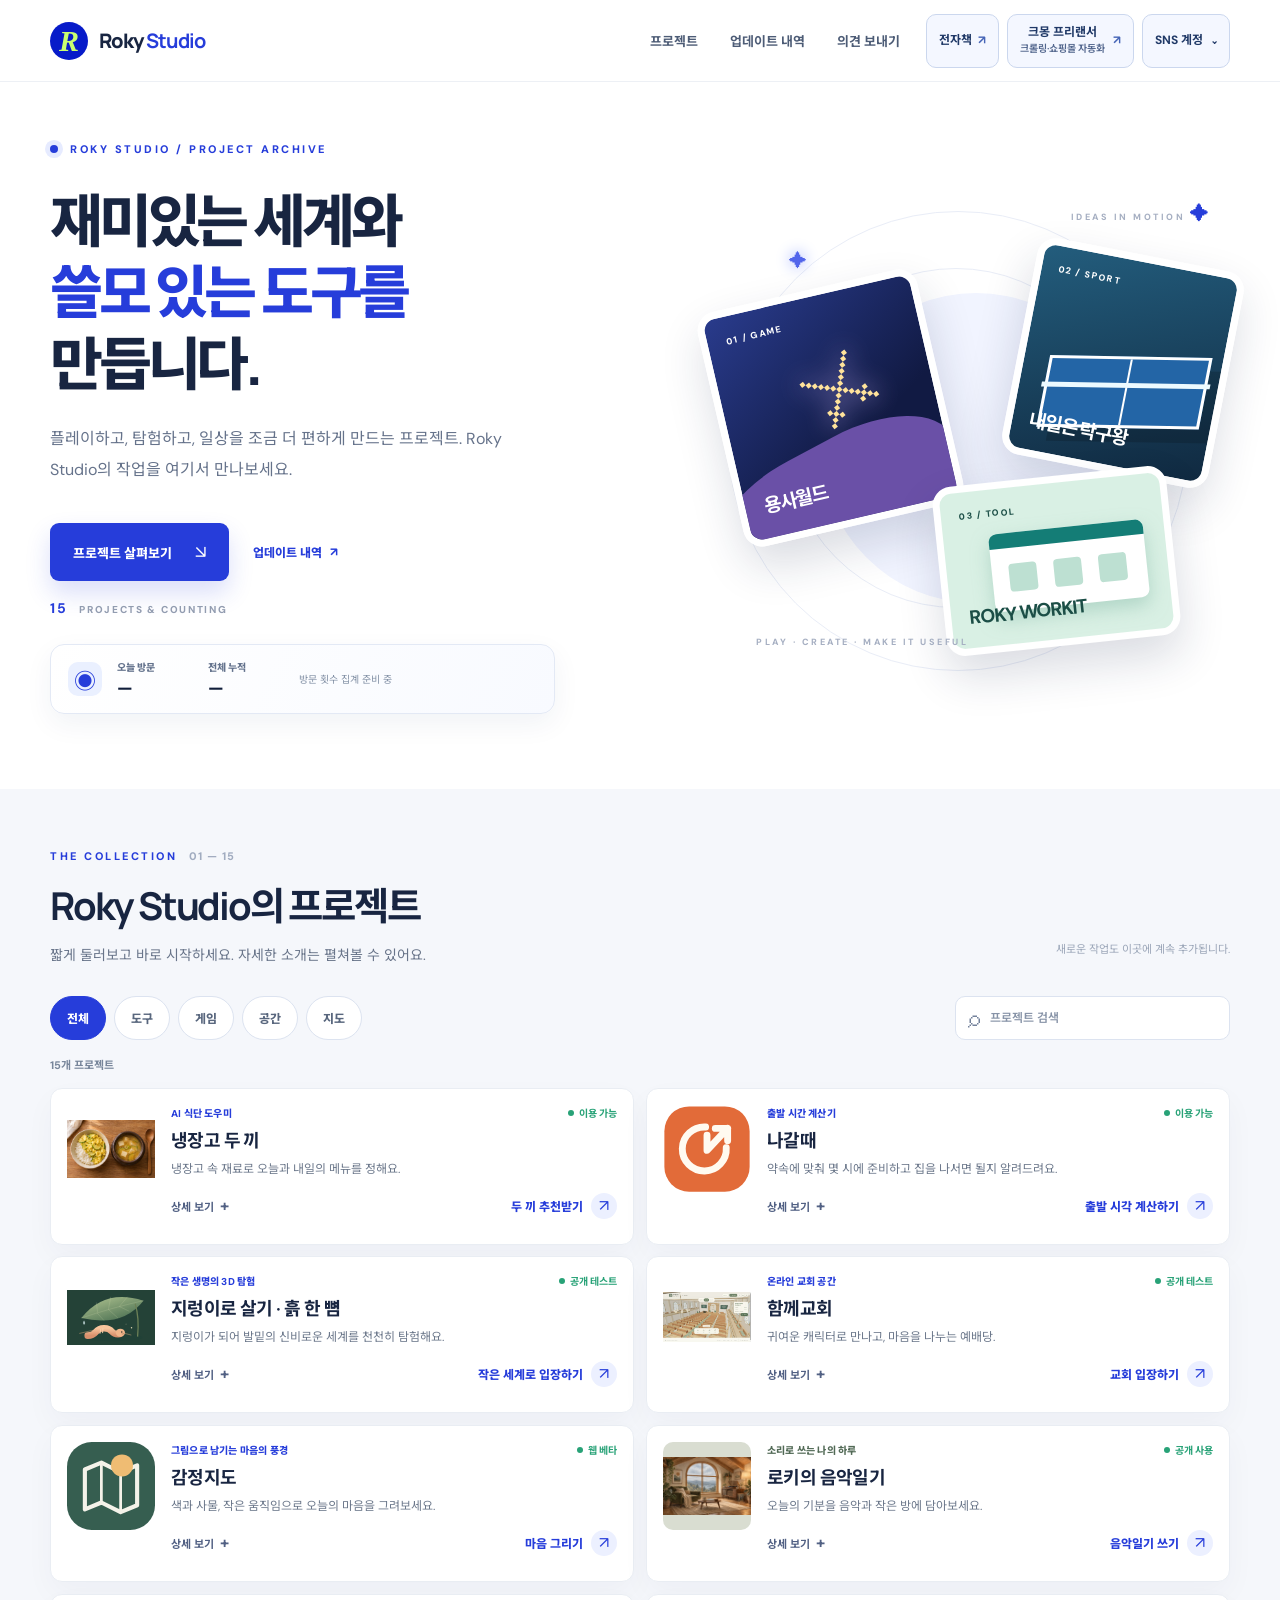
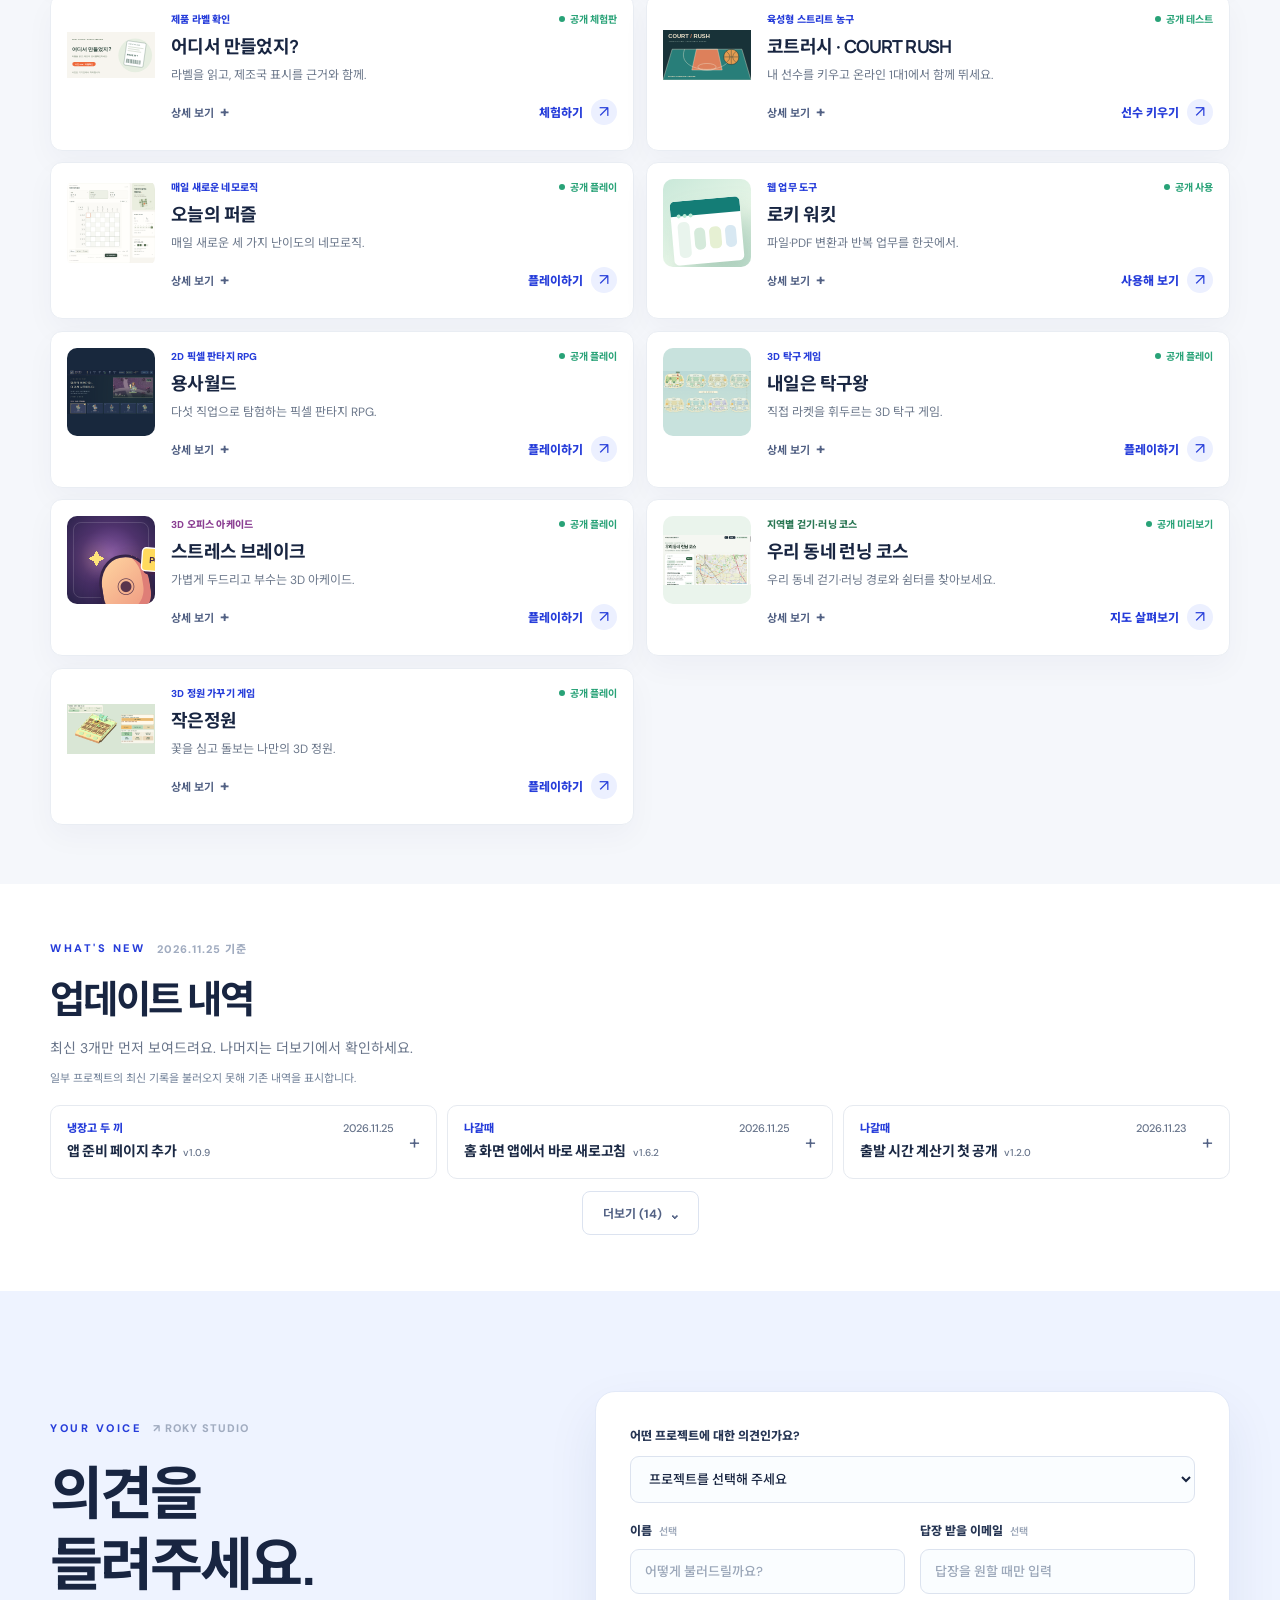
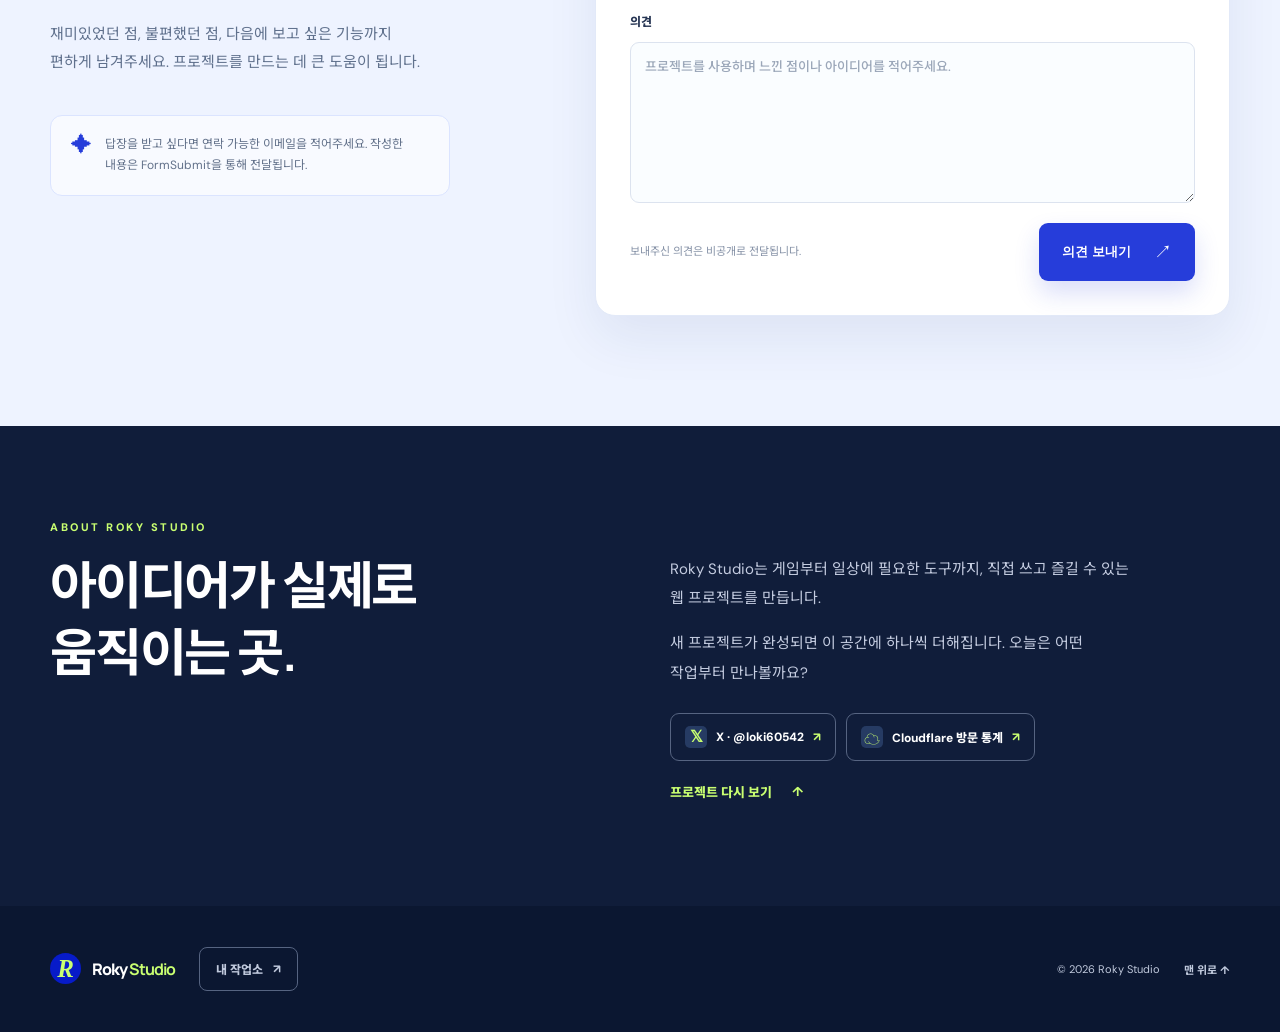
==== index.html @ b65268c6 "Announce refresh for the installed Nagalttae app" ====
<!doctype html>
<html lang="ko">
  <head>
    <meta charset="utf-8" />
    <meta name="viewport" content="width=device-width, initial-scale=1" />
    <meta name="theme-color" content="#101d3a" />
    <meta name="description" content="코트러시, 용사월드, 내일은 탁구왕과 웹 도구를 한곳에서 만나보세요." />
    <meta property="og:title" content="Roky Studio | 만들고, 즐기고, 써보는 공간" />
    <meta property="og:description" content="로키 워킷, 용사월드, 내일은 탁구왕, 스트레스 브레이크를 만나보세요." />
    <meta property="og:type" content="website" />
    <link rel="icon" href="favicon.svg" type="image/svg+xml" />
    <link rel="stylesheet" href="styles.css?v=20261102-visitors" />
    <link rel="stylesheet" href="bank-transfer.css?v=20261024-4" />
    <title>Roky Studio | 프로젝트 모아보기</title>
  <link rel="stylesheet" href="ebook-links.css?v=20261024-1" />

<style data-roky-support-footer>
/* Web support stays in document flow, after the page's other content. */
.roky-support-footer{box-sizing:border-box;display:flex;flex-direction:column;align-items:center;justify-content:center;gap:10px;flex:0 0 auto;clear:both;position:static;width:100%;max-width:100%;min-width:0;margin:0;padding:16px max(16px,env(safe-area-inset-right)) max(16px,env(safe-area-inset-bottom)) max(16px,env(safe-area-inset-left));border-top:1px solid #dedfd5;background:#f7f7ef;color:#34483e;text-align:center}
.roky-support-footer>a{box-sizing:border-box;display:inline-flex;align-items:center;justify-content:center;gap:8px;min-height:44px;max-width:100%;margin:0;padding:10px 16px;border:1px solid #a28a12;border-radius:9px;background:#ffe14c;color:#242000;font:600 13px/1.5 system-ui,sans-serif;text-decoration:none;white-space:normal;overflow-wrap:anywhere;cursor:pointer}
.roky-support-footer>a:hover{background:#ffed91;color:#242000;text-decoration:none}
.roky-support-footer>a:focus-visible{outline:3px solid #2676c4;outline-offset:3px}
.roky-support-footer>p{margin:0;color:#596c5d;font:13px/1.7 system-ui,sans-serif}
.roky-support-footer[hidden]{display:none}
</style>

<style data-roky-support-hidden>
/* Support is hidden on games and the Studio homepage (2026-11-02). */
.roky-support-footer,
[data-web-only-support],
.roky-support-dialog,
#bank-transfer,
a[href*="buymeacoffee.com/roky.studio"],
a[href="https://mcroky.github.io/roky-studio/#bank-transfer"],
a[href="#bank-transfer"] { display: none !important; }
</style>
</head>
  <body>
    <a class="skip-link" href="#projects">프로젝트로 바로 가기</a>

    <header class="site-header">
      <div class="shell header-inner">
        <a class="brand" href="#top" aria-label="Roky Studio 홈">
          <span class="brand-mark" aria-hidden="true">R</span>
          <span>Roky <strong>Studio</strong></span>
        </a>
        <nav aria-label="주 메뉴">
          <a href="#projects">프로젝트</a>
          <a href="#updates">업데이트 내역</a>
          <a href="#feedback">의견 보내기</a>
        </nav>
        <div class="header-actions">
          <a class="roky-social-link roky-ebook-link" data-web-only-commerce href="https://litt.ly/roky.studio" target="_blank" rel="noopener noreferrer" aria-label="로키스튜디오 전자책 새 탭에서 열기">전자책 <span aria-hidden="true">↗</span></a>
          <a class="header-freelance" href="https://kmong.com/@%EB%A1%9C%ED%82%A4%EC%8A%A4%ED%8A%9C%EB%94%94%EC%98%A4" target="_blank" rel="noopener noreferrer" aria-label="크몽 로키스튜디오 프리랜서 계정, 크롤링·쇼핑몰 자동화, 새 탭에서 열기"><span class="freelance-copy"><span>크몽 프리랜서</span><span class="freelance-detail">크롤링·쇼핑몰 자동화</span></span><span class="action-arrow" aria-hidden="true">↗</span></a>
        <details class="header-social">
          <summary class="header-social-toggle">SNS 계정 <span aria-hidden="true">⌄</span></summary>
          <div class="header-social-menu" aria-label="로키의 소셜 계정">
            <a class="header-social-link header-social-x" href="https://x.com/loki60542" target="_blank" rel="me noopener noreferrer" aria-label="로키 X 계정 새 창에서 열기"><span class="social-mark" aria-hidden="true">𝕏</span><span>X 계정</span><span class="social-arrow" aria-hidden="true">↗</span></a>
            <a class="header-social-link header-social-threads" href="https://www.threads.com/@loki60542" target="_blank" rel="me noopener noreferrer" aria-label="로키 스레드 계정 새 창에서 열기"><span class="social-mark" aria-hidden="true">@</span><span>스레드</span><span class="social-arrow" aria-hidden="true">↗</span></a>
          </div>
        </details>
        </div>
      </div>
    </header>

    <main id="top">
      <section class="hero shell" aria-labelledby="hero-title">
        <div class="hero-copy">
          <p class="eyebrow"><span class="eyebrow-dot"></span> ROKY STUDIO / PROJECT ARCHIVE</p>
          <h1 id="hero-title">재미있는 세계와<br /><em>쓸모 있는 도구를</em><br />만듭니다.</h1>
          <p class="hero-description">플레이하고, 탐험하고, 일상을 조금 더 편하게 만드는 프로젝트. Roky Studio의 작업을 여기서 만나보세요.</p>
          <div class="hero-actions">
            <a class="button button-primary" href="#projects">프로젝트 살펴보기 <span aria-hidden="true">↘</span></a>
            <a class="hero-secondary" href="#updates">업데이트 내역 <span aria-hidden="true">↗</span></a>
            <span class="hero-count"><strong id="hero-project-count">15</strong> PROJECTS & COUNTING</span>
          </div>
          <div class="visitor-counter" aria-label="Roky Studio 방문 통계">
            <div class="visitor-counter-icon" aria-hidden="true">◉</div>
            <div class="visitor-counter-stat"><span id="visitor-today-label">오늘 방문</span><strong id="visitor-today">—</strong></div>
            <div class="visitor-counter-stat"><span id="visitor-total-label">전체 누적</span><strong id="visitor-total">—</strong></div>
            <p id="visitor-counter-status" role="status" aria-live="polite">방문 횟수 집계 준비 중</p>
          </div>
        </div>
        <div class="hero-art" aria-hidden="true">
          <div class="orbit orbit-one"></div>
          <div class="orbit orbit-two"></div>
          <div class="hero-art-label label-top">IDEAS IN MOTION <span>✦</span></div>
          <div class="art-card card-game"><span class="mini-label">01 / GAME</span><span class="pixel-sword">⚔</span><b>용사월드</b></div>
          <div class="art-card card-sport"><span class="mini-label">02 / SPORT</span><span class="table-graphic"><i></i></span><b>내일은 탁구왕</b></div>
          <div class="art-card card-tool"><span class="mini-label">03 / TOOL</span><span class="tool-graphic"><i></i><i></i><i></i></span><b>ROKY WORKIT</b></div>
          <div class="hero-art-label label-bottom">PLAY · CREATE · MAKE IT USEFUL</div>
        </div>
      </section>

      <section class="projects-section" id="projects" aria-labelledby="projects-title">
        <div class="shell">
          <div class="section-heading">
            <div>
              <p class="section-kicker">THE COLLECTION <span id="project-range">01 — 15</span></p>
              <h2 id="projects-title">Roky Studio의 프로젝트</h2>
              <p>짧게 둘러보고 바로 시작하세요. 자세한 소개는 펼쳐볼 수 있어요.</p>
            </div>
            <span class="section-side-note">새로운 작업도 이곳에 계속 추가됩니다.</span>
          </div>

          <div class="project-controls" id="project-controls" hidden>
            <div class="project-filters" id="project-filters" role="group" aria-label="프로젝트 분류"></div>
            <label class="project-search"><span class="project-search-icon" aria-hidden="true">⌕</span><span class="sr-only">프로젝트 검색</span><input id="project-search" type="search" placeholder="프로젝트 검색" autocomplete="off" /></label>
          </div>
          <p class="project-result-count" id="project-result-count" role="status" aria-live="polite" hidden></p>

          <div class="project-grid">
            <article class="project-card project-fridge" id="fridge-two-meals" data-category="도구">
              <div class="project-art screenshot-art"><img class="project-thumbnail" src="assets/fridge-two-meals.jpg" alt="애호박 달걀덮밥과 애호박 두부된장국" width="1020" height="680" loading="lazy" /></div>
              <div class="project-content">
                <div class="card-topline"><span class="category">AI 식단 도우미</span><span class="availability live"><i></i> 이용 가능</span></div>
                <h3>냉장고 두 끼</h3>
                <p class="project-summary">냉장고 속 재료로 오늘과 내일의 메뉴를 정해요.</p>
                <details class="project-details">
                  <summary><span class="more-label">상세 보기</span><span class="less-label">설명 접기</span></summary>
                  <p class="project-description">재료와 양을 입력하면 두 끼 분량과 조리법을 추천해요. 한 끼만 바꿀 수 있고, 요리별 실사풍 AI 이미지와 함께 식단을 브라우저에 저장할 수 있어요.</p>
                  <ul class="feature-list" aria-label="주요 특징"><li>두 끼 재료 배분</li><li>한 끼만 교체</li><li>요리 이미지와 식단 저장</li></ul>
                </details>
                <a class="project-link" href="fridge-two-meals/" target="_blank" rel="noopener noreferrer" aria-label="냉장고 두 끼 새 창에서 열기">두 끼 추천받기 <span aria-hidden="true">↗</span></a>
              </div>
            </article>
            <article class="project-card project-nagalttae" data-category="도구">
              <div class="project-art screenshot-art"><img class="project-thumbnail" src="assets/nagalttae.svg" alt="출발 화살표가 담긴 주황색 시계" width="64" height="64" loading="lazy" /></div>
              <div class="project-content">
                <div class="card-topline"><span class="category">출발 시간 계산기</span><span class="availability live"><i></i> 이용 가능</span></div>
                <h3>나갈때</h3>
                <p class="project-summary">약속에 맞춰 몇 시에 준비하고 집을 나서면 될지 알려드려요.</p>
                <details class="project-details"><summary><span class="more-label">상세 보기</span><span class="less-label">설명 접기</span></summary>
                  <p class="project-description">약속 시각과 준비·이동 시간을 입력하면 언제 나갈지 계산해요. 휴대폰 알림을 예약하면 준비할 때와 출발할 때 알려드려요. 출발 티켓은 이미지로 저장해 함께 가는 사람에게 보낼 수 있어요.</p>
                  <ul class="feature-list" aria-label="주요 특징"><li>약속 시간 역산</li><li>준비·출발 푸시 알림</li><li>PNG 티켓</li></ul>
                </details>
                <a class="project-link" href="https://mcroky.github.io/nagalttae/" target="_blank" rel="noopener noreferrer" aria-label="나갈때 새 창에서 출발 시각 계산하기">출발 시각 계산하기 <span aria-hidden="true">↗</span></a>
              </div>
            </article>
            <article class="project-card project-worm" data-category="게임">
              <div class="project-art screenshot-art"><img class="project-thumbnail" src="assets/living-as-a-worm.svg" alt="커다란 잎 아래에서 쉬는 작은 지렁이" width="480" height="300" loading="lazy" /></div>
              <div class="project-content">
                <div class="card-topline"><span class="category">작은 생명의 3D 탐험</span><span class="availability live"><i></i> 공개 테스트</span></div>
                <h3>지렁이로 살기 · 흙 한 뼘</h3>
                <p class="project-summary">지렁이가 되어 발밑의 신비로운 세계를 천천히 탐험해요.</p>
                <details class="project-details"><summary><span class="more-label">상세 보기</span><span class="less-label">설명 접기</span></summary>
                  <p class="project-description">아파트 화단과 연못, 흙 아래 뿌리 정원에서 작은 생명의 하루를 경험해요. 방을 골라 함께 굴을 파고 낙엽·씨앗껍질·조약돌로 내 쉼터를 꾸밀 수 있어요. 공동 굴과 개인 쉼터는 서버가 다시 시작해도 남습니다. 현재 전체 50명 상한의 공개 테스트이며, 무료 서버의 첫 연결에는 시간이 걸릴 수 있어요.</p>
                  <ul class="feature-list" aria-label="주요 특징"><li>1·3인칭 탐험</li><li>함께 파는 굴</li><li>내 쉼터 꾸미기</li></ul>
                </details>
                <a class="project-link" href="https://living-as-a-worm.pages.dev/" target="_blank" rel="noopener noreferrer" aria-label="지렁이로 살기 새 창에서 시작하기">작은 세계로 입장하기 <span aria-hidden="true">↗</span></a>
              </div>
            </article>
            <article class="project-card project-church" data-category="공간">
              <div class="project-art screenshot-art"><img class="project-thumbnail" src="assets/together-church.png" alt="함께교회의 넓은 예배당과 귀여운 캐릭터, 본당별 참여 인원 화면" width="1265" height="712" loading="lazy" /></div>
              <div class="project-content">
                <div class="card-topline"><span class="category">온라인 교회 공간</span><span class="availability live"><i></i> 공개 테스트</span></div>
                <h3>함께교회</h3>
                <p class="project-summary">귀여운 캐릭터로 만나고, 마음을 나누는 예배당.</p>
                <details class="project-details"><summary><span class="more-label">상세 보기</span><span class="less-label">설명 접기</span></summary>
                  <p class="project-description">첫 화면은 바로 열리고, 오늘의 말씀과 교회 안내를 읽는 동안 본당을 연결해요. 닉네임으로 입장해 같은 본당에서 걷고 앉으며 기도·찬양·인사 동작을 함께해요. 50명씩 본당 200개에 자동 배정하고 참여 인원을 표시합니다. WebSocket으로 동작 변화를 전하고 유휴 전송을 줄였어요. 모바일의 넓은 예배당 시점과 조이스틱으로 이동하고, 성경 66권을 읽으면서 CCM을 들을 수 있어요. 유튜브는 게임 옆이나 아래의 작은 전용 공간에서 재생해 화면을 가리지 않아요. 남녀 캐릭터를 선택하고 기도할 때 눈을 감아요. YouTube CCM 15개와 기독교 찬송가 MP3 연주 10곡을 화면에서 바로 고르고 연속해서 들을 수 있고, 기도 버튼은 MP3 찬송가, 찬양 버튼은 YouTube CCM으로 자동 전환돼요. 기도 시작에는 한국어 음성으로 ‘주여’를 세 번 말해요. 현재 전체 1만 명 입장 상한으로 열어두었으며 공동 예배 방송과 참여자 음성 교제는 아직 연결하지 않았습니다.</p>
                  <ul class="feature-list" aria-label="주요 특징"><li>본당 자동 배정</li><li>모바일 조이스틱</li><li>성경과 CCM 함께 듣기</li></ul>
                </details>
                <a class="project-link" href="https://together-church-web.onrender.com/" target="_blank" rel="noopener noreferrer" aria-label="함께교회 새 창에서 입장하기">교회 입장하기 <span aria-hidden="true">↗</span></a>
              </div>
            </article>
            <article class="project-card project-emotion" data-category="도구">
              <div class="project-art screenshot-art"><img class="project-thumbnail" src="assets/emotion-atlas.svg" alt="초록색 바탕의 접힌 지도와 노란 해를 담은 감정지도 아이콘" width="128" height="128" loading="lazy" /></div>
              <div class="project-content">
                <div class="card-topline"><span class="category">그림으로 남기는 마음의 풍경</span><span class="availability live"><i></i> 웹 베타</span></div>
                <h3>감정지도</h3>
                <p class="project-summary">색과 사물, 작은 움직임으로 오늘의 마음을 그려보세요.</p>
                <details class="project-details"><summary><span class="more-label">상세 보기</span><span class="less-label">설명 접기</span></summary><p class="project-description">자유롭게 그리고 사물과 효과를 놓아 마음속 풍경을 만듭니다. 달력·월간 모아보기·두 지도 비교로 기록을 돌아보고, 나의 표현을 다른 지도에 다시 사용할 수 있어요. 지도와 메모는 브라우저에 저장하며 전체 백업/복구를 지원합니다. 백업 파일은 암호화되지 않아요.</p><ul class="feature-list" aria-label="주요 특징"><li>그리기·사물·움직임 효과</li><li>월간 모아보기·전체 백업</li><li>한국어·영어·일본어·중국어</li></ul></details>
                <a class="project-link" href="https://mcroky.github.io/emotion-atlas/" target="_blank" rel="noopener noreferrer" aria-label="감정지도 웹 베타 새 창에서 열기">마음 그리기 <span aria-hidden="true">↗</span></a>
              </div>
            </article>
            <article class="project-card project-music" data-category="도구">
              <div class="project-art screenshot-art music-screenshot"><img class="project-thumbnail" src="assets/music-diary.webp" alt="따뜻한 창가와 식물, 턴테이블이 있는 음악일기의 다락방" width="1536" height="1024" loading="lazy" /></div>
              <div class="project-content">
                <div class="card-topline"><span class="category">소리로 쓰는 나의 하루</span><span class="availability live"><i></i> 공개 사용</span></div>
                <h3>로키의 음악일기</h3>
                <p class="project-summary">오늘의 기분을 음악과 작은 방에 담아보세요.</p>
                <details class="project-details"><summary><span class="more-label">상세 보기</span><span class="less-label">설명 접기</span></summary><p class="project-description">12개 콘셉트의 배경 음악 48곡에 빗소리·파도·악기를 더하고 방·조명·날씨를 골라요. 음악과 글로 남긴 하루는 내 브라우저에 저장되며 달력에서 다시 열 수 있어요. 계정 없이 사용하며 저장한 일기를 파일로 백업할 수 있어요.</p><ul class="feature-list" aria-label="주요 특징"><li>음악 48곡·다섯 방</li><li>로컬 일기·자동 초안·백업</li><li>한국어·영어·일본어·중국어</li></ul></details>
                <a class="project-link" href="https://mcroky.github.io/music-diary/" target="_blank" rel="noopener noreferrer" aria-label="로키의 음악일기 새 창에서 열기">음악일기 쓰기 <span aria-hidden="true">↗</span></a>
              </div>
            </article>
            <article class="project-card project-origin" data-category="도구">
              <div class="project-art screenshot-art"><img class="project-thumbnail" src="assets/origin-check.svg" alt="어디서 만들었지? 라벨 OCR 공개 체험판" width="1200" height="630" loading="lazy" /></div>
              <div class="project-content">
                <div class="card-topline"><span class="category">제품 라벨 확인</span><span class="availability live"><i></i> 공개 체험판</span></div>
                <h3>어디서 만들었지?</h3><p class="project-summary">라벨을 읽고, 제조국 표시를 근거와 함께.</p>
                <details class="project-details"><summary><span class="more-label">상세 보기</span><span class="less-label">설명 접기</span></summary><p class="project-description">사진을 기기 안에서 읽고 제조국·원산지 표시를 확인하는 도구입니다. 브랜드나 바코드로 제조국을 추측하지 않습니다. 공개 체험판은 OCR·라벨 확인·30개 식품 표본 검색을 제공하며, 실시간 식약처 조회는 별도 서버가 필요합니다.</p><ul class="feature-list" aria-label="주요 특징"><li>기기 내 사진 OCR</li><li>한국어·영어·일본어·중국어</li><li>출처·원문 근거 확인</li></ul></details>
                <a class="project-link" href="https://mcroky.github.io/origin-check/" target="_blank" rel="noopener noreferrer" aria-label="어디서 만들었지? 공개 체험판 새 창에서 열기">체험하기 <span aria-hidden="true">↗</span></a>
              </div>
            </article>
            <article class="project-card project-court" data-category="게임">
              <div class="project-art screenshot-art"><img class="project-thumbnail" src="assets/court-rush.svg" alt="코트러시의 청록색 농구 코트와 주황색 공" width="1160" height="650" loading="lazy" /></div>
              <div class="project-content">
                <div class="card-topline"><span class="category">육성형 스트리트 농구</span><span class="availability live"><i></i> 공개 테스트</span></div>
                <h3>코트러시 · COURT RUSH</h3>
                <p class="project-summary">내 선수를 키우고 온라인 1대1에서 함께 뛰세요.</p>
                <details class="project-details"><summary><span class="more-label">상세 보기</span><span class="less-label">설명 접기</span></summary>
                  <p class="project-description">가드·포워드·센터 중 내 선수를 만들고 AI 1대1·3대3으로 성장하세요. 기존 외형과 육성 능력치로 온라인 공개방·자동 매칭에 참가해 승패와 Elo 순위를 기록하거나, 코드로 비공개 연습방에 입장할 수 있습니다.</p>
                <ul class="feature-list" aria-label="주요 특징"><li>3개 포지션 육성</li><li>온라인 대전방</li><li>승패·Elo 랭킹</li></ul>
                </details>
                <a class="project-link" href="https://mcroky.github.io/court-rush/" target="_blank" rel="noopener noreferrer" aria-label="코트러시 새 창에서 플레이하기">선수 키우기 <span aria-hidden="true">↗</span></a>
              </div>
            </article>
            <article class="project-card project-puzzle" data-category="게임">
              <div class="project-art screenshot-art puzzle-screenshot">
                <img class="project-thumbnail" src="assets/daily-puzzle.png" alt="오늘의 퍼즐의 네모로직 보드와 세 가지 난이도 화면" width="1160" height="1055" loading="lazy" />
              </div>
              <div class="project-content">
                <div class="card-topline"><span class="category">매일 새로운 네모로직</span><span class="availability live"><i></i> 공개 플레이</span></div>
                <h3>오늘의 퍼즐</h3>
                <p class="project-summary">매일 새로운 세 가지 난이도의 네모로직.</p>
                <details class="project-details"><summary><span class="more-label">상세 보기</span><span class="less-label">설명 접기</span></summary>
                  <p class="project-description">작은 칸에 채우는 오늘의 여유. 매일 자정 새로 만나는 세 가지 난이도의 네모로직을 풀어보세요. 진행 상황과 완료 기록은 내 브라우저에 저장됩니다.</p>
                <ul class="feature-list" aria-label="주요 특징"><li>매일 새로운 3가지 퍼즐</li><li>한국어·영어·일본어·중국어</li><li>자동 로컬 저장·백업</li></ul>
                </details>
                <a class="project-link" href="https://mcroky.github.io/daily-puzzle/" target="_blank" rel="noopener noreferrer" aria-label="오늘의 퍼즐 새 창에서 플레이하기">플레이하기 <span aria-hidden="true">↗</span></a>
              </div>
            </article>
            <article class="project-card project-workkit" data-category="도구">
              <div class="project-art workkit-art" aria-hidden="true">
                <span class="art-index">01 / PRODUCTIVITY</span>
                <div class="workkit-window"><div class="window-bar"><i></i><i></i><i></i></div><div class="window-body"><span class="window-side"></span><span class="window-tile"></span><span class="window-tile"></span><span class="window-tile"></span></div></div>
                <span class="art-caption">LESS BUSYWORK, MORE FLOW</span>
              </div>
              <div class="project-content">
                <div class="card-topline"><span class="category">웹 업무 도구</span><span class="availability live"><i></i> 공개 사용</span></div>
                <h3>로키 워킷</h3>
                <p class="project-summary">파일·PDF 변환과 반복 업무를 한곳에서.</p>
                <details class="project-details"><summary><span class="more-label">상세 보기</span><span class="less-label">설명 접기</span></summary>
                  <p class="project-description">반복되는 파일·문서 작업을 빠르게 처리하는 개인 업무 도구 모음. PDF와 파일 변환, 목록·CSV 비교, 날짜 계산 등을 한곳에서 사용할 수 있습니다.</p>
                <ul class="feature-list" aria-label="주요 특징"><li>파일·PDF 도구</li><li>목록 비교</li><li>브라우저 내 처리</li></ul>
                </details>
                <a class="project-link" href="https://mcroky.github.io/workit/" target="_blank" rel="noopener noreferrer" aria-label="로키 워킷 새 창에서 열기">사용해 보기 <span aria-hidden="true">↗</span></a>
              </div>
            </article>

            <article class="project-card project-hero" data-category="게임">
              <div class="project-art screenshot-art hero-screenshot">
                <img class="project-thumbnail" src="assets/hero-world.png" alt="용사월드의 직업 선택과 모험 화면" width="1180" height="599" loading="lazy" />
              </div>
              <div class="project-content">
                <div class="card-topline"><span class="category">2D 픽셀 판타지 RPG</span><span class="availability live"><i></i> 공개 플레이</span></div>
                <h3>용사월드</h3>
                <p class="project-summary">다섯 직업으로 탐험하는 픽셀 판타지 RPG.</p>
                <details class="project-details"><summary><span class="more-label">상세 보기</span><span class="less-label">설명 접기</span></summary>
                  <p class="project-description">다섯 직업 중 하나를 골라 10개 지역을 탐험하는 생존 RPG. 자동 전투와 장비·스킬 성장, 보스전과 제작을 즐길 수 있습니다.</p>
                <ul class="feature-list" aria-label="주요 특징"><li>5가지 직업</li><li>10개 지역</li><li>장비와 스킬 성장</li></ul>
                </details>
                <a class="project-link" href="https://mcroky.github.io/hero-world-site/" target="_blank" rel="noopener noreferrer" aria-label="용사월드 새 창에서 플레이하기">플레이하기 <span aria-hidden="true">↗</span></a>
              </div>
            </article>

            <article class="project-card project-tennis" data-category="게임">
              <div class="project-art screenshot-art tennis-screenshot">
                <img class="project-thumbnail" src="assets/tomorrow-table-tennis.png" alt="내일은 탁구왕의 40개 거점 월드맵" width="1180" height="574" loading="lazy" />
              </div>
              <div class="project-content">
                <div class="card-topline"><span class="category">3D 탁구 게임</span><span class="availability live"><i></i> 공개 플레이</span></div>
                <h3>내일은 탁구왕</h3>
                <p class="project-summary">직접 라켓을 휘두르는 3D 탁구 게임.</p>
                <details class="project-details"><summary><span class="more-label">상세 보기</span><span class="less-label">설명 접기</span></summary>
                  <p class="project-description">직접 라켓을 휘두르고 실력을 키우는 3D 탁구 게임. 자유 연습부터 40개 거점을 향한 1인 캠페인까지 도전해 보세요.</p>
                <ul class="feature-list" aria-label="주요 특징"><li>3D 경기</li><li>자유 연습</li><li>40개 거점 캠페인</li></ul>
                </details>
                <a class="project-link" href="https://mcroky.github.io/tomorrow-table-tennis/" target="_blank" rel="noopener noreferrer" aria-label="내일은 탁구왕 새 창에서 플레이하기">플레이하기 <span aria-hidden="true">↗</span></a>
              </div>
            </article>

            <article class="project-card project-stress" data-category="게임">
              <div class="project-art stress-art" aria-hidden="true">
                <span class="stress-orbit stress-orbit-one"></span><span class="stress-orbit stress-orbit-two"></span>
                <span class="stress-spark stress-spark-one">✦</span><span class="stress-spark stress-spark-two">✳</span>
                <div class="stress-figure"><span class="stress-face">◉</span><span class="stress-impact">POW!</span></div>
                <span class="stress-art-label">3D OFFICE ARCADE</span>
              </div>
              <div class="project-content">
                <div class="card-topline"><span class="category">3D 오피스 아케이드</span><span class="availability live"><i></i> 공개 플레이</span></div>
                <h3>스트레스 브레이크</h3>
                <p class="project-summary">가볍게 두드리고 부수는 3D 아케이드.</p>
                <details class="project-details"><summary><span class="more-label">상세 보기</span><span class="less-label">설명 접기</span></summary>
                  <p class="project-description">가상 인형을 두드리고 서류를 찢는 등 네 가지 장면에서 가볍게 스트레스를 풀어보세요. 콤보로 포인트를 모아 새로운 아이템도 사용할 수 있습니다.</p>
                <ul class="feature-list" aria-label="주요 특징"><li>4가지 3D 장면</li><li>콤보와 포인트</li><li>아이템 상점</li></ul>
                </details>
                <a class="project-link" href="https://mcroky.github.io/stress-break-3d/" target="_blank" rel="noopener noreferrer" aria-label="스트레스 브레이크 새 창에서 플레이하기">플레이하기 <span aria-hidden="true">↗</span></a>
              </div>
            </article>

            <article class="project-card project-walk" data-category="지도">
              <div class="project-art screenshot-art walk-screenshot">
                <img class="project-thumbnail" src="assets/our-neighborhood-running-course.png" alt="지역을 선택할 수 있는 우리 동네 런닝 코스 전국 지도 첫 화면" width="1265" height="712" loading="lazy" />
              </div>
              <div class="project-content">
                <div class="card-topline"><span class="category">지역별 걷기·러닝 코스</span><span class="availability live"><i></i> 공개 미리보기</span></div>
                <h3>우리 동네 런닝 코스</h3>
                <p class="project-summary">우리 동네 걷기·러닝 경로와 쉼터를 찾아보세요.</p>
                <details class="project-details"><summary><span class="more-label">상세 보기</span><span class="less-label">설명 접기</span></summary>
                  <p class="project-description">가고 싶은 지역을 검색하고 지도에서 출발점·도착점을 골라 걷기·러닝 경로를 만들어보세요. 주변 보행로와 쉼터도 살펴볼 수 있습니다.</p>
                <ul class="feature-list" aria-label="주요 특징"><li>전국 지역 검색</li><li>지도에서 도보 경로 만들기</li><li>쉼터 지도</li></ul>
                </details>
                <a class="project-link" href="https://our-neighborhood-walks-web.onrender.com/" target="_blank" rel="noopener noreferrer" aria-label="우리 동네 런닝 코스 새 창에서 열기">지도 살펴보기 <span aria-hidden="true">↗</span></a>
              </div>
            </article>

            <article class="project-card project-garden" data-category="게임">
              <div class="project-art screenshot-art garden-screenshot">
                <img class="project-thumbnail" src="assets/small-garden.png" alt="꽃을 심고 돌보는 작은정원의 3D 화단과 조작 화면" width="1280" height="720" loading="lazy" />
              </div>
              <div class="project-content">
                <div class="card-topline"><span class="category">3D 정원 가꾸기 게임</span><span class="availability live"><i></i> 공개 플레이</span></div>
                <h3>작은정원</h3>
                <p class="project-summary">꽃을 심고 돌보는 나만의 3D 정원.</p>
                <details class="project-details"><summary><span class="more-label">상세 보기</span><span class="less-label">설명 접기</span></summary>
                  <p class="project-description">꽃을 심고 돌보며 나만의 3D 정원을 가꿔보세요. 온실을 완성한 뒤에는 정원 전시회에 계속 도전할 수 있습니다.</p>
                <ul class="feature-list" aria-label="주요 특징"><li>한 번에 하는 추천 행동</li><li>꽃 3종과 움직이는 날씨</li><li>반복 정원 전시회</li><li>브라우저 로컬 저장</li></ul>
                </details>
                <a class="project-link" href="https://mcroky.github.io/small-garden/" target="_blank" rel="noopener noreferrer" aria-label="작은정원 새 창에서 플레이하기">플레이하기 <span aria-hidden="true">↗</span></a>
              </div>
            </article>
          </div>
          <p class="project-empty" id="project-empty" hidden>해당하는 프로젝트가 없습니다. 다른 검색어나 분류를 선택해 보세요.</p>
        </div>
      </section>

      <section class="updates-section" id="updates" aria-labelledby="updates-title">
        <div class="shell">
          <div class="section-heading updates-heading">
            <div>
              <p class="section-kicker">WHAT'S NEW <span id="updates-as-of">2026.11.25 기준</span></p>
              <h2 id="updates-title">업데이트 내역</h2>
              <p>최신 3개만 먼저 보여드려요. 나머지는 더보기에서 확인하세요.</p>
              <p class="updates-sync-status" id="updates-sync-status" role="status" aria-live="polite"></p>
            </div>
          </div>
          <div class="updates-grid" id="updates-latest">
            <article class="update-card update-card-fridge">
              <details class="update-details">
                <summary><h3><span class="update-meta"><span class="update-project">냉장고 두 끼</span><time datetime="2026-11-25">2026.11.25</time></span><span class="update-title">앱 준비 페이지 추가 <span>v1.0.9</span></span></h3></summary>
                <div class="update-body">
                  <p>오랜만에 앱을 열면 준비 페이지가 먼저 열려요. 연결이 확인되면 냉장고 두 끼로 자동 이동해요.</p>
                  <details class="update-history"><summary>지난 업데이트 내역</summary><ol><li><time datetime="2026-11-25">v1.0.8</time><span>재료 입력과 남은 횟수 화면 개선</span></li><li><time datetime="2026-11-25">v1.0.7</time><span>하루 추천·교체 6회로 확대</span></li><li><time datetime="2026-11-25">v1.0.6</time><span>무료 생성 한도와 남은 횟수 안내</span></li><li><time datetime="2026-11-25">v1.0.5</time><span>두 끼 식단 화면 개선</span></li><li><time datetime="2026-11-25">v1.0.4</time><span>첫 추천부터 두 끼의 주재료 배분</span></li><li><time datetime="2026-11-25">v1.0.3</time><span>재추천에 끼니별 주재료 안내</span></li><li><time datetime="2026-11-25">v1.0.2</time><span>두 끼의 주재료 배분 개선</span></li><li><time datetime="2026-11-25">v1.0.1</time><span>조리 형태가 다른 두 끼 추천</span></li><li><time datetime="2026-11-25">v1.0.0</time><span>두 끼 추천·한 끼 교체·요리 이미지 첫 공개</span></li></ol></details>
                  <a href="fridge-two-meals/" target="_blank" rel="noopener noreferrer">냉장고 두 끼 열기 <span aria-hidden="true">↗</span></a>
                </div>
              </details>
            </article>
            <article class="update-card update-card-nagalttae-install">
              <details class="update-details">
                <summary><h3><span class="update-meta"><span class="update-project">나갈때</span><time datetime="2026-11-25">2026.11.25</time></span><span class="update-title">홈 화면 앱에서 바로 새로고침 <span>v1.6.2</span></span></h3></summary>
                <div class="update-body"><p>홈 화면에 설치한 나갈때에서 <strong>새로고침</strong>을 누르면 앱을 종료하지 않아도 새 버전을 적용할 수 있어요.</p>
                  <details class="update-history"><summary>지난 업데이트 내역</summary><ol><li><time datetime="2026-11-25">v1.6.1</time><span>내 주변 정류장 자동 찾기</span></li><li><time datetime="2026-11-24">v1.5.0</time><span>준비·출발 푸시 알림 예약</span></li><li><time datetime="2026-11-24">v1.4.4</time><span>웹에서 준비·출발 알람 시각 확인</span></li></ol></details>
                  <a href="https://mcroky.github.io/nagalttae/" target="_blank" rel="noopener noreferrer">나갈때 열기 <span aria-hidden="true">↗</span></a>
                </div>
              </details>
            </article>
            <article class="update-card update-card-nagalttae">
              <details class="update-details">
                <summary><h3><span class="update-meta"><span class="update-project">나갈때</span><time datetime="2026-11-23">2026.11.23</time></span><span class="update-title">출발 시간 계산기 첫 공개 <span>v1.2.0</span></span></h3></summary>
                <div class="update-body"><p>준비 시작부터 약속까지의 시간표를 만들고 캘린더 일정이나 PNG 티켓으로 저장할 수 있어요. 같은 탭을 새로고침해도 마지막으로 입력한 일정을 이어서 봅니다.</p>
                  <a href="https://mcroky.github.io/nagalttae/" target="_blank" rel="noopener noreferrer">나갈때에서 확인하기 <span aria-hidden="true">↗</span></a>
                </div>
              </details>
            </article>
          </div>
          <details class="updates-more" id="updates-more">
            <summary><span class="more-label">더보기 <span id="updates-more-count">(14)</span></span><span class="less-label">접기</span></summary>
            <div class="updates-grid" id="updates-older">
            <article class="update-card update-card-worm"><details class="update-details"><summary><h3><span class="update-meta"><span class="update-project">지렁이로 살기</span><time datetime="2026-11-05">2026.11.05</time></span><span class="update-title">낙엽 먹기와 운반 개선 <span>v0.34.2</span></span></h3></summary><div class="update-body"><p>낙엽을 놓으면 다음 낙엽은 다른 곳에서 찾을 수 있어요. 낙엽 먹기는 가까이 다가가야 가능하며 흙 한입은 계속 먹을 수 있습니다.</p><details class="update-history"><summary>지난 업데이트 내역</summary><ol><li><time datetime="2026-11-05">v0.34.1</time><span>낙엽 먹기 거리 조정</span></li><li><time datetime="2026-11-05">v0.34.0</time><span>비 오는 화단과 낙엽 쉼터</span></li><li><time datetime="2026-11-05">v0.33.0</time><span>흙 아래에서 함께 쉬는 만남의 광장</span></li><li><time datetime="2026-11-05">v0.32.1</time><span>온라인 먹기·소화·Z 분변과 모바일 버튼 복구</span></li><li><time datetime="2026-11-04">v0.32.0</time><span>PC·모바일 화질·자동 날씨·온라인 생활 게이지 개선</span></li><li><time datetime="2026-11-04">v0.31.2</time><span>입장 화면 정돈·지상 화단에서 시작</span></li><li><time datetime="2026-11-04">v0.31.1</time><span>서버 상태·방 선택 입장 화면과 무료 온라인 공개 테스트</span></li></ol></details><a href="https://living-as-a-worm.pages.dev/" target="_blank" rel="noopener noreferrer">지렁이로 살기에서 확인하기 <span aria-hidden="true">↗</span></a></div></details></article>
            <article class="update-card update-card-studio">
              <details class="update-details">
                <summary><h3><span class="update-meta"><span class="update-project">Roky Studio</span><time datetime="2026-11-05">2026.11.05</time></span><span class="update-title">방문 수가 줄어 보이는 오류 수정</span></h3></summary>
                <div class="update-body"><p>Cloudflare 조회가 일시적으로 낮은 값을 돌려줘도 확인된 오늘·누적 방문 수를 유지하도록 고쳤습니다.</p><details class="update-history"><summary>지난 업데이트 내역</summary><ol><li><time datetime="2026-11-03">11.03</time><span>홈페이지 방문 시 갱신·2시간마다 자동 집계</span></li><li><time datetime="2026-11-02">11.02</time><span>오늘·전체 누적 방문 횟수 공개</span></li></ol></details><a href="#top">방문 카운터 보기 <span aria-hidden="true">↑</span></a></div>
              </details>
            </article>
            <article class="update-card update-card-church">
              <details class="update-details">
                <summary><h3><span class="update-meta"><span class="update-project">함께교회</span><time datetime="2026-11-02">2026.11.02</time></span><span class="update-title">기다림 대신, 말씀과 교회 안내부터 <span>v0.1</span></span></h3></summary>
                <div class="update-body">
                  <p>교회 환영 화면을 바로 보여주고, 본당 서버는 뒤에서 연결합니다. 오늘의 말씀과 공간 안내를 먼저 둘러보고, 입장을 누르면 준비되는 대로 본당으로 이어집니다. PC·모바일과 네 언어를 지원합니다.</p>
                  <a href="https://together-church-web.onrender.com/" target="_blank" rel="noopener noreferrer">함께교회에서 확인하기 <span aria-hidden="true">↗</span></a>
                </div>
              </details>
            </article>
            <article class="update-card update-card-emotion"><details class="update-details"><summary><h3><span class="update-meta"><span>감정지도</span><time datetime="2026-10-29">2026.10.29</time></span><span class="update-title">휴대폰에서 더 편하게 그려요 <span>v0.14.0</span></span></h3></summary><div class="update-body"><p>지도 공간을 넓히고 도구·속성을 하단 패널에 모았습니다. 작은 사물의 터치 선택과 미세 조절 버튼, 이동 도구·두 손가락 확대/이동을 개선하고 크기 조절 취소 오류를 수정했습니다.</p><details class="update-history"><summary>지난 업데이트 내역</summary><ol><li><time datetime="2026-10-29">v0.13.0</time><span>웹 베타 첫 공개 · 월간 모아보기와 전체 백업/사본 복구</span></li></ol></details><a href="https://mcroky.github.io/emotion-atlas/" target="_blank" rel="noopener noreferrer">웹 베타에서 확인하기 <span aria-hidden="true">↗</span></a></div></details></article>
            <article class="update-card update-card-music">
              <details class="update-details">
                <summary><h3><span class="update-meta"><span class="update-project">로키의 음악일기</span><time datetime="2026-10-26">2026.10.26</time></span><span class="update-title">로키의 음악일기 첫 공개 <span>v0.5.0</span></span></h3></summary>
                <div class="update-body">
                  <p>12개 콘셉트의 배경 음악 48곡과 자연·생활 소리로 오늘의 기분을 표현해요. 다섯 개의 방에서 조명·날씨·시간을 고르고 음악과 글을 일기로 남겨요.</p>
                  <details class="update-history" hidden><summary>지난 업데이트 내역</summary><ol></ol></details>
                  <a href="https://mcroky.github.io/music-diary/" target="_blank" rel="noopener noreferrer">음악일기에서 확인하기 <span aria-hidden="true">↗</span></a>
                </div>
              </details>
            </article>
            <article class="update-card update-card-origin"><details class="update-details"><summary><h3><span class="update-meta"><span>어디서 만들었지?</span><time datetime="2026-10-25">2026.10.25</time></span><span class="update-title">라벨에서 시작하는 제조국 확인 · 공개 체험판 <span>v0.9.0</span></span></h3></summary><div class="update-body"><p>기기 내 사진 OCR·라벨 표시 확인·30개 식품 표본 검색을 공개했습니다. 실시간 식약처 조회는 별도 서버가 필요하며 공개 체험판에서는 제공하지 않습니다.</p><details class="update-history" hidden><summary>지난 업데이트 내역</summary><ol></ol></details><a href="https://mcroky.github.io/origin-check/" target="_blank" rel="noopener noreferrer">공개 체험판에서 확인하기 <span aria-hidden="true">↗</span></a></div></details></article>
            <article class="update-card update-card-court">
              <details class="update-details">
                <summary><h3><span class="update-meta"><span>코트러시 · COURT RUSH</span><time datetime="2026-10-28">2026.10.28</time></span><span class="update-title">움직이고 돌파하는 스틸왕 상대 <span>v0.10.8</span></span></h3></summary>
                <div class="update-body">
              <p>스틸왕 상대가 초급부터 좌우·앞뒤로 움직입니다. 단계가 오르면 크로스오버·비하인드백·헤지테이션·턴·투스텝을 섞고 스틸을 시도할 틈도 남깁니다.</p>
              <details class="update-history" hidden><summary>지난 업데이트 내역</summary><ol></ol></details>
              <a href="https://mcroky.github.io/court-rush/" target="_blank" rel="noopener noreferrer">코트러시에서 확인하기 <span aria-hidden="true">↗</span></a>
                </div>
              </details>
            </article>
            <article class="update-card update-card-puzzle">
              <details class="update-details">
                <summary><h3><span class="update-meta"><span class="update-project">오늘의 퍼즐</span><time datetime="2026-10-27">2026.10.27</time></span><span class="update-title">원하는 칸 힌트와 지난 퍼즐 <span>v1.3.0</span></span></h3></summary>
                <div class="update-body">
              <p>원하는 칸에 힌트를 사용하고 지난 날짜의 퍼즐을 풀 수 있습니다. 월간 달력에서 완료한 날도 확인할 수 있어요.</p><details class="update-history"><summary>지난 업데이트 내역</summary><ol><li><time datetime="2026-10-27">v1.2.0</time><span>난이도별 힌트 3·7·9회</span></li><li><time datetime="2026-10-24">v1.1.0</time><span>한국어·영어·일본어·중국어 지원</span></li></ol></details>
              <a href="https://mcroky.github.io/daily-puzzle/" target="_blank" rel="noopener noreferrer">오늘의 퍼즐 플레이하기 <span aria-hidden="true">↗</span></a>
                </div>
              </details>
            </article>

            <article class="update-card update-card-garden">
              <details class="update-details">
                <summary><h3><span class="update-meta"><span class="update-project">작은정원</span><time datetime="2026-10-24">2026.10.24</time></span><span class="update-title">비 오는 정원과 새 전시회 <span>v0.10.0</span></span></h3></summary>
                <div class="update-body">
              <p>움직이는 비와 정원의 색감을 다듬고, 온실 완성 뒤에도 꽃 목표와 장식 보상을 이어가는 정원 전시회를 열었습니다.</p>
              <details class="update-history"><summary>지난 업데이트 내역</summary><ol><li><time datetime="2026-10-24">v0.9.0</time><span>다음에 할 일이 보이는 정원</span></li><li><time datetime="2026-10-23">v0.8.2</time><span>정원에 소리가 찾아왔어요</span></li><li><time datetime="2026-10-23">v0.8.0</time><span>3D 정원 가꾸기 첫 공개</span></li></ol></details>
              <a href="https://mcroky.github.io/small-garden/" target="_blank" rel="noopener noreferrer">작은정원 플레이하기 <span aria-hidden="true">↗</span></a>
                </div>
              </details>
            </article>

            <article class="update-card update-card-workit">
              <details class="update-details">
                <summary><h3><span class="update-meta"><span class="update-project">로키 워킷</span><time datetime="2026-10-21">2026.10.21</time></span><span class="update-title">업데이트 내역과 개선 의견</span></h3></summary>
                <div class="update-body">
              <p>워크잇에서 달라진 내용을 확인하고, 기능 제안이나 오류 제보를 비공개로 보낼 수 있습니다.</p>
              <details class="update-history"><summary>지난 업데이트 내역</summary><ol><li><time datetime="2026-10-21">10.21</time><span>Roky Studio로 돌아가는 바로가기를 추가했습니다.</span></li><li><time datetime="2026-10-21">10.21</time><span>텍스트·PDF·파일 변환 등 개인 업무 도구와 내 공간을 공개했습니다.</span></li></ol></details>
              <a href="https://mcroky.github.io/workit/updates/" target="_blank" rel="noopener noreferrer">전체 업데이트 내역 보기 <span aria-hidden="true">↗</span></a>
                </div>
              </details>
            </article>
            <article class="update-card update-card-hero">
              <details class="update-details">
                <summary><h3><span class="update-meta"><span class="update-project">용사월드</span><time datetime="2026-10-24">2026.10.24</time></span><span class="update-title">기기 저장 공간 부족 대응 <span>v0.9.31</span></span></h3></summary>
                <div class="update-body">
              <p>저장 오류 시 거래와 복구 기록을 일치시키고 이전 정상 기록 복구를 추가했습니다. 백업이 현재 저장에 필요한 공간을 먼저 차지하지 않도록 보완했습니다.</p>
              <details class="update-history"><summary>지난 업데이트 내역</summary><ol><li><time datetime="2026-10-20">v0.8.65</time><span>터치 노트북 PC 조작 지원</span></li><li><time datetime="2026-10-20">v0.8.64</time><span>장비 강화 상한 해제</span></li><li><time datetime="2026-10-20">v0.8.63</time><span>아이디 가입 입력 개선</span></li></ol></details>
              <a href="https://mcroky.github.io/hero-world-site/" target="_blank" rel="noopener noreferrer">게임에서 전체 업데이트 보기 <span aria-hidden="true">↗</span></a>
                </div>
              </details>
            </article>
            <article class="update-card update-card-tennis">
              <details class="update-details">
                <summary><h3><span class="update-meta"><span class="update-project">내일은 탁구왕</span><time datetime="2026-10-24">2026.10.24</time></span><span class="update-title">로그인 없이 바로 시작 · 기기 자동 저장</span></h3></summary>
                <div class="update-body">
              <p>월드맵으로 바로 진입하고 성장·장비·경기 기록을 브라우저에 자동 저장합니다. 이전 기기 기록을 이어받고 저장 파일 내려받기·가져오기를 지원합니다.</p>
              <details class="update-history"><summary>지난 업데이트 내역</summary><ol><li><time datetime="2026-10-20">10.20</time><span>PC 스매시를 Shift 단독 입력으로 변경하고, 월드맵 기본 확대율을 65%로 조정했습니다.</span></li><li><time datetime="2026-10-20">10.20</time><span>기본 시점을 라켓 시점으로 바꾸고, 경기 화면과 전체화면 조작을 개선했습니다.</span></li></ol></details>
              <a href="https://mcroky.github.io/tomorrow-table-tennis/" target="_blank" rel="noopener noreferrer">게임에서 전체 업데이트 보기 <span aria-hidden="true">↗</span></a>
                </div>
              </details>
            </article>
            <article class="update-card update-card-stress">
              <details class="update-details">
                <summary><h3><span class="update-meta"><span class="update-project">스트레스 브레이크</span><time datetime="2026-10-21">2026.10.21</time></span><span class="update-title">완전 파손 연출과 자동 복구 <span>v1.5.2</span></span></h3></summary>
                <div class="update-body">
              <p>완전 파손 연출과 자동 복구 시점을 맞추고 새 대상 등장 알림을 추가했습니다.</p>
              <details class="update-history"><summary>지난 업데이트 내역</summary><ol><li><time datetime="2026-10-21">v1.5.1</time><span>새 대상 자동 복구와 중복 타격 방지</span></li><li><time datetime="2026-10-21">v1.5.0</time><span>대상별 파손 단계와 연출 확대</span></li><li><time datetime="2026-10-21">v1.4.1</time><span>로키 스튜디오 복귀 버튼 추가</span></li></ol></details>
              <a href="https://mcroky.github.io/stress-break-3d/" target="_blank" rel="noopener noreferrer">게임에서 전체 업데이트 보기 <span aria-hidden="true">↗</span></a>
                </div>
              </details>
            </article>
            <article class="update-card update-card-walk">
              <details class="update-details">
                <summary><h3><span class="update-meta"><span class="update-project">우리 동네 런닝 코스</span><time datetime="2026-10-27">2026.10.27</time></span><span class="update-title">접속 시 자료 서버 준비</span></h3></summary>
                <div class="update-body">
              <p>앱을 열면 자료 서버 연결을 시작해 지역을 고르는 동안 미리 준비합니다.</p>
              <a href="https://our-neighborhood-walks-web.onrender.com/CHANGELOG.md" target="_blank" rel="noopener noreferrer">전체 업데이트 내역 보기 <span aria-hidden="true">↗</span></a>
                </div>
              </details>
            </article>
            </div>
          </details>
        </div>
      </section>

      <section class="feedback-section" id="feedback" aria-labelledby="feedback-title">
        <div class="shell feedback-layout">
          <div class="feedback-copy">
            <p class="section-kicker">YOUR VOICE <span>↗ ROKY STUDIO</span></p>
            <h2 id="feedback-title">의견을<br />들려주세요.</h2>
            <p>재미있었던 점, 불편했던 점, 다음에 보고 싶은 기능까지 편하게 남겨주세요. 프로젝트를 만드는 데 큰 도움이 됩니다.</p>
            <div class="feedback-note"><span aria-hidden="true">✦</span><span>답장을 받고 싶다면 연락 가능한 이메일을 적어주세요. 작성한 내용은 FormSubmit을 통해 전달됩니다.</span></div>
          </div>
          <form class="feedback-form" id="feedback-form" method="POST" action="https://formsubmit.co/94b4663b91a4c9b06de161a88223f38c" aria-describedby="feedback-status">
            <input type="hidden" name="_subject" value="Roky Studio 홈페이지 의견" />
            <input type="hidden" name="_next" value="https://mcroky.github.io/roky-studio/?sent=1#feedback" />
            <input type="hidden" name="_url" value="https://mcroky.github.io/roky-studio/" />
            <div class="feedback-honeypot" aria-hidden="true"><label for="feedback-website">웹사이트</label><input id="feedback-website" name="_honey" type="text" tabindex="-1" autocomplete="off" /></div>
            <label for="feedback-project">어떤 프로젝트에 대한 의견인가요?</label>
            <select id="feedback-project" name="project" required><option value="" disabled selected>프로젝트를 선택해 주세요</option><option value="냉장고 두 끼">냉장고 두 끼</option><option value="나갈때">나갈때</option><option value="지렁이로 살기">지렁이로 살기</option><option value="감정지도">감정지도</option><option value="어디서 만들었지?">어디서 만들었지?</option><option value="로키의 음악일기">로키의 음악일기</option><option value="오늘의 퍼즐">오늘의 퍼즐</option><option value="작은정원">작은정원</option><option value="로키 워킷">로키 워킷</option><option value="용사월드">용사월드</option><option value="내일은 탁구왕">내일은 탁구왕</option><option value="스트레스 브레이크">스트레스 브레이크</option><option value="우리 동네 런닝 코스">우리 동네 런닝 코스</option><option value="코트러시">코트러시 · COURT RUSH</option><option value="함께교회">함께교회</option><option value="Roky Studio 홈페이지">Roky Studio 홈페이지</option><option value="기타">기타</option></select>
            <div class="feedback-fields"><div><label for="feedback-name">이름 <span>선택</span></label><input id="feedback-name" name="name" type="text" maxlength="60" placeholder="어떻게 불러드릴까요?" autocomplete="name" /></div><div><label for="feedback-email">답장 받을 이메일 <span>선택</span></label><input id="feedback-email" name="email" type="email" maxlength="120" placeholder="답장을 원할 때만 입력" autocomplete="email" /></div></div>
            <label for="feedback-message">의견</label>
            <textarea id="feedback-message" name="message" rows="6" minlength="10" maxlength="2000" placeholder="프로젝트를 사용하며 느낀 점이나 아이디어를 적어주세요." required></textarea>
            <div class="feedback-submit-row"><p id="feedback-status" role="status">보내주신 의견은 비공개로 전달됩니다.</p><button class="button button-primary" type="submit">의견 보내기 <span aria-hidden="true">↗</span></button></div>
          </form>
        </div>
      </section>

      <section class="about-section" id="about" aria-labelledby="about-title">
        <div class="shell about-layout">
          <div><p class="section-kicker">ABOUT ROKY STUDIO</p><h2 id="about-title">아이디어가 실제로<br />움직이는 곳.</h2></div>
          <div class="about-copy"><p>Roky Studio는 게임부터 일상에 필요한 도구까지, 직접 쓰고 즐길 수 있는 웹 프로젝트를 만듭니다.</p><p>새 프로젝트가 완성되면 이 공간에 하나씩 더해집니다. 오늘은 어떤 작업부터 만나볼까요?</p><div class="studio-social" aria-label="소셜 계정과 방문 통계"><a href="https://x.com/loki60542" target="_blank" rel="me noopener noreferrer" aria-label="로키의 X 계정 새 창에서 열기"><span aria-hidden="true">𝕏</span><span>X · @loki60542</span><span aria-hidden="true">↗</span></a><a href="https://dash.cloudflare.com/" target="_blank" rel="noopener noreferrer" aria-label="Cloudflare 방문 통계 대시보드 새 창에서 열기"><span aria-hidden="true">☁</span><span>Cloudflare 방문 통계</span><span aria-hidden="true">↗</span></a></div><a href="#projects">프로젝트 다시 보기 <span aria-hidden="true">↑</span></a></div>
        </div>
      </section>
    </main>

    <footer class="site-footer">
      <div class="shell footer-inner">
        <a class="brand" href="#top"><span class="brand-mark" aria-hidden="true">R</span><span>Roky <strong>Studio</strong></span></a>
        <div class="roky-support-footer" data-web-only-support id="bank-transfer" tabindex="-1"><p>더 좋은 앱을 만들 수 있도록 후원해주세요. 후원은 자율입니다.</p><a class="roky-social-link roky-transfer-link" data-web-only-support href="https://buymeacoffee.com/roky.studio" target="_blank" rel="noopener noreferrer" aria-label="후원 방법 선택">더 좋은 앱을 위한 후원 <span aria-hidden="true">↗</span></a></div>
        <a class="footer-workspace" href="https://github.com/mcroky/roky-studio-workspaces" target="_blank" rel="noopener noreferrer" aria-label="내 작업소 새 탭에서 열기">내 작업소 <span aria-hidden="true">↗</span></a>
        <span>© <span id="year">2026</span> Roky Studio</span>
        <a class="footer-top" href="#top">맨 위로 ↑</a>

      </div>
    </footer>
    <script type="module" src="updates.mjs?v=20261026-music-diary"></script>
    <script src="projects.js?v=20261025-space-layout" defer></script>
    <script src="visitor-counter.js?v=20261105-1" defer></script>
    <script src="effects.js?v=20261021-2" defer></script>
    <script>
      (() => {
        const menu = document.querySelector('.header-social');
        if (!menu) return;
        document.addEventListener('click', (event) => {
          if (!menu.contains(event.target)) menu.open = false;
        });
        document.addEventListener('keydown', (event) => {
          if (event.key === 'Escape' && menu.open) {
            menu.open = false;
            menu.querySelector('summary').focus();
          }
        });
      })();
    </script>
    <script src="bank-transfer.js?v=20261024-2" defer></script>
    <!-- Cloudflare Web Analytics: this public site token only records visits to Roky Studio. -->
    <script type="module" src="https://static.cloudflareinsights.com/beacon.min.js" data-cf-beacon='{"token":"09826592d2774b24b31f74a1ad6bc33b"}'></script>

<script data-roky-bank-copy>
/* One web support button, two optional methods. No payments or data collection. */
(() => {
  'use strict';
  if (window.rokyBankCopyInstalled) return;
  window.rokyBankCopyInstalled = true;
  const account = '3333071025774';
  const url = 'https://buymeacoffee.com/roky.studio';
  const translations = {
    ko:['후원 방법 선택','더 좋은 앱을 만들기 위한 자율 후원입니다.','Buy Me a Coffee ↗','카카오뱅크 계좌 복사','계좌번호를 복사했어요. 은행 앱에서 이체해 주세요.','복사할 수 없어요. 아래 번호를 직접 선택해 복사해 주세요.','닫기'],
    en:['Choose how to support','Optional support for building better apps.','Buy Me a Coffee ↗','Copy KakaoBank account','Account number copied. You can transfer from your bank app.','Copy unavailable. Select and copy the number below.','Close'],
    ja:['応援方法を選択','より良いアプリづくりへの任意のご支援です。','Buy Me a Coffee ↗','カカオバンク口座をコピー','口座番号をコピーしました。銀行アプリで振り込めます。','コピーできません。下の番号を選択してコピーしてください。','閉じる'],
    zh:['选择赞助方式','自愿支持开发更好的应用。','Buy Me a Coffee ↗','复制KakaoBank账号','账号已复制，可在银行应用中转账。','无法复制，请手动选择并复制下方账号。','关闭'],
  };
  const words = () => translations[(window.RokyI18n?.language || document.documentElement.lang || 'ko').slice(0,2)] || translations.ko;
  const style = document.createElement('style');
  style.textContent = '.roky-support-dialog{width:min(390px,calc(100% - 32px));box-sizing:border-box;max-height:85dvh;overflow:auto;border:1px solid #dedfd5;border-radius:16px;padding:24px;background:#fffef9;color:#263c30;font:14px/1.7 system-ui,sans-serif;text-align:left;box-shadow:0 12px 60px #0003}.roky-support-dialog::backdrop{background:#14271e88}.roky-support-head{display:flex;align-items:center;justify-content:space-between;gap:12px}.roky-support-head h2{font-size:18px;margin:0}.roky-support-close{background:transparent!important;color:#263c30!important;border:0!important;font:24px/1 system-ui!important;min-width:44px;min-height:44px;cursor:pointer}.roky-support-dialog p{font:13px/1.7 system-ui,sans-serif;color:#596c5d;margin:12px 0 18px}.roky-support-choices{display:grid;gap:10px}.roky-support-choices a,.roky-support-choices button{display:flex!important;align-items:center;justify-content:center;box-sizing:border-box;width:100%;max-width:100%;min-height:48px;padding:12px!important;border:1px solid #b09d45!important;border-radius:9px;background:#ffe569!important;color:#302b0d!important;font:600 14px/1.5 system-ui,sans-serif!important;text-align:center;white-space:normal;text-decoration:none;cursor:pointer}.roky-support-choices .roky-bank-copy{background:#fffbed!important}.roky-support-dialog :focus-visible{outline:3px solid #2676c4;outline-offset:3px}.roky-support-dialog .roky-bank-status{margin-bottom:0;color:#355b39}.roky-support-dialog input{display:block;box-sizing:border-box;width:100%;padding:12px;border:1px solid #bbb;border-radius:7px;font:600 19px/1.5 ui-monospace,monospace;color:#222;background:#fff}.roky-support-dialog [hidden]{display:none!important}';
  document.head.append(style);
  const registered = new WeakSet();
  let dialog, trigger;
  async function copy(button, status, number) {
    let copied = false;
    try { await navigator.clipboard.writeText(account); copied = true; } catch {
      const field = document.createElement('textarea'); field.value = account; field.readOnly = true;
      field.style.cssText='position:fixed;left:-9999px;top:0;font-size:16px'; dialog.append(field); field.select();
      try { copied = document.execCommand('copy'); } catch {}
      field.remove(); button.focus({preventScroll:true});
    }
    status.textContent = words()[copied ? 4 : 5];
    number.hidden = copied;
    if(!copied){number.focus();number.select();}
  }
  function open(anchor) {
    if(dialog?.open) return;
    trigger = anchor;
    if(!dialog){
      dialog=document.createElement('dialog');dialog.className='roky-support-dialog';dialog.setAttribute('aria-labelledby','roky-support-title');
      dialog.addEventListener('close',()=>{window.dispatchEvent(new CustomEvent('roky:support',{detail:false}));if(trigger?.isConnected)trigger.focus({preventScroll:true});});
      dialog.addEventListener('keydown',e=>e.stopPropagation());document.body.append(dialog);
    }
    dialog.replaceChildren();
    const w=words(),head=document.createElement('div');head.className='roky-support-head';
    const title=document.createElement('h2');title.id='roky-support-title';title.textContent=w[0];
    const close=document.createElement('button');close.type='button';close.className='roky-support-close';close.textContent='×';close.setAttribute('aria-label',w[6]);close.onclick=()=>dialog.close();
    head.append(title,close);
    const purpose=document.createElement('p');purpose.textContent=w[1];
    const choices=document.createElement('div');choices.className='roky-support-choices';
    const coffee=document.createElement('a');coffee.href=url;coffee.target='_blank';coffee.rel='noopener noreferrer';coffee.textContent=w[2];coffee.onclick=()=>dialog.close();
    const button=document.createElement('button');button.type='button';button.className='roky-bank-copy';button.textContent=w[3];
    const status=document.createElement('p');status.className='roky-bank-status';status.setAttribute('role','status');status.setAttribute('aria-live','polite');
    const number=document.createElement('input');number.className='roky-bank-manual';number.readOnly=true;number.value=account;number.hidden=true;number.setAttribute('aria-label','KakaoBank');
    button.onclick=()=>copy(button,status,number);choices.append(coffee,button);dialog.append(head,purpose,choices,status,number);window.dispatchEvent(new CustomEvent('roky:support',{detail:true}));dialog.showModal();coffee.focus();
  }
  function install() {
    for(const anchor of document.querySelectorAll('a[href="'+url+'"]')){
      if(anchor.closest('.roky-support-dialog'))continue;
      if(anchor.closest('#bank-transfer'))for(const selector of ['#bank-account-copy','.bank-support-account','#bank-copy-status']){
        const old=document.querySelector(selector);if(old){old.hidden=true;old.style.setProperty('display','none','important');}
      }
      if(anchor.nextElementSibling?.classList.contains('roky-bank-copy-wrap'))anchor.nextElementSibling.remove();
      anchor.setAttribute('role','button');anchor.setAttribute('aria-haspopup','dialog');anchor.setAttribute('aria-label',words()[0]);
      if(registered.has(anchor))continue;
      registered.add(anchor);
      anchor.addEventListener('click',event=>{event.preventDefault();event.stopPropagation();open(anchor);});
      anchor.addEventListener('keydown',event=>{if(event.key===' '){event.preventDefault();event.stopPropagation();open(anchor);}});
    }
  }
  function start(){install();new MutationObserver(install).observe(document.body,{childList:true,subtree:true});new MutationObserver(install).observe(document.documentElement,{attributes:true,attributeFilter:['lang']});window.addEventListener('roky:language',install);}
  function ready(){
    if(window.__next_f&&!Object.keys(document.body).some(key=>key.startsWith('__reactProps$'))){requestAnimationFrame(ready);return;}
    start();
  }
  if(document.readyState==='complete')ready();else window.addEventListener('load',ready,{once:true});
})();

</script>



</body>
</html>
---- styles.css ----
@import url('https://fonts.googleapis.com/css2?family=DM+Sans:wght@400;500;600;700;800&family=Manrope:wght@400;500;600;700;800&family=Noto+Sans+KR:wght@400;500;600;700;800&display=swap');

:root{--navy:#101d3a;--navy-deep:#0b1731;--blue:#263dda;--lime:#c9ff71;--ink:#182541;--muted:#69758a;--paper:#fff;--line:#e6eaf0;--bg:#f5f7fb}
*{box-sizing:border-box}html{scroll-behavior:smooth}body{margin:0;color:var(--ink);background:var(--paper);font-family:'DM Sans','Noto Sans KR',sans-serif;-webkit-font-smoothing:antialiased}a{color:inherit;text-decoration:none}button,a{-webkit-tap-highlight-color:transparent}a:focus-visible{outline:3px solid #83aaff;outline-offset:4px}::selection{background:var(--lime);color:var(--navy)}.shell{width:min(1180px,calc(100% - 48px));margin-inline:auto}.skip-link{position:absolute;top:-100px;left:16px;z-index:100;background:var(--lime);color:var(--navy);padding:12px 18px;border-radius:8px}.skip-link:focus{top:12px}
.site-header{height:82px;background:#fff;border-bottom:1px solid #edf0f5}.header-inner{height:100%;display:flex;align-items:center;gap:44px}.brand{display:inline-flex;align-items:center;gap:11px;white-space:nowrap;font-family:Manrope,'Noto Sans KR',sans-serif;font-size:20px;font-weight:800;letter-spacing:-1px}.brand strong{color:var(--blue)}.brand-mark{display:grid;place-items:center;width:38px;height:38px;border-radius:50%;background:#071bc9;color:var(--lime);font:bold italic 30px Georgia,serif;letter-spacing:-4px;padding-right:4px}.site-header nav{display:flex;gap:32px;margin-left:auto;color:#4d5c76;font-size:13px;font-weight:700}.site-header nav a:hover,.header-link:hover{color:var(--blue)}.header-link{margin-left:10px;padding:11px 17px;border:1px solid #dfe4ed;border-radius:8px;font-size:12px;font-weight:800;white-space:nowrap}.header-link span{margin-left:10px}
.header-social{display:flex;align-items:center;gap:8px}.header-social-link{display:inline-flex;align-items:center;justify-content:center;gap:7px;min-height:39px;padding:8px 11px;border-radius:10px;color:#fff;font-size:11px;font-weight:800;white-space:nowrap;box-shadow:0 4px 10px rgba(24,37,65,.12);transition:transform .2s,box-shadow .2s}.header-social-link:hover{transform:translateY(-3px);box-shadow:0 9px 18px rgba(24,37,65,.2)}.header-social-x{background:#182033}.header-social-threads{background:linear-gradient(115deg,#354bdc,#8351db)}.header-social-link .social-mark{font-size:16px;line-height:1}.header-social-link .social-arrow{font-size:12px;opacity:.8}@media(max-width:1000px){.header-inner{gap:12px}.site-header nav{gap:13px}.header-link{margin-left:0;padding:9px 12px}.header-social-link{gap:5px;padding:8px 9px}}
.hero{min-height:630px;display:grid;grid-template-columns:1.08fr .92fr;align-items:center;gap:20px;padding-block:60px 75px}.hero-copy{position:relative;z-index:1}.eyebrow,.section-kicker{display:flex;align-items:center;gap:12px;margin:0;color:var(--blue);font-size:11px;font-weight:800;letter-spacing:2.5px}.eyebrow-dot{width:8px;height:8px;border-radius:50%;background:var(--blue);box-shadow:0 0 0 5px #e6ebff}.hero h1{margin:29px 0 25px;font-family:Manrope,'Noto Sans KR',sans-serif;font-size:clamp(43px,4.5vw,67px);font-weight:800;line-height:1.24;letter-spacing:-4.2px;word-break:keep-all}.hero h1 em{font-style:normal;color:var(--blue)}.hero-description{max-width:500px;margin:0;color:#66738b;font-size:16px;line-height:1.9;word-break:keep-all}.hero-actions{display:flex;align-items:center;gap:32px;margin-top:38px}.button{display:inline-flex;align-items:center;justify-content:center;gap:23px;border-radius:9px;font-size:13px;font-weight:800}.button-primary{padding:17px 23px;background:var(--blue);color:#fff;box-shadow:0 12px 24px rgba(38,61,218,.17);transition:transform .2s,background .2s}.button-primary:hover{background:#152bbf;transform:translateY(-3px)}.button span{font-size:18px;font-weight:400}.hero-count{font-size:10px;font-weight:800;letter-spacing:1.7px;color:#929cb0;white-space:nowrap}.hero-count strong{margin-right:8px;color:var(--blue);font-size:14px}
.hero-art{position:relative;height:470px;min-width:0}.orbit{position:absolute;top:18px;left:32px;width:460px;height:460px;border:1px solid #e9edf7;border-radius:50%}.orbit-two{top:75px;left:90px;width:340px;height:340px}.hero-art:before{content:'';position:absolute;top:100px;left:125px;width:310px;height:310px;border-radius:50%;background:#f1f4ff}.hero-art-label{position:absolute;font-size:9px;font-weight:800;letter-spacing:2.5px;color:#a6afc2}.label-top{top:9px;right:20px}.label-top span{color:var(--blue);font-size:18px}.label-bottom{bottom:15px;left:60px}.art-card{position:absolute;display:flex;flex-direction:column;justify-content:space-between;border:7px solid #fff;border-radius:19px;box-shadow:0 21px 45px rgba(22,35,76,.16);overflow:hidden}.mini-label{position:relative;z-index:2;font-size:9px;font-weight:800;letter-spacing:1.4px}.art-card b{position:relative;z-index:2;font-size:19px;letter-spacing:-1px}.card-game{top:95px;left:22px;width:225px;height:240px;padding:19px;background:linear-gradient(145deg,#293b8c,#111a43 65%);color:#fff;transform:rotate(-13deg)}.card-game:after{content:'';position:absolute;bottom:-55px;left:-35px;width:260px;height:135px;background:#6a50a7;transform:rotate(-15deg);border-radius:40%}.pixel-sword{position:absolute;top:55px;left:87px;color:#ffe39b;font-size:70px;text-shadow:0 0 25px #d3baff;transform:rotate(-25deg)}.card-sport{top:60px;right:2px;width:210px;height:220px;padding:17px;background:linear-gradient(160deg,#235d7d,#102940);color:#fff;transform:rotate(11deg)}.table-graphic{position:absolute;top:95px;left:25px;width:160px;height:73px;background:#2365a6;transform:skewY(-10deg);border:3px solid #fff;box-shadow:12px 14px 0 rgba(0,0,0,.17)}.table-graphic:before{content:'';position:absolute;top:0;bottom:0;left:50%;border-left:2px solid #fff}.table-graphic i{position:absolute;left:-6px;right:-6px;top:24px;height:5px;background:#ecfaff}.card-tool{bottom:17px;right:56px;width:235px;height:170px;padding:18px;background:#d9f0e4;color:#1b4e46;transform:rotate(-6deg)}.tool-graphic{position:absolute;top:45px;left:45px;width:155px;height:78px;border-radius:8px;background:#fff;box-shadow:0 8px 18px #8ebfae88}.tool-graphic:before{content:'';position:absolute;top:0;left:0;right:0;height:15px;border-radius:8px 8px 0 0;background:#147d76}.tool-graphic i{position:absolute;top:31px;width:28px;height:28px;border-radius:4px;background:#bde0d2}.tool-graphic i:nth-child(1){left:17px}.tool-graphic i:nth-child(2){left:62px}.tool-graphic i:nth-child(3){left:107px}
.projects-section{padding:100px 0 115px;background:var(--bg);scroll-margin-top:20px}.section-heading{display:flex;justify-content:space-between;align-items:end;gap:30px;margin-bottom:34px}.section-kicker span{color:#a1acc0;letter-spacing:1px}.section-heading h2,.about-layout h2{margin:17px 0 12px;font-family:Manrope,'Noto Sans KR',sans-serif;font-size:clamp(29px,3vw,42px);line-height:1.35;letter-spacing:-2.2px;word-break:keep-all}.section-heading p:not(.section-kicker){margin:0;color:var(--muted);font-size:14px}.section-side-note{padding-bottom:8px;color:#9ba6b8;font-size:11px;white-space:nowrap}.project-grid{display:grid;grid-template-columns:repeat(3,minmax(0,1fr));gap:22px}.project-card{display:flex;flex-direction:column;min-width:0;background:#fff;border:1px solid #e9edf3;border-radius:18px;overflow:hidden;box-shadow:0 12px 30px rgba(20,36,77,.035);transition:transform .25s,box-shadow .25s}.project-card:hover{transform:translateY(-7px);box-shadow:0 22px 42px rgba(20,36,77,.1)}.project-art{height:235px;position:relative;overflow:hidden}.art-index,.art-caption{position:absolute;z-index:5;color:#fff;font-size:9px;font-weight:800;letter-spacing:2px}.art-index{top:22px;left:22px}.art-caption{display:none}.fantasy-art{background:linear-gradient(160deg,#343c8d 0%,#221d50 56%,#101a39 100%)}.fantasy-art:before,.fantasy-art:after{content:'✦';position:absolute;color:#ffe3a0}.fantasy-art:before{top:55px;right:45px;font-size:16px}.fantasy-art:after{top:94px;left:60px;font-size:10px}.fantasy-moon{position:absolute;top:42px;right:80px;width:104px;height:104px;border-radius:50%;background:#eac49a;box-shadow:0 0 60px #e6b98a70}.fantasy-mountain{position:absolute;bottom:-65px;width:105%;height:180px;background:#32265d;clip-path:polygon(0 83%,15% 40%,30% 67%,47% 11%,66% 65%,84% 26%,100% 76%,100% 100%,0 100%)}.mountain-front{bottom:-95px;left:-10%;background:#181840;transform:scaleX(-1)}.fantasy-character{position:absolute;z-index:3;bottom:28px;left:47%;width:37px;height:72px;background:#111a34;clip-path:polygon(32% 0,68% 0,75% 15%,100% 31%,80% 40%,71% 100%,30% 100%,22% 40%,0 31%,24% 15%)}.fantasy-character span{position:absolute;left:12px;top:-15px;color:#fff}.tennis-art{background:radial-gradient(circle at 50% 0%,#327997,#123a59 57%,#0d2c43)}.tennis-glow{position:absolute;top:28px;left:20%;width:60%;height:200px;background:#61d3e1;filter:blur(80px);opacity:.28}.tennis-table{position:absolute;top:97px;left:14%;width:73%;height:110px;background:linear-gradient(#256ea4,#1b4b85);border:5px solid #d7eff5;clip-path:polygon(18% 0,82% 0,100% 100%,0 100%);box-shadow:0 25px 0 #092238}.tennis-table:before{content:'';position:absolute;top:0;bottom:0;left:50%;border-left:2px solid #cbe8f6}.tennis-table span{position:absolute;top:42%;left:0;width:100%;border-top:5px solid #e6f9fa}.tennis-ball{position:absolute;top:65px;left:60%;width:20px;height:20px;border-radius:50%;background:#e0ff82;box-shadow:0 0 20px #d8ffb8}.workkit-art{background:linear-gradient(145deg,#c9e8d9,#e8f6e8 60%,#d5ebdf)}.workkit-art .art-index,.workkit-art .art-caption{color:#287867}.workkit-window{position:absolute;top:49px;left:14%;width:72%;height:162px;border-radius:10px;background:#fff;box-shadow:12px 20px 28px #5c98795c;transform:rotate(-5deg);overflow:hidden}.window-bar{height:29px;background:#147d76;padding:10px 12px}.window-bar i{display:inline-block;width:6px;height:6px;margin-right:4px;border-radius:50%;background:#b7e9d4}.window-body{display:grid;grid-template-columns:40px repeat(3,1fr);gap:10px;padding:13px}.window-side{height:96px;border-radius:5px;background:#e9f4ed}.window-tile{height:63px;margin-top:16px;border-radius:5px;background:#d5eadb}.window-tile:nth-child(3){background:#e6f0d3}.window-tile:nth-child(4){background:#d8e8f2}
.project-content{display:flex;flex:1;flex-direction:column;padding:25px 26px 26px}.card-topline{display:flex;align-items:center;justify-content:space-between;gap:6px}.category{color:var(--blue);font-size:10px;font-weight:800;letter-spacing:.2px}.availability{display:inline-flex;align-items:center;gap:5px;white-space:nowrap;font-size:10px;font-weight:700}.availability i{width:6px;height:6px;border-radius:50%;background:currentColor}.live{color:#28a277}.pending{color:#a27a3d}.project-content h3{margin:18px 0 12px;font-family:Manrope,'Noto Sans KR',sans-serif;font-size:24px;letter-spacing:-1.2px}.project-description{min-height:92px;margin:0;color:#6c788b;font-size:13px;line-height:1.85;word-break:keep-all}.feature-list{display:flex;flex-wrap:wrap;gap:6px;margin:17px 0 24px;padding:0;list-style:none}.feature-list li{padding:7px 9px;border-radius:5px;background:#f3f5f9;color:#617089;font-size:10px;font-weight:700}.project-link{display:flex;justify-content:space-between;align-items:center;margin-top:auto;padding-top:18px;border-top:1px solid #e9edf2;color:var(--blue);font-size:13px;font-weight:800}.project-link span{display:grid;place-items:center;width:31px;height:31px;border-radius:50%;background:#ecf0ff;font-size:18px;font-weight:400;transition:transform .2s,background .2s}.project-link:hover span{background:#dce4ff;transform:translate(2px,-2px)}.project-link-disabled{color:#a8b0be;cursor:default}.project-link-disabled span{background:#f2f4f7}
.about-section{padding:94px 0 104px;background:var(--navy);color:#fff;scroll-margin-top:20px}.about-layout{display:grid;grid-template-columns:1fr 1fr;gap:60px}.about-layout .section-kicker{color:var(--lime)}.about-layout h2{font-size:clamp(37px,4vw,55px);line-height:1.32}.about-copy{padding-top:35px}.about-copy p{max-width:470px;margin:0 0 16px;color:#c4cce0;font-size:15px;line-height:1.95;word-break:keep-all}.about-copy a{display:inline-flex;align-items:center;gap:20px;margin-top:16px;color:var(--lime);font-size:13px;font-weight:800}.about-copy a:hover{text-decoration:underline}.site-footer{background:var(--navy-deep);color:#c0c9dc}.footer-inner{min-height:100px;display:flex;align-items:center;gap:20px}.site-footer .brand{color:#fff;font-size:16px}.site-footer .brand-mark{width:31px;height:31px;font-size:25px}.site-footer .brand strong{color:var(--lime)}.footer-inner>span{margin-left:auto;font-size:11px}.footer-inner>.footer-top{margin-left:26px;font-size:11px;font-weight:700}.footer-inner>.footer-top:hover{color:#fff}
@media(max-width:1000px){.hero{grid-template-columns:1fr .9fr}.hero-art{transform:scale(.85);transform-origin:center}.project-grid{gap:14px}.project-content{padding:22px 20px}.project-content h3{font-size:21px}.project-description{min-height:115px}}
@media(max-width:760px){.shell{width:min(100% - 36px,560px)}.site-header{height:68px}.header-inner{gap:20px}.brand{font-size:17px}.brand-mark{width:33px;height:33px;font-size:26px}.site-header nav{gap:17px;font-size:12px}.header-link{display:none}.hero{display:block;min-height:0;padding-block:70px 35px}.hero h1{font-size:clamp(39px,8.5vw,57px);letter-spacing:-2.9px}.hero-description{font-size:14px}.hero-art{height:385px;margin:15px 0 0 calc((100% - 500px)/2);transform:scale(.78);transform-origin:top center;width:500px}.hero-actions{gap:20px}.projects-section{padding:75px 0 85px}.section-heading{display:block;margin-bottom:27px}.section-heading h2{font-size:31px}.section-heading p:not(.section-kicker){line-height:1.7}.section-side-note{display:block;margin-top:15px}.project-grid{grid-template-columns:1fr;gap:20px}.project-art{height:220px}.project-description{min-height:0}.feature-list{margin-bottom:26px}.about-section{padding:75px 0}.about-layout{grid-template-columns:1fr;gap:10px}.about-copy{padding-top:0}.footer-inner{flex-wrap:wrap;padding-block:25px}.footer-inner>span{margin-left:auto}.footer-inner>.footer-top{width:100%;margin-left:0}}
@media(max-width:420px){.site-header nav{gap:12px;font-size:11px}.brand{font-size:15px}.brand-mark{width:29px;height:29px;font-size:24px}.hero-art{transform:scale(.66);height:325px}.hero-count{font-size:8px}.hero-count strong{font-size:12px}.button-primary{padding:15px 16px;font-size:12px}.eyebrow{font-size:9px;letter-spacing:1.5px}}
@media(prefers-reduced-motion:reduce){html{scroll-behavior:auto}*,*:before,*:after{transition:none!important;animation:none!important}}

.updates-section{padding:56px 0;background:#fff;scroll-margin-top:20px}
.updates-heading{margin-bottom:20px}
.updates-grid{display:grid;grid-template-columns:repeat(2,minmax(0,1fr));align-items:start;gap:10px}
.update-card{min-width:0;border:1px solid #e6eaf0;border-radius:10px;background:#fff}
.update-details>summary{position:relative;padding:14px 42px 14px 16px;min-height:72px;box-sizing:border-box;list-style:none;cursor:pointer;border-radius:10px}
.update-details>summary::-webkit-details-marker{display:none}
.update-details>summary:after{content:'+';position:absolute;right:16px;top:50%;transform:translateY(-50%);color:#526184;font-size:20px}
.update-details[open]>summary:after{content:'−'}
.update-details>summary:hover{background:#f6f8fc}
.update-details>summary:focus-visible{outline:3px solid #83aaff;outline-offset:3px}
.update-details h3{margin:0;font:inherit}
.update-meta{display:flex;justify-content:space-between;align-items:center;gap:10px;color:#66738a;font-size:11px;font-weight:700;line-height:1.5}
.update-meta time{flex-shrink:0;font-weight:500}
.update-meta>span{color:var(--blue);font-weight:800}
.update-title{display:block;margin-top:4px;color:#1b2944;font-size:14px;font-weight:700;line-height:1.5;letter-spacing:-.35px;overflow-wrap:anywhere}
.update-title>span{display:inline-block;margin-left:4px;color:#66738a;font-size:10px;font-weight:500;letter-spacing:0}
.update-body{padding:0 16px 16px}
.update-body>p{margin:0 0 12px;color:#6c788b;font-size:12px;line-height:1.8;word-break:keep-all}
.update-body>a{display:inline-flex;align-items:center;gap:8px;min-height:44px;color:var(--blue);font-size:11px;font-weight:800}
.update-body>a:hover{text-decoration:underline}
@media(max-width:760px){.updates-section{padding:40px 0}.updates-grid{grid-template-columns:1fr;gap:8px}.update-details>summary{padding:12px 38px 12px 14px;min-height:70px}.update-meta{font-size:10px}.update-title{font-size:13px}.update-body{padding:0 14px 14px}}

.screenshot-art{display:grid;place-items:center}.hero-screenshot{background:#18283d}.tennis-screenshot{background:#c8e2dd}.music-screenshot{background:#d9ddd1}.project-music .category{color:#526a56}.project-thumbnail{display:block;width:100%;height:100%;object-fit:contain}
.update-history{margin:0 0 8px;padding-top:14px;border-top:1px solid #e8edf4}.update-history summary{min-height:44px;display:flex;align-items:center;justify-content:space-between;gap:12px;list-style:none;cursor:pointer;color:#526184;font-size:11px;font-weight:800}.update-history summary::-webkit-details-marker{display:none}.update-history summary:after{content:'+';font-size:17px;font-weight:500;line-height:1}.update-history[open] summary:after{content:'−'}.update-history summary:focus-visible{outline:3px solid #83aaff;outline-offset:3px}.update-history ol{display:grid;gap:11px;margin:17px 0 0;padding:0;list-style:none}.update-history li{display:grid;grid-template-columns:54px 1fr;gap:8px;color:#68758c;font-size:11px;line-height:1.65;word-break:keep-all}.update-history time{color:#334cc3;font-size:10px;font-weight:800;white-space:nowrap}
html,body{max-width:100%;overflow-x:clip}

/* 1. The two orbit paths slowly turn, with a small travelling star. */
.orbit{animation:orbit-turn 24s linear infinite}.orbit-two{animation-duration:18s;animation-direction:reverse}
.orbit:after{content:'✦';position:absolute;top:8%;left:13%;color:#5265eb;font-size:18px;text-shadow:0 0 15px #8da0ff}
@keyframes orbit-turn{to{transform:rotate(360deg)}}

/* 2. The three project previews float at different rhythms. */
.card-game{animation:float-game 5.2s ease-in-out infinite}.card-sport{animation:float-sport 4.6s ease-in-out -1.3s infinite}.card-tool{animation:float-tool 5.7s ease-in-out -.6s infinite}
@keyframes float-game{50%{transform:translateY(-13px) rotate(-11deg)}}
@keyframes float-sport{50%{transform:translateY(12px) rotate(9deg)}}
@keyframes float-tool{50%{transform:translateY(-10px) rotate(-4deg)}}

/* 3. The illustration follows the pointer without changing its layout. */
.hero-art{translate:var(--art-x,0px) var(--art-y,0px);transition:translate .25s ease-out}

/* 4. Project cards tilt and catch a soft light under the pointer. */
.project-card{--lift:0px;transition:transform .22s ease-out,box-shadow .25s}
.project-card,.project-card:hover{transform:perspective(1000px) rotateX(var(--tilt-x,0deg)) rotateY(var(--tilt-y,0deg)) translateY(var(--lift))}
.project-card:hover{--lift:-7px}
.project-card:after{content:'';position:absolute;inset:0;z-index:3;pointer-events:none;border-radius:inherit;background:radial-gradient(420px circle at var(--shine-x,50%) var(--shine-y,50%),rgba(255,255,255,.34),transparent 63%);opacity:var(--shine-opacity,0);transition:opacity .25s}
.project-card{position:relative}
.project-content{position:relative;z-index:4}

/* 5. Sections arrive in a short, staggered sequence as they enter view. */
.motion-ready .reveal-item{opacity:0;transform:translateY(26px);transition:opacity .7s ease,transform .7s cubic-bezier(.2,.7,.2,1);transition-delay:var(--reveal-delay,0ms)}
.motion-ready .reveal-item.is-visible{opacity:1;transform:translateY(0)}

@media(hover:none),(pointer:coarse){.project-card,.project-card:hover{--lift:0px;transform:none}.project-card:after{display:none}.hero-art{translate:none}}
@media(prefers-reduced-motion:reduce){.orbit,.card-game,.card-sport,.card-tool{animation:none!important}.hero-art{translate:none;transition:none}.project-card,.project-card:hover{--lift:0px;transform:none}.project-card:after{display:none}.motion-ready .reveal-item{opacity:1;transform:none;transition:none}}

.hero-actions{flex-wrap:wrap;gap:18px 24px}.hero-secondary{display:inline-flex;align-items:center;gap:8px;color:var(--blue);font-size:12px;font-weight:800}.hero-secondary:hover{text-decoration:underline}.hero-count{flex-basis:100%}
.feedback-section{padding:100px 0 110px;background:#eef3ff;scroll-margin-top:20px}.feedback-layout{display:grid;grid-template-columns:.85fr 1.15fr;align-items:start;gap:75px}.feedback-copy{padding-top:30px}.feedback-copy h2{margin:22px 0 22px;font-family:Manrope,'Noto Sans KR',sans-serif;font-size:clamp(40px,4.5vw,62px);line-height:1.22;letter-spacing:-3px}.feedback-copy>p:not(.section-kicker){max-width:380px;margin:0;color:#60718d;font-size:15px;line-height:1.9;word-break:keep-all}.feedback-note{display:flex;gap:13px;max-width:400px;margin-top:38px;padding:18px 20px;border:1px solid #dbe4ff;border-radius:12px;background:#fff9;color:#62718a;font-size:12px;line-height:1.8;word-break:keep-all}.feedback-note>span:first-child{color:var(--blue);font-size:21px;line-height:1.1}
.feedback-form{position:relative;display:grid;gap:12px;padding:34px;border:1px solid #e2e9f8;border-radius:20px;background:#fff;box-shadow:0 22px 52px rgba(23,47,109,.08)}.feedback-form label{color:#273654;font-size:12px;font-weight:800}.feedback-form label span{margin-left:4px;color:#9ba6b8;font-size:10px;font-weight:600}.feedback-form input,.feedback-form select,.feedback-form textarea{width:100%;min-width:0;padding:13px 14px;border:1px solid #dce3ef;border-radius:9px;background:#fafdff;color:var(--ink);font:500 13px 'DM Sans','Noto Sans KR',sans-serif}.feedback-form input::placeholder,.feedback-form textarea::placeholder{color:#9ba7b9}.feedback-form textarea{resize:vertical;min-height:145px;line-height:1.7}.feedback-form input:focus,.feedback-form select:focus,.feedback-form textarea:focus{outline:3px solid #dbe4ff;border-color:#6e84ee}.feedback-fields{display:grid;grid-template-columns:1fr 1fr;gap:15px;margin:6px 0}.feedback-fields>div{display:grid;gap:10px}.feedback-submit-row{display:flex;align-items:center;justify-content:space-between;gap:18px;margin-top:8px}.feedback-submit-row p{max-width:240px;margin:0;color:#8591a6;font-size:11px;line-height:1.6}.feedback-submit-row button{border:0;cursor:pointer;white-space:nowrap}.feedback-submit-row button:disabled{cursor:not-allowed;opacity:.55;box-shadow:none;transform:none}.feedback-honeypot{position:absolute;left:-10000px;width:1px;height:1px;overflow:hidden}
@media(max-width:760px){.feedback-section{padding:75px 0 85px}.feedback-layout{grid-template-columns:1fr;gap:30px}.feedback-copy{padding-top:0}.feedback-copy h2{font-size:42px}.feedback-note{margin-top:22px}.feedback-form{padding:24px}.hero-count{flex-basis:auto}}
@media(max-width:420px){.site-header nav{gap:9px;font-size:10px}.header-inner{gap:12px}.feedback-fields{grid-template-columns:1fr}.feedback-submit-row{align-items:stretch;flex-direction:column}.feedback-submit-row button{width:100%}}
.feedback-submit-row .feedback-success{color:#27805d;font-weight:800}
@media(max-width:760px){.site-header{height:auto}.header-inner{height:auto;flex-wrap:wrap;gap:10px;padding-block:12px}.site-header nav{order:3;justify-content:space-between;width:100%;margin-left:0}.header-link{display:inline-flex;align-items:center;margin-left:auto;padding:8px 11px;font-size:11px}.header-link span{margin-left:5px}}
@media(min-width:761px){.project-grid,.updates-grid{grid-template-columns:repeat(2,minmax(0,1fr))}}
.stress-art{display:grid;place-items:center;isolation:isolate;background:radial-gradient(circle at 50% 45%,#895baa 0,#4e326c 46%,#252044 100%)}.stress-art:before{content:'';position:absolute;inset:18px;border:1px solid #ffffff24;border-radius:18px}.stress-orbit{position:absolute;width:245px;height:245px;border:1px solid #ffffff2c;border-radius:50%;transform:rotate(-18deg) scaleY(.62)}.stress-orbit-two{width:350px;height:350px;border-color:#ffffff17;transform:rotate(28deg) scaleY(.55)}.stress-spark{position:absolute;color:#ffe57b;font-size:32px;text-shadow:0 0 20px #ffc66e}.stress-spark-one{top:33px;left:25%}.stress-spark-two{right:17%;bottom:30px;color:#ff8ba8}.stress-figure{position:relative;display:grid;place-items:center;width:118px;height:140px;margin-top:15px;border:6px solid #352447;border-radius:48% 48% 38% 38%;background:linear-gradient(145deg,#ffd5a0,#ed947f);box-shadow:inset -15px -12px 0 #df7e77,0 18px 0 -6px #201e3c,0 27px 35px #17112d99;transform:rotate(-9deg)}.stress-face{color:#59354d;font-size:41px}.stress-impact{position:absolute;top:-8px;right:-70px;padding:11px 14px;border:3px solid #fff;border-radius:10px;background:#ffda5d;color:#42224a;font:900 19px Manrope,sans-serif;letter-spacing:-1px;box-shadow:6px 6px 0 #42224a;transform:rotate(13deg)}.stress-art-label{position:absolute;bottom:22px;left:24px;color:#f6ddeb;font-size:9px;font-weight:800;letter-spacing:2px}.project-stress .category{color:#8b3f93}
.updates-heading .updates-sync-status{margin-top:12px!important;color:#728299!important;font-size:11px!important}
.studio-social{display:flex;flex-wrap:wrap;gap:10px;margin:25px 0 5px}.about-copy .studio-social a{display:inline-flex;align-items:center;gap:9px;margin:0;padding:12px 14px;border:1px solid #566481;border-radius:9px;color:#fff;font-size:12px}.about-copy .studio-social a:hover{border-color:var(--lime);background:#1d3157;text-decoration:none}.studio-social a span:first-child{display:grid;place-items:center;width:22px;height:22px;border-radius:5px;background:#263b63;color:var(--lime);font-size:16px}.studio-social a span:last-child{color:var(--lime)}
@media(max-width:760px){.header-social{order:4;display:grid;grid-template-columns:repeat(2,minmax(0,1fr));width:100%;gap:10px}.header-social-link{min-height:44px;font-size:12px}}
.walk-screenshot{background:#eaf4ec}.walk-screenshot .project-thumbnail{object-fit:contain}.project-walk .category{color:#2b7754}
.sr-only{position:absolute;width:1px;height:1px;padding:0;margin:-1px;overflow:hidden;clip:rect(0,0,0,0);white-space:nowrap;border:0}
.project-controls{display:flex;align-items:center;justify-content:space-between;gap:16px;margin:-2px 0 16px}.project-filters{display:flex;flex-wrap:wrap;gap:8px}.project-filter{min-height:39px;padding:8px 16px;border:1px solid #dce3f0;border-radius:999px;background:#fff;color:#59677e;font:800 12px 'DM Sans','Noto Sans KR',sans-serif;cursor:pointer;transition:background .2s,color .2s,border-color .2s,transform .2s}.project-filter:hover{border-color:var(--blue);color:var(--blue);transform:translateY(-2px)}.project-filter[aria-pressed="true"]{border-color:var(--blue);background:var(--blue);color:#fff}.project-search{display:flex;align-items:center;gap:8px;width:min(100%,275px);min-height:41px;padding:0 12px;border:1px solid #dce3f0;border-radius:10px;background:#fff;color:#73819a}.project-search:focus-within{border-color:var(--blue);box-shadow:0 0 0 3px #dce4ff}.project-search-icon{font-size:24px;line-height:1}.project-search input{width:100%;min-width:0;border:0;outline:0;background:transparent;color:var(--ink);font:600 12px 'DM Sans','Noto Sans KR',sans-serif}.project-search input::placeholder{color:#8793a7}.project-result-count{margin:0 0 16px;color:#78869b;font-size:11px;font-weight:700}.project-empty{padding:54px 20px;border:1px dashed #cbd4e5;border-radius:15px;background:#fff;color:#69758a;text-align:center;font-size:13px}.project-controls[hidden],.project-result-count[hidden],.project-empty[hidden],.project-card[hidden]{display:none!important}
/* Compact app directory: direct launch stays visible; long introductions expand. */
.projects-section{padding:60px 0}
.projects-section .project-grid{grid-template-columns:repeat(2,minmax(0,1fr));gap:12px;align-items:start}
.projects-section .project-card{display:grid;grid-template-columns:104px minmax(0,1fr);border-radius:12px}
.projects-section .project-art{width:88px;height:88px;margin:16px 0 0 16px;border-radius:10px}
.projects-section .project-content{display:grid;grid-template-columns:minmax(0,1fr) auto;min-width:0;padding:16px}
.projects-section .card-topline,.projects-section .project-content h3,.project-summary{grid-column:1/-1}
.projects-section .card-topline{flex-wrap:wrap;gap:4px 10px}
.projects-section .project-content h3{margin:8px 0 6px;font-size:18px;line-height:1.4;letter-spacing:-.6px;overflow-wrap:anywhere}
.project-summary{margin:0;color:#6c788b;font-size:12px;line-height:1.7;word-break:keep-all}
.project-details{grid-column:1/-1;grid-row:4;margin-top:4px}
.project-details>summary{display:flex;align-items:center;gap:6px;min-height:44px;width:fit-content;list-style:none;color:#526184;font-size:11px;font-weight:700;cursor:pointer}
.project-details>summary::-webkit-details-marker{display:none}
.project-details>summary:after{content:'+';font-size:16px}
.project-details[open]>summary:after{content:'−'}
.project-details>summary:focus-visible,.updates-more>summary:focus-visible{outline:3px solid #83aaff;outline-offset:3px;border-radius:6px}
.project-details .less-label,.project-details[open] .more-label,.updates-more .less-label,.updates-more[open] .more-label{display:none}
.project-details[open] .less-label,.updates-more[open] .less-label{display:inline}
.projects-section .project-description{display:block;min-height:0;margin:0;font-size:12px;line-height:1.8;overflow:visible;-webkit-line-clamp:unset;line-clamp:unset}
.projects-section .feature-list{margin:10px 0 12px;gap:4px}
.projects-section .feature-list li{padding:5px 7px;font-size:10px}
.projects-section .project-link{grid-column:2;grid-row:4;align-self:start;gap:8px;min-height:44px;margin:4px 0 0;padding:0;border-top:0;font-size:12px;z-index:1}
.projects-section .project-link span{width:26px;height:26px;font-size:16px}
.projects-section .art-index,.projects-section .stress-art-label{display:none}
.projects-section .workkit-window{top:20px;left:10%;width:80%;height:64px;border-radius:5px;transform:rotate(-5deg)}
.projects-section .window-bar{height:15px;padding:4px 6px;line-height:1}
.projects-section .window-bar i{width:4px;height:4px;margin-right:2px}
.projects-section .window-body{padding:6px;gap:4px;grid-template-columns:12px repeat(3,1fr)}
.projects-section .window-side{height:36px}.projects-section .window-tile{height:22px;margin-top:7px}
.projects-section .stress-figure{transform:scale(.45) rotate(-9deg);margin-top:0}
.projects-section .stress-art:before{inset:6px;border-radius:8px}
.projects-section .stress-spark{font-size:16px}
.project-filter{min-height:44px}.project-search{min-height:44px}
.updates-more{margin-top:12px}
.updates-more>summary{display:flex;align-items:center;justify-content:center;gap:8px;min-height:44px;width:fit-content;margin-inline:auto;padding:8px 20px;border:1px solid #dce3f0;border-radius:8px;list-style:none;color:#526184;font-size:12px;font-weight:700;cursor:pointer}
.updates-more>summary::-webkit-details-marker{display:none}
.updates-more>summary:after{content:'⌄';font-size:16px}
.updates-more[open]>summary:after{content:'⌃'}
.updates-more>.updates-grid{margin-top:12px}
@media(min-width:1100px){.updates-grid{grid-template-columns:repeat(3,minmax(0,1fr))}}
@media(max-width:760px){.projects-section{padding:40px 0}.projects-section .project-grid{grid-template-columns:1fr;gap:10px}.projects-section .project-card{grid-template-columns:84px minmax(0,1fr)}.projects-section .project-art{width:72px;height:72px;margin:12px 0 0 12px}.projects-section .project-content{padding:12px}.projects-section .project-content h3{font-size:17px}.project-controls{flex-direction:column;align-items:stretch;gap:8px}.project-search{width:100%}.section-side-note{display:none}}

.footer-inner>.footer-workspace{display:inline-flex;align-items:center;justify-content:center;gap:10px;min-height:44px;padding:10px 16px;border:1px solid #566481;border-radius:8px;font-size:12px;font-weight:800;white-space:nowrap}.footer-inner>.footer-workspace:hover{border-color:var(--lime);color:var(--lime)}
@media(max-width:760px){.footer-inner>.footer-workspace{width:100%}}


/* Studio utilities share the existing dark footer. */
.site-footer .footer-inner{gap:24px;min-height:126px;padding-block:20px}
.site-footer .roky-support-footer{flex:0 1 420px;width:auto;align-items:flex-start;gap:6px;padding:0;border:0;background:transparent;text-align:left;color:#c0c9dc}
.site-footer .roky-support-footer>p{font-size:11px;line-height:1.5;color:#c0c9dc}
.site-footer .footer-top{display:inline-flex;align-items:center;min-height:44px;margin-left:0;white-space:nowrap}
@media(max-width:760px){.site-footer .footer-inner{display:grid;grid-template-columns:1fr auto;gap:18px}.site-footer .footer-inner>.brand{grid-column:1;grid-row:1}.site-footer .footer-inner>span{grid-column:2;grid-row:1;margin-left:0;text-align:right}.site-footer .roky-support-footer{grid-column:1/-1;grid-row:2;width:100%}.site-footer .footer-workspace{grid-column:1;grid-row:3;width:auto;justify-self:start}.site-footer .footer-top{grid-column:2;grid-row:3;width:auto;justify-self:end}}

/* Social links share a compact menu in the Studio header. */
.site-header .header-social{position:relative;z-index:20;display:block;flex:0 0 auto}
.header-social-toggle{display:flex;align-items:center;justify-content:center;gap:9px;min-height:44px;padding:9px 15px;border:1px solid #d6dff2;border-radius:10px;background:#182033;color:#fff;font-size:12px;font-weight:800;list-style:none;cursor:pointer;white-space:nowrap}
.header-social-toggle::-webkit-details-marker{display:none}
.header-social-toggle:hover{background:#26345a}
.header-social-toggle:focus-visible{outline:3px solid #83aaff;outline-offset:3px}
.header-social[open] .header-social-toggle span{transform:rotate(180deg)}
.header-social-menu{position:absolute;top:calc(100% + 8px);right:0;display:grid;gap:8px;width:190px;padding:10px;border:1px solid #e1e7f1;border-radius:12px;background:#fff;box-shadow:0 14px 35px #101d3a26}
.header-social-menu .header-social-link{justify-content:flex-start;min-height:44px;padding:10px 12px;font-size:12px}
.header-social-menu .social-arrow{margin-left:auto}
@media(max-width:760px){.site-header .header-social{order:2;width:auto;margin-left:auto}.header-social-menu{width:min(190px,calc(100vw - 36px))}}

.header-freelance{display:inline-flex;align-items:center;justify-content:center;gap:8px;min-height:44px;padding:9px 14px;border:1px solid #d6dff2;border-radius:10px;background:#f4f7ff;color:#263dda;font-size:12px;font-weight:800;white-space:nowrap}
.header-freelance:hover{border-color:#8294ed;background:#eaf0ff}
.header-actions{display:flex;align-items:center;gap:8px;flex:0 0 auto}
@media(max-width:760px){.header-actions{order:2;margin-left:auto}.header-freelance{margin-left:0}.site-header .header-social{margin-left:0}}

/* Keep Studio's three header actions in one visual family. */
.site-header .header-actions{align-items:stretch}
.site-header .header-actions .roky-ebook-link,.site-header .header-freelance,.site-header .header-social-toggle{display:flex;align-items:center;justify-content:center;min-height:54px;padding:8px 12px;border:1px solid #cbd7ee;border-radius:10px;background:#f4f7ff;color:#203967;font:700 12px/1.3 'DM Sans','Noto Sans KR',sans-serif;box-shadow:none;text-decoration:none}
.site-header .header-actions .roky-ebook-link:hover,.site-header .header-freelance:hover,.site-header .header-social-toggle:hover{border-color:#849be1;background:#e7eeff;color:#203967}
.site-header .header-actions .roky-ebook-link:focus-visible,.site-header .header-freelance:focus-visible,.site-header .header-social-toggle:focus-visible{outline:3px solid #83aaff;outline-offset:3px}
.header-actions .header-social-toggle{height:100%;gap:8px}
.header-actions .header-freelance{gap:8px}
.header-actions .freelance-copy{display:flex;flex-direction:column;align-items:center;gap:2px;min-width:0}
.header-actions .freelance-detail{color:#52668d;font-size:10px;font-weight:600;line-height:1.25;white-space:normal;word-break:keep-all;text-align:center}
.header-actions .action-arrow,.header-actions .roky-ebook-link>span{color:#4665b7}
@media(max-width:760px){.site-header .header-actions{display:grid;grid-template-columns:minmax(0,1fr) minmax(0,1.65fr) minmax(0,1fr);gap:7px;width:100%;margin-left:0}.site-header .header-actions .roky-ebook-link,.site-header .header-freelance,.site-header .header-social-toggle{width:100%;min-width:0;padding:7px 5px;font-size:11px}.site-header .header-social{width:100%;min-width:0}.header-actions .freelance-detail{font-size:10px}.header-actions .header-freelance .action-arrow{display:none}}

.visitor-counter{display:grid;grid-template-columns:34px auto auto minmax(110px,1fr);align-items:center;gap:15px;width:min(100%,505px);margin-top:27px;padding:14px 17px;border:1px solid #e3e9f5;border-radius:14px;background:linear-gradient(115deg,#fff,#f8faff);box-shadow:0 10px 28px rgba(25,49,110,.06)}.visitor-counter-icon{display:grid;place-items:center;width:34px;height:34px;border-radius:10px;background:#eaf0ff;color:var(--blue);font-size:22px}.visitor-counter-stat{display:grid;gap:2px;min-width:76px}.visitor-counter-stat span{color:#64738d;font-size:10px;font-weight:800}.visitor-counter-stat strong{color:var(--navy);font:800 20px Manrope,'Noto Sans KR',sans-serif;line-height:1.15}.visitor-counter p{margin:0;color:#8290a5;font-size:10px;line-height:1.5;word-break:keep-all}.visitor-counter[data-ready="true"] .visitor-counter-icon{background:var(--blue);color:#fff}
@media(max-width:760px){.visitor-counter{grid-template-columns:34px 1fr 1fr;gap:10px;width:min(100%,420px);margin-top:24px;padding:13px 15px}.visitor-counter p{grid-column:1/-1;padding-top:6px;border-top:1px solid #e8edf6}}
.update-card.update-card-studio{border-top:4px solid var(--blue)}.update-card-studio .update-project{color:var(--blue)}
---- bank-transfer.css ----
.header-inner{gap:clamp(12px,2vw,28px)}
.site-header nav{flex-wrap:wrap;row-gap:8px}
.bank-transfer-link{color:#514900;font-weight:800}
.bank-transfer-section{padding:64px 0;background:#fffbe3;scroll-margin-top:24px}
.bank-transfer-card{display:grid;grid-template-columns:1fr 1fr;align-items:center;gap:40px}
.bank-transfer-kicker{margin:0 0 12px;color:#635900;font-size:12px;font-weight:800;letter-spacing:.12em}
.bank-transfer-card h2{margin:0 0 16px;color:#202630;font-size:clamp(26px,4vw,38px)}
.bank-transfer-description{max-width:360px;color:#535343;line-height:1.8}
.bank-transfer-details{padding:24px;border:1px solid #e8dfa2;border-radius:16px;background:#fff}
.bank-support-panel{padding:28px;border:1px solid #e8dfa2;border-radius:16px;background:#fff}
.bank-support-panel h3{margin:0 0 12px;color:#202630;font-size:24px;letter-spacing:-.6px}
.bank-support-description{margin:0 0 24px;color:#65634f;font-size:14px;line-height:1.8;word-break:keep-all}
.bank-support-button{display:flex;align-items:center;justify-content:center;gap:16px;min-height:52px;padding:14px 20px;border:1px solid #443e0b;border-radius:10px;background:#ffdf43;color:#242000;font-size:16px;font-weight:800;text-decoration:none}
.bank-support-button:hover{background:#f5d125}
.bank-support-button:focus-visible{outline:3px solid #2256c4;outline-offset:4px}
.bank-support-note{margin:14px 0 0;color:#706e5b;font-size:12px;line-height:1.8;word-break:keep-all}
.bank-support-actions{display:grid;grid-template-columns:1fr 1fr;gap:10px}
.bank-support-actions .bank-copy-button{font-size:13px;line-height:1.5;background:#fff;border-color:#d7cd8b;word-break:keep-all}
.bank-support-actions .bank-copy-button:hover{background:#fffbe3}
.bank-support-account{margin:12px 0 0;color:#706e5b;font-size:12px;line-height:1.8;overflow-wrap:anywhere}
.bank-support-account span{margin-left:6px;font-variant-numeric:tabular-nums;user-select:all}
.bank-support-panel .bank-copy-status{min-height:3.2em;margin:7px 0 0;font-size:11px}
@media(max-width:380px){.bank-support-actions{grid-template-columns:1fr}.bank-support-panel{padding:20px}}
.bank-support-optional{margin:20px 0 0;color:#6c6953;font-size:13px;line-height:1.8}
.bank-transfer-details summary{display:flex;align-items:center;justify-content:space-between;gap:16px;min-height:48px;list-style:none;cursor:pointer;color:#202630;font-size:18px;font-weight:800}
.bank-transfer-details summary::-webkit-details-marker{display:none}
.bank-transfer-details summary small{display:block;margin-top:7px;color:#706e5b;font-size:12px;font-weight:500}
.bank-transfer-toggle{font-size:24px;font-weight:400}
.bank-transfer-details[open] .bank-transfer-toggle{transform:rotate(45deg)}
.bank-transfer-details summary:focus-visible{outline:3px solid #2256c4;outline-offset:6px;border-radius:4px}
.bank-transfer-account{margin-top:22px;padding-top:20px;border-top:1px solid #eee8c7}
.bank-transfer-instruction{margin:0 0 20px;color:#65634f;font-size:13px;line-height:1.8}
.bank-transfer-details dl{display:grid;gap:14px;margin:0 0 24px}
.bank-transfer-details dl>div{display:flex;flex-wrap:wrap;justify-content:space-between;gap:8px 20px}
.bank-transfer-details dt{color:#5d654e;font-size:14px}
.bank-transfer-details dd{margin:0;color:#202630;font-weight:800;overflow-wrap:anywhere}
#bank-account-number{font-variant-numeric:tabular-nums;user-select:all}
.bank-copy-button{width:100%;min-height:48px;padding:12px 20px;border:1px solid #443e0b;border-radius:10px;background:#ffdf43;color:#242000;font:inherit;font-weight:800;cursor:pointer}
.bank-copy-button:hover{background:#f5d125}
.bank-copy-button:disabled{cursor:progress;opacity:.7}
.bank-copy-button:focus-visible,.bank-transfer-link:focus-visible{outline:3px solid #2256c4;outline-offset:4px}
.bank-copy-status{min-height:3em;margin:12px 0 0;color:#535343;font-size:12px;line-height:1.6}
@media(max-width:760px){.bank-transfer-section{padding:40px 0}.bank-transfer-card{grid-template-columns:minmax(0,1fr);gap:20px}.bank-transfer-details{padding:20px}}
---- ebook-links.css ----
/* Roky Studio ebook destination */
nav.roky-social a.roky-ebook-link,a.roky-ebook-link{display:inline-flex;align-items:center;justify-content:center;gap:6px;box-sizing:border-box;min-height:44px;padding:8px 12px;border:1px solid #849ab8;border-radius:9px;background:#e7efff;color:#17365d;font:600 13px/1.4 system-ui,sans-serif;text-decoration:none;white-space:nowrap}nav.roky-social a.roky-ebook-link:hover,a.roky-ebook-link:hover{background:#cedfff;color:#17365d}nav.roky-social a.roky-ebook-link:focus-visible,a.roky-ebook-link:focus-visible{outline:3px solid #2469bd;outline-offset:3px}
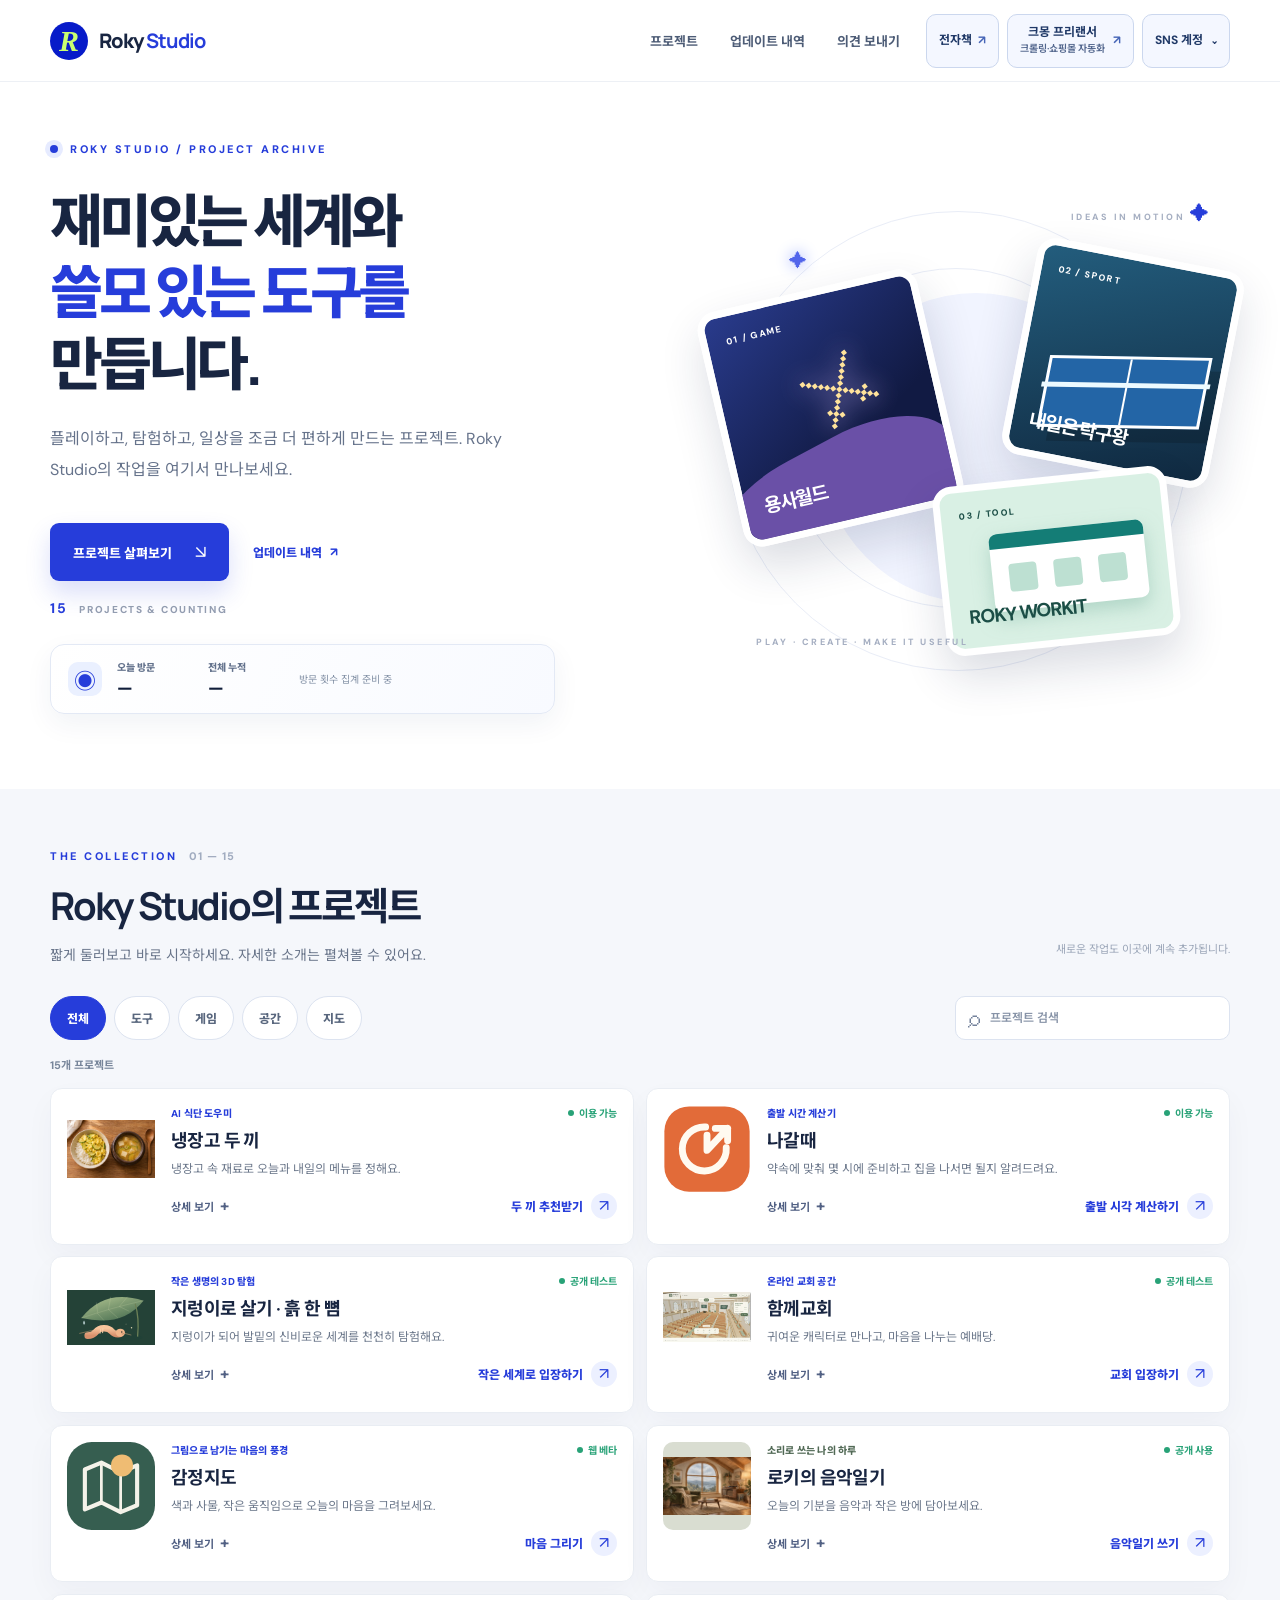
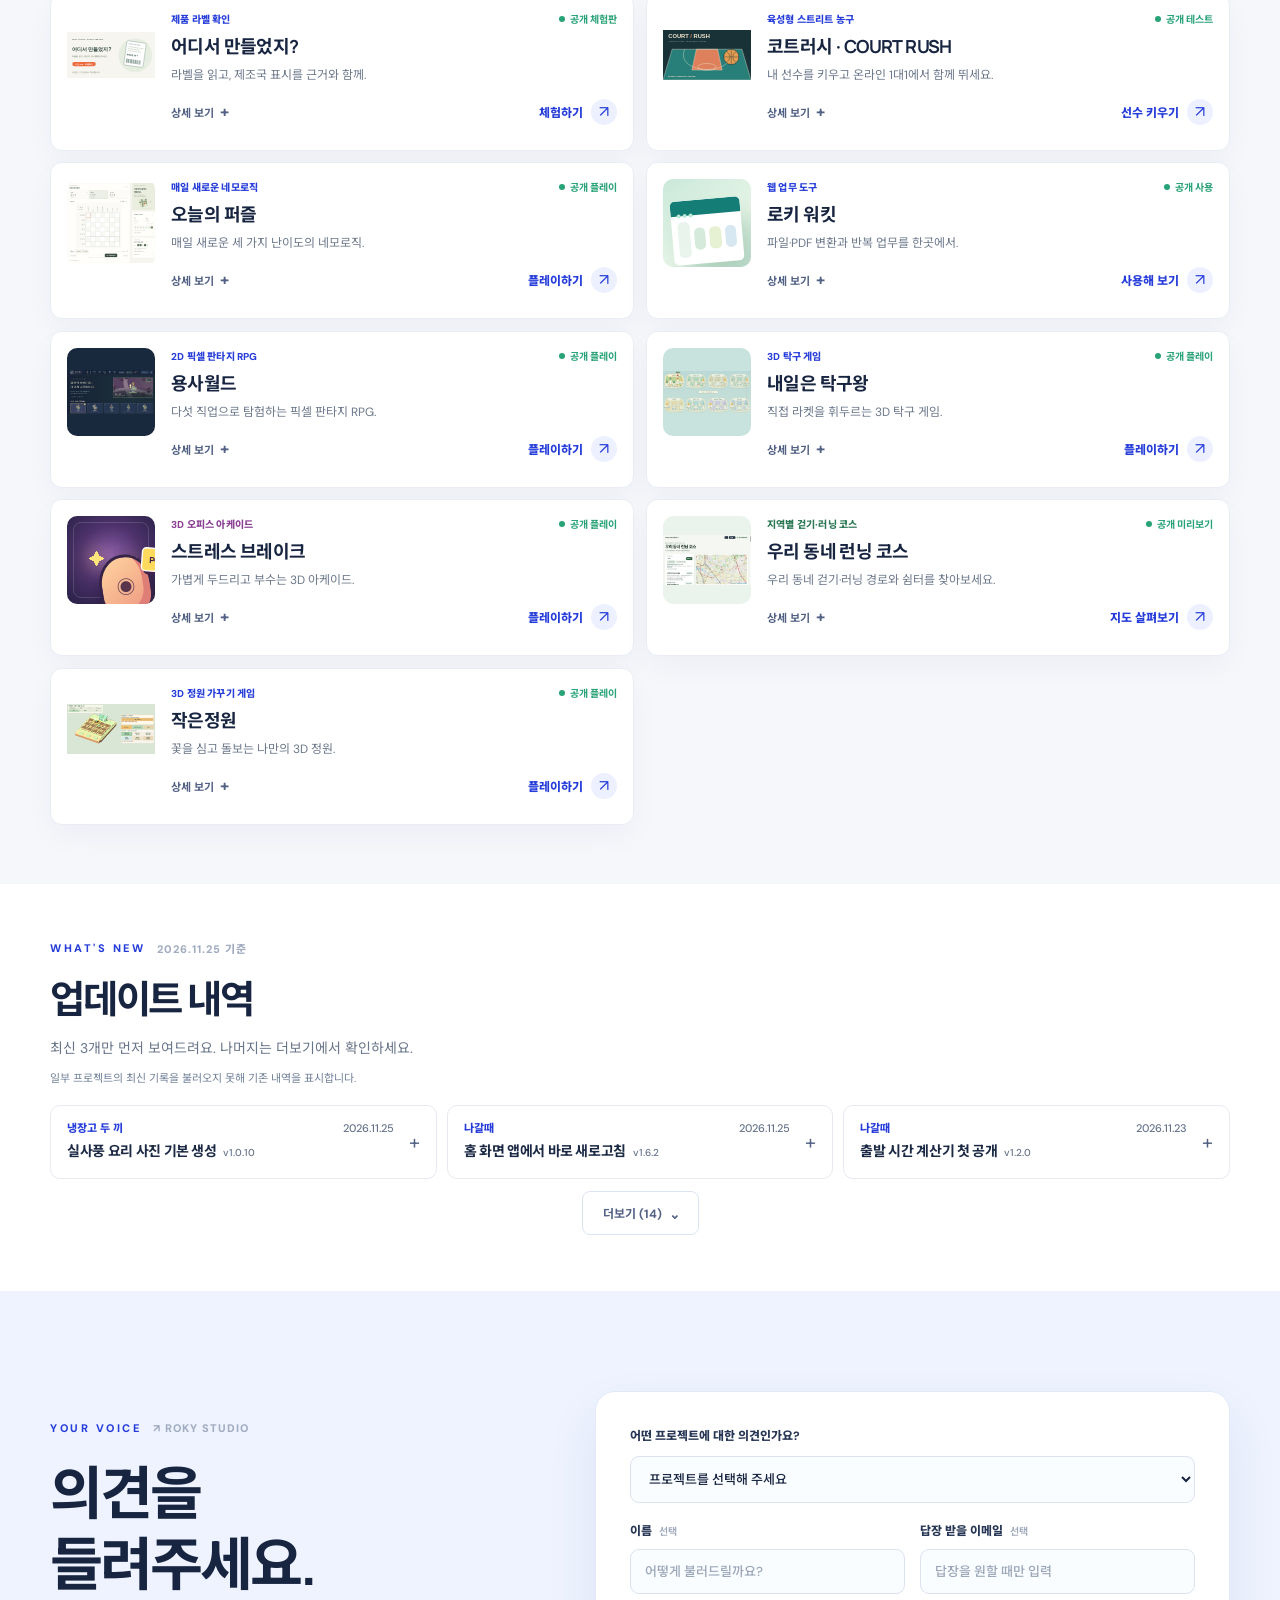
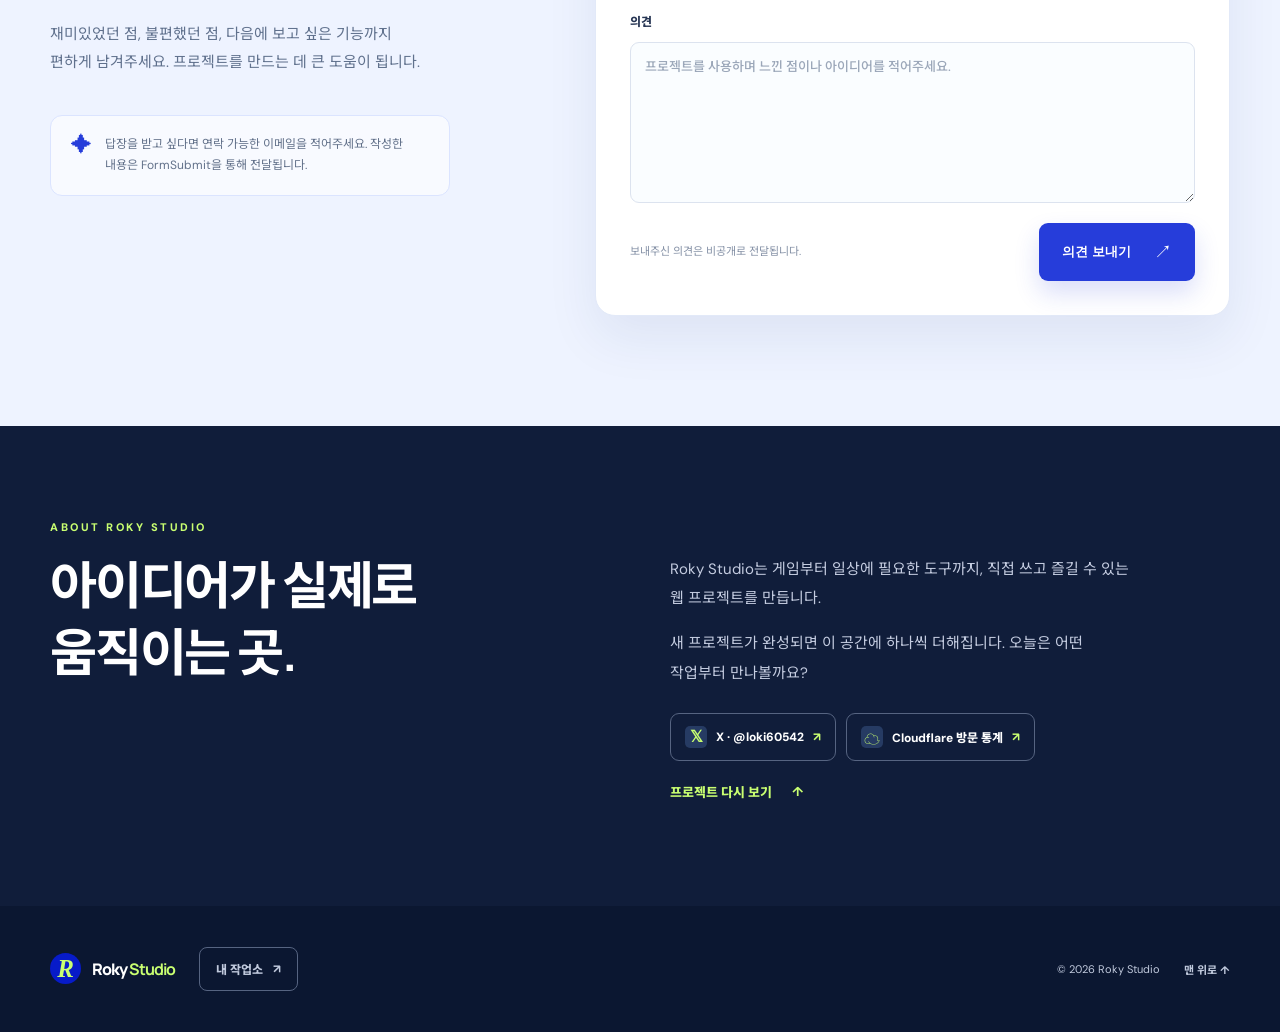
==== commit 3d7e3676: "Announce automatic dish images in the fridge planner" ====
--- a/index.html
+++ b/index.html
@@ -338,10 +338,10 @@
           <div class="updates-grid" id="updates-latest">
             <article class="update-card update-card-fridge">
               <details class="update-details">
-                <summary><h3><span class="update-meta"><span class="update-project">냉장고 두 끼</span><time datetime="2026-11-25">2026.11.25</time></span><span class="update-title">앱 준비 페이지 추가 <span>v1.0.9</span></span></h3></summary>
-                <div class="update-body">
-                  <p>오랜만에 앱을 열면 준비 페이지가 먼저 열려요. 연결이 확인되면 냉장고 두 끼로 자동 이동해요.</p>
-                  <details class="update-history"><summary>지난 업데이트 내역</summary><ol><li><time datetime="2026-11-25">v1.0.8</time><span>재료 입력과 남은 횟수 화면 개선</span></li><li><time datetime="2026-11-25">v1.0.7</time><span>하루 추천·교체 6회로 확대</span></li><li><time datetime="2026-11-25">v1.0.6</time><span>무료 생성 한도와 남은 횟수 안내</span></li><li><time datetime="2026-11-25">v1.0.5</time><span>두 끼 식단 화면 개선</span></li><li><time datetime="2026-11-25">v1.0.4</time><span>첫 추천부터 두 끼의 주재료 배분</span></li><li><time datetime="2026-11-25">v1.0.3</time><span>재추천에 끼니별 주재료 안내</span></li><li><time datetime="2026-11-25">v1.0.2</time><span>두 끼의 주재료 배분 개선</span></li><li><time datetime="2026-11-25">v1.0.1</time><span>조리 형태가 다른 두 끼 추천</span></li><li><time datetime="2026-11-25">v1.0.0</time><span>두 끼 추천·한 끼 교체·요리 이미지 첫 공개</span></li></ol></details>
+                <summary><h3><span class="update-meta"><span class="update-project">냉장고 두 끼</span><time datetime="2026-11-25">2026.11.25</time></span><span class="update-title">실사풍 요리 사진 기본 생성 <span>v1.0.10</span></span></h3></summary>
+                <div class="update-body">
+                  <p>두 끼를 추천받으면 남은 한도 안에서 요리별 실사풍 사진도 만들어요. 사진이 준비되는 동안 식단과 조리법을 먼저 볼 수 있어요.</p>
+                  <details class="update-history"><summary>지난 업데이트 내역</summary><ol><li><time datetime="2026-11-25">v1.0.9</time><span>앱 준비 페이지 추가</span></li><li><time datetime="2026-11-25">v1.0.8</time><span>재료 입력과 남은 횟수 화면 개선</span></li><li><time datetime="2026-11-25">v1.0.7</time><span>하루 추천·교체 6회로 확대</span></li><li><time datetime="2026-11-25">v1.0.6</time><span>무료 생성 한도와 남은 횟수 안내</span></li><li><time datetime="2026-11-25">v1.0.5</time><span>두 끼 식단 화면 개선</span></li><li><time datetime="2026-11-25">v1.0.4</time><span>첫 추천부터 두 끼의 주재료 배분</span></li><li><time datetime="2026-11-25">v1.0.3</time><span>재추천에 끼니별 주재료 안내</span></li><li><time datetime="2026-11-25">v1.0.2</time><span>두 끼의 주재료 배분 개선</span></li><li><time datetime="2026-11-25">v1.0.1</time><span>조리 형태가 다른 두 끼 추천</span></li><li><time datetime="2026-11-25">v1.0.0</time><span>두 끼 추천·한 끼 교체·요리 이미지 첫 공개</span></li></ol></details>
                   <a href="fridge-two-meals/" target="_blank" rel="noopener noreferrer">냉장고 두 끼 열기 <span aria-hidden="true">↗</span></a>
                 </div>
               </details>
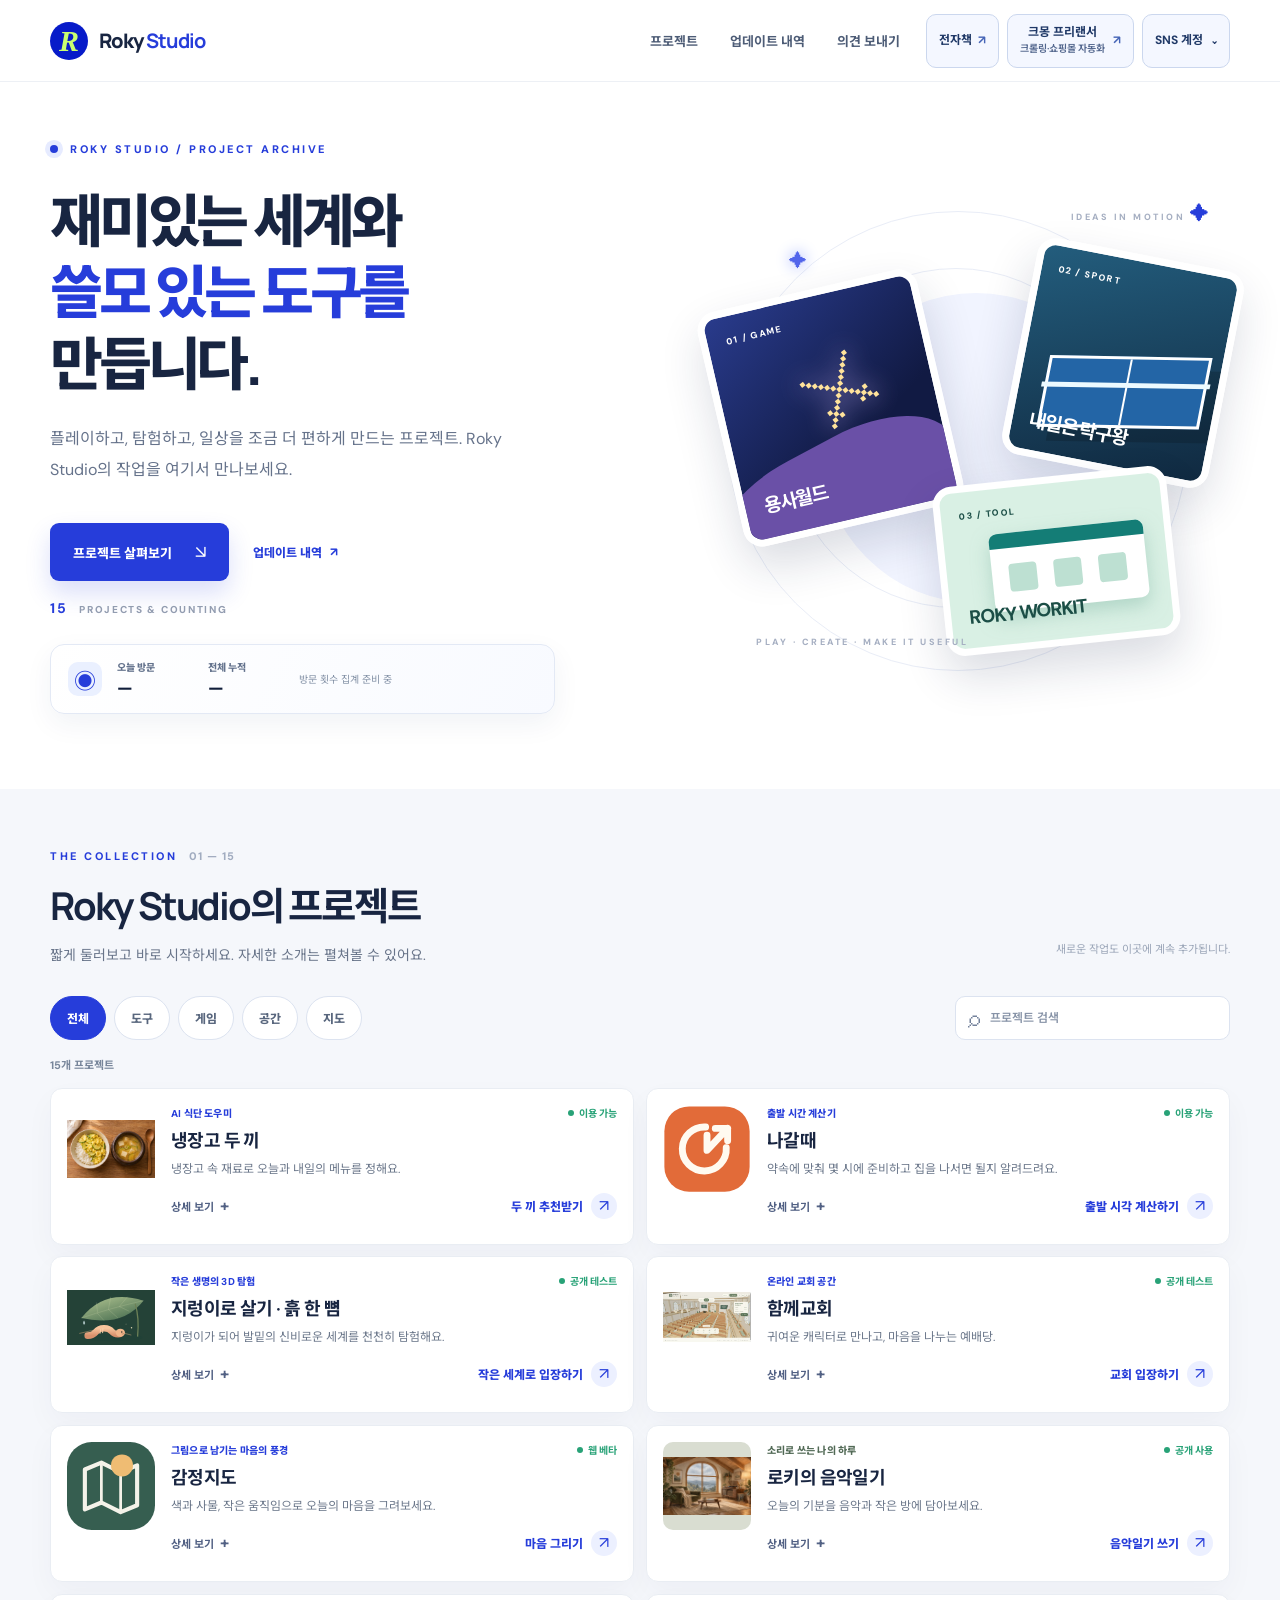
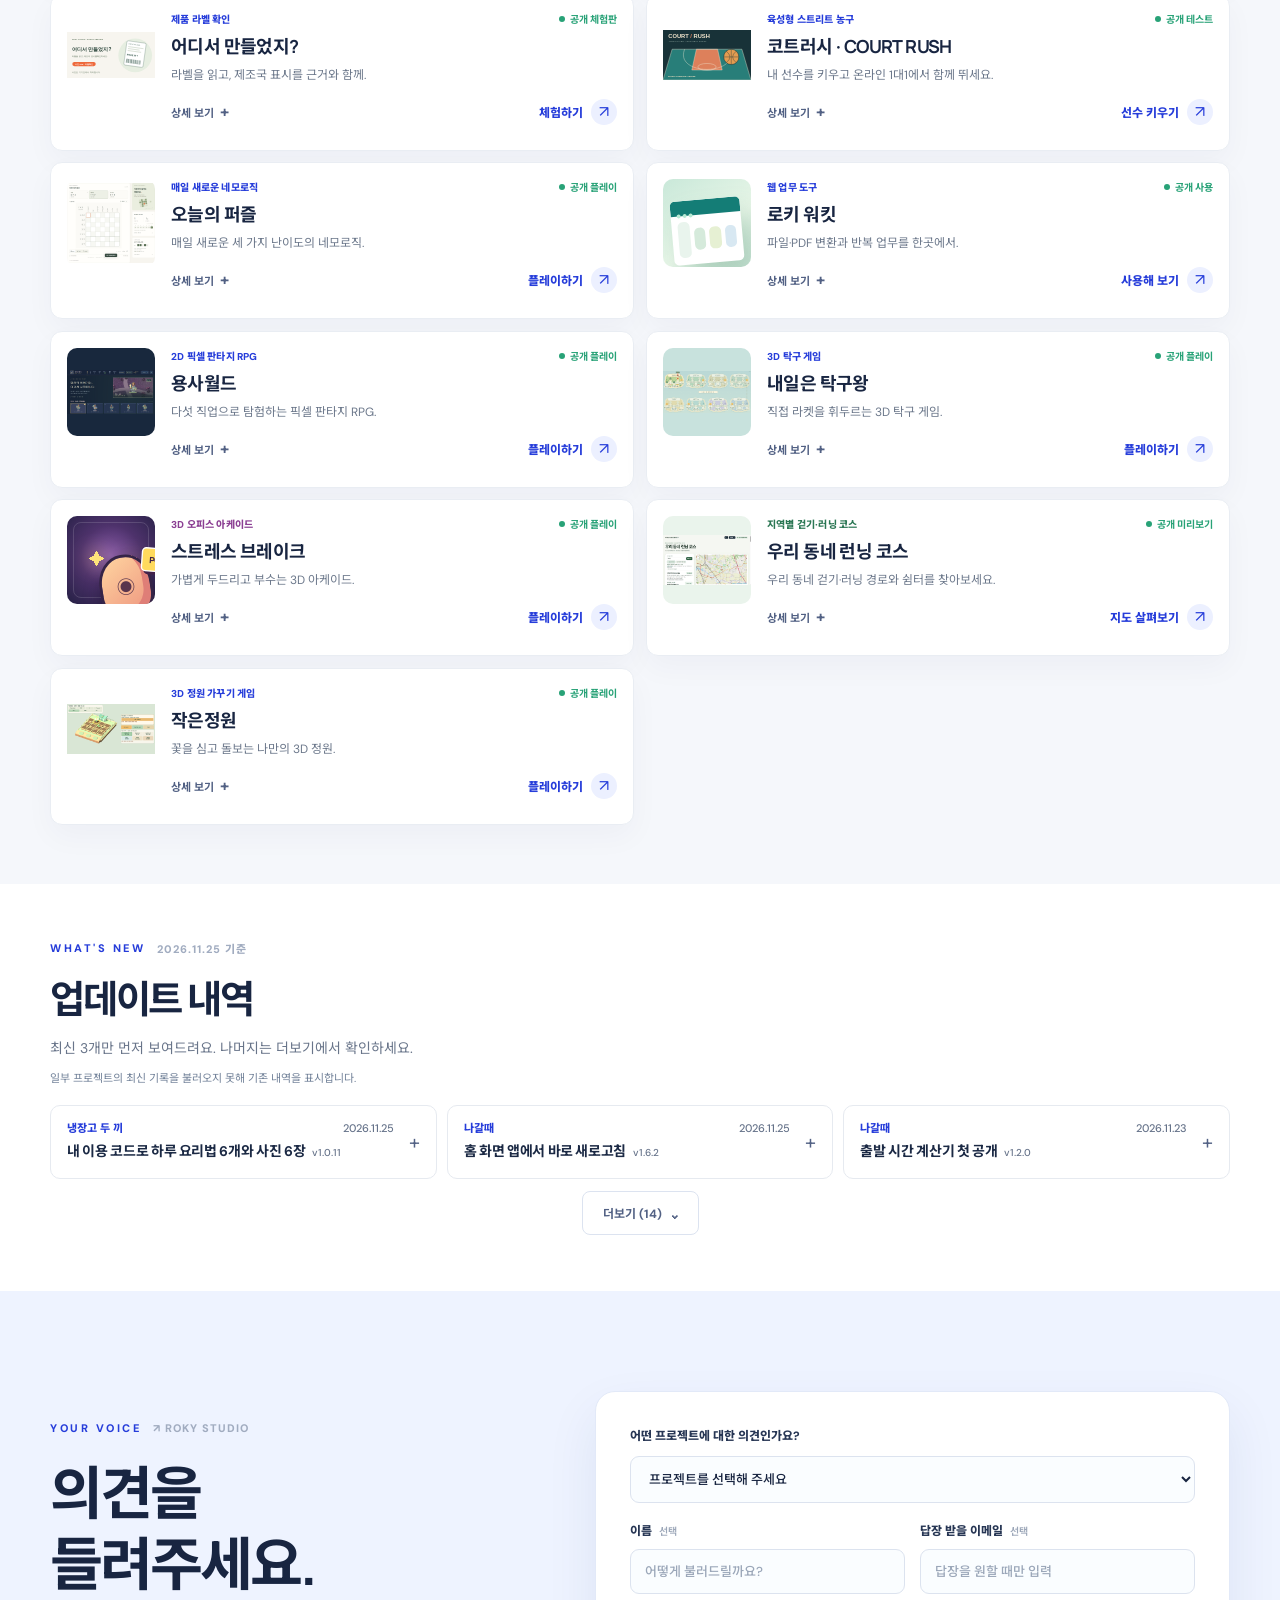
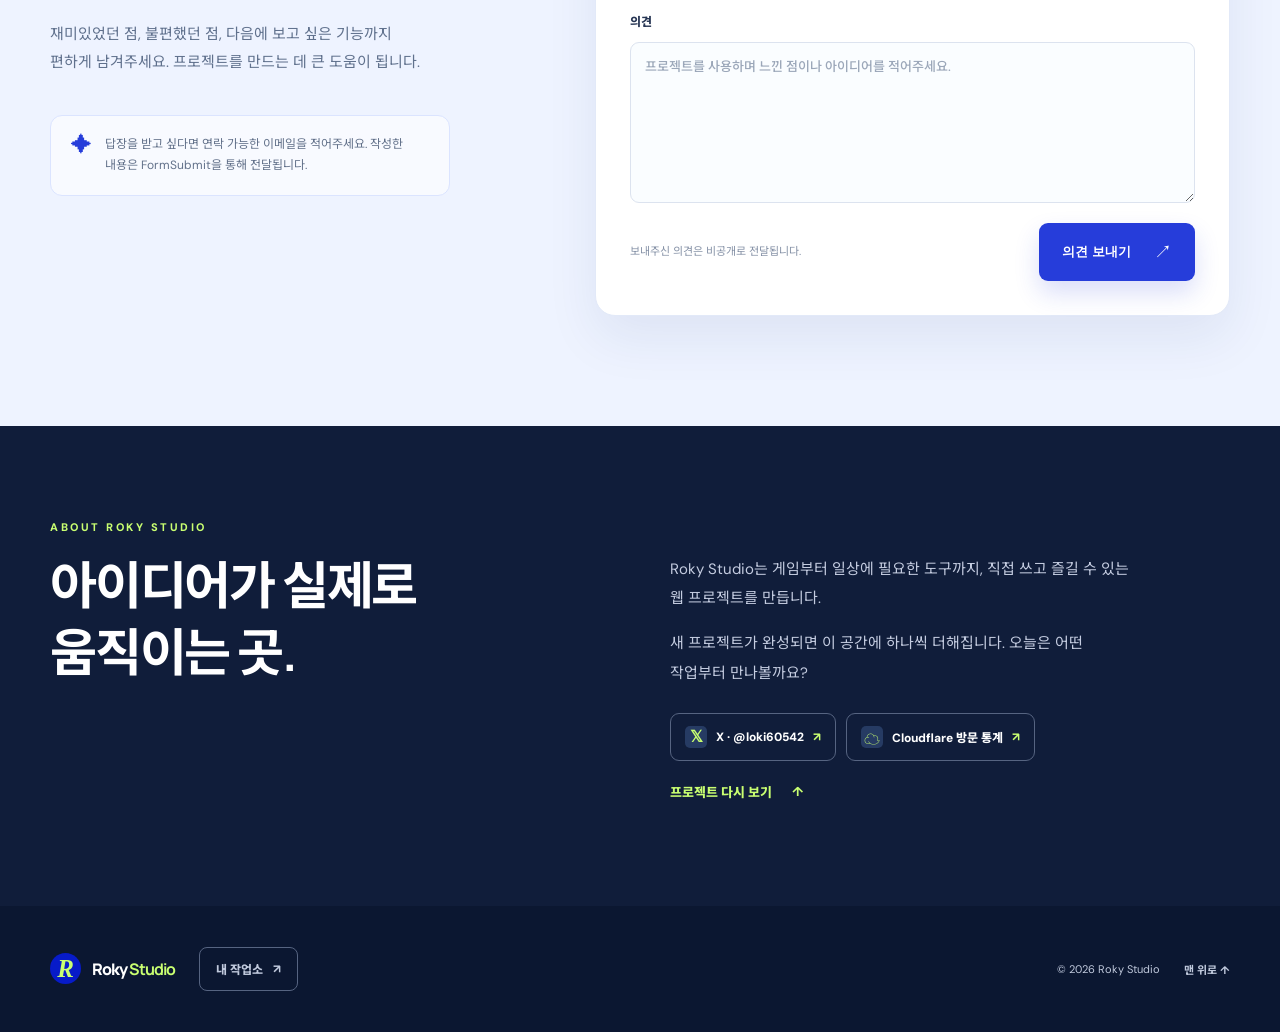
==== commit 867be8d2: "Announce daily personal recipe and image allowances" ====
--- a/index.html
+++ b/index.html
@@ -338,10 +338,10 @@
           <div class="updates-grid" id="updates-latest">
             <article class="update-card update-card-fridge">
               <details class="update-details">
-                <summary><h3><span class="update-meta"><span class="update-project">냉장고 두 끼</span><time datetime="2026-11-25">2026.11.25</time></span><span class="update-title">실사풍 요리 사진 기본 생성 <span>v1.0.10</span></span></h3></summary>
-                <div class="update-body">
-                  <p>두 끼를 추천받으면 남은 한도 안에서 요리별 실사풍 사진도 만들어요. 사진이 준비되는 동안 식단과 조리법을 먼저 볼 수 있어요.</p>
-                  <details class="update-history"><summary>지난 업데이트 내역</summary><ol><li><time datetime="2026-11-25">v1.0.9</time><span>앱 준비 페이지 추가</span></li><li><time datetime="2026-11-25">v1.0.8</time><span>재료 입력과 남은 횟수 화면 개선</span></li><li><time datetime="2026-11-25">v1.0.7</time><span>하루 추천·교체 6회로 확대</span></li><li><time datetime="2026-11-25">v1.0.6</time><span>무료 생성 한도와 남은 횟수 안내</span></li><li><time datetime="2026-11-25">v1.0.5</time><span>두 끼 식단 화면 개선</span></li><li><time datetime="2026-11-25">v1.0.4</time><span>첫 추천부터 두 끼의 주재료 배분</span></li><li><time datetime="2026-11-25">v1.0.3</time><span>재추천에 끼니별 주재료 안내</span></li><li><time datetime="2026-11-25">v1.0.2</time><span>두 끼의 주재료 배분 개선</span></li><li><time datetime="2026-11-25">v1.0.1</time><span>조리 형태가 다른 두 끼 추천</span></li><li><time datetime="2026-11-25">v1.0.0</time><span>두 끼 추천·한 끼 교체·요리 이미지 첫 공개</span></li></ol></details>
+                <summary><h3><span class="update-meta"><span class="update-project">냉장고 두 끼</span><time datetime="2026-11-25">2026.11.25</time></span><span class="update-title">내 이용 코드로 하루 요리법 6개와 사진 6장 <span>v1.0.11</span></span></h3></summary>
+                <div class="update-body">
+                  <p>개인 이용 코드를 만들면 같은 와이파이에서도 각자 하루 요리법 6개와 실사풍 사진 6장을 받을 수 있어요. 두 끼 추천은 요리법 2개로 계산해요.</p>
+                  <details class="update-history"><summary>지난 업데이트 내역</summary><ol><li><time datetime="2026-11-25">v1.0.10</time><span>실사풍 요리 사진 기본 생성</span></li><li><time datetime="2026-11-25">v1.0.9</time><span>앱 준비 페이지 추가</span></li><li><time datetime="2026-11-25">v1.0.8</time><span>재료 입력과 남은 횟수 화면 개선</span></li><li><time datetime="2026-11-25">v1.0.7</time><span>하루 추천·교체 6회로 확대</span></li><li><time datetime="2026-11-25">v1.0.6</time><span>무료 생성 한도와 남은 횟수 안내</span></li><li><time datetime="2026-11-25">v1.0.5</time><span>두 끼 식단 화면 개선</span></li><li><time datetime="2026-11-25">v1.0.4</time><span>첫 추천부터 두 끼의 주재료 배분</span></li><li><time datetime="2026-11-25">v1.0.3</time><span>재추천에 끼니별 주재료 안내</span></li><li><time datetime="2026-11-25">v1.0.2</time><span>두 끼의 주재료 배분 개선</span></li><li><time datetime="2026-11-25">v1.0.1</time><span>조리 형태가 다른 두 끼 추천</span></li><li><time datetime="2026-11-25">v1.0.0</time><span>두 끼 추천·한 끼 교체·요리 이미지 첫 공개</span></li></ol></details>
                   <a href="fridge-two-meals/" target="_blank" rel="noopener noreferrer">냉장고 두 끼 열기 <span aria-hidden="true">↗</span></a>
                 </div>
               </details>
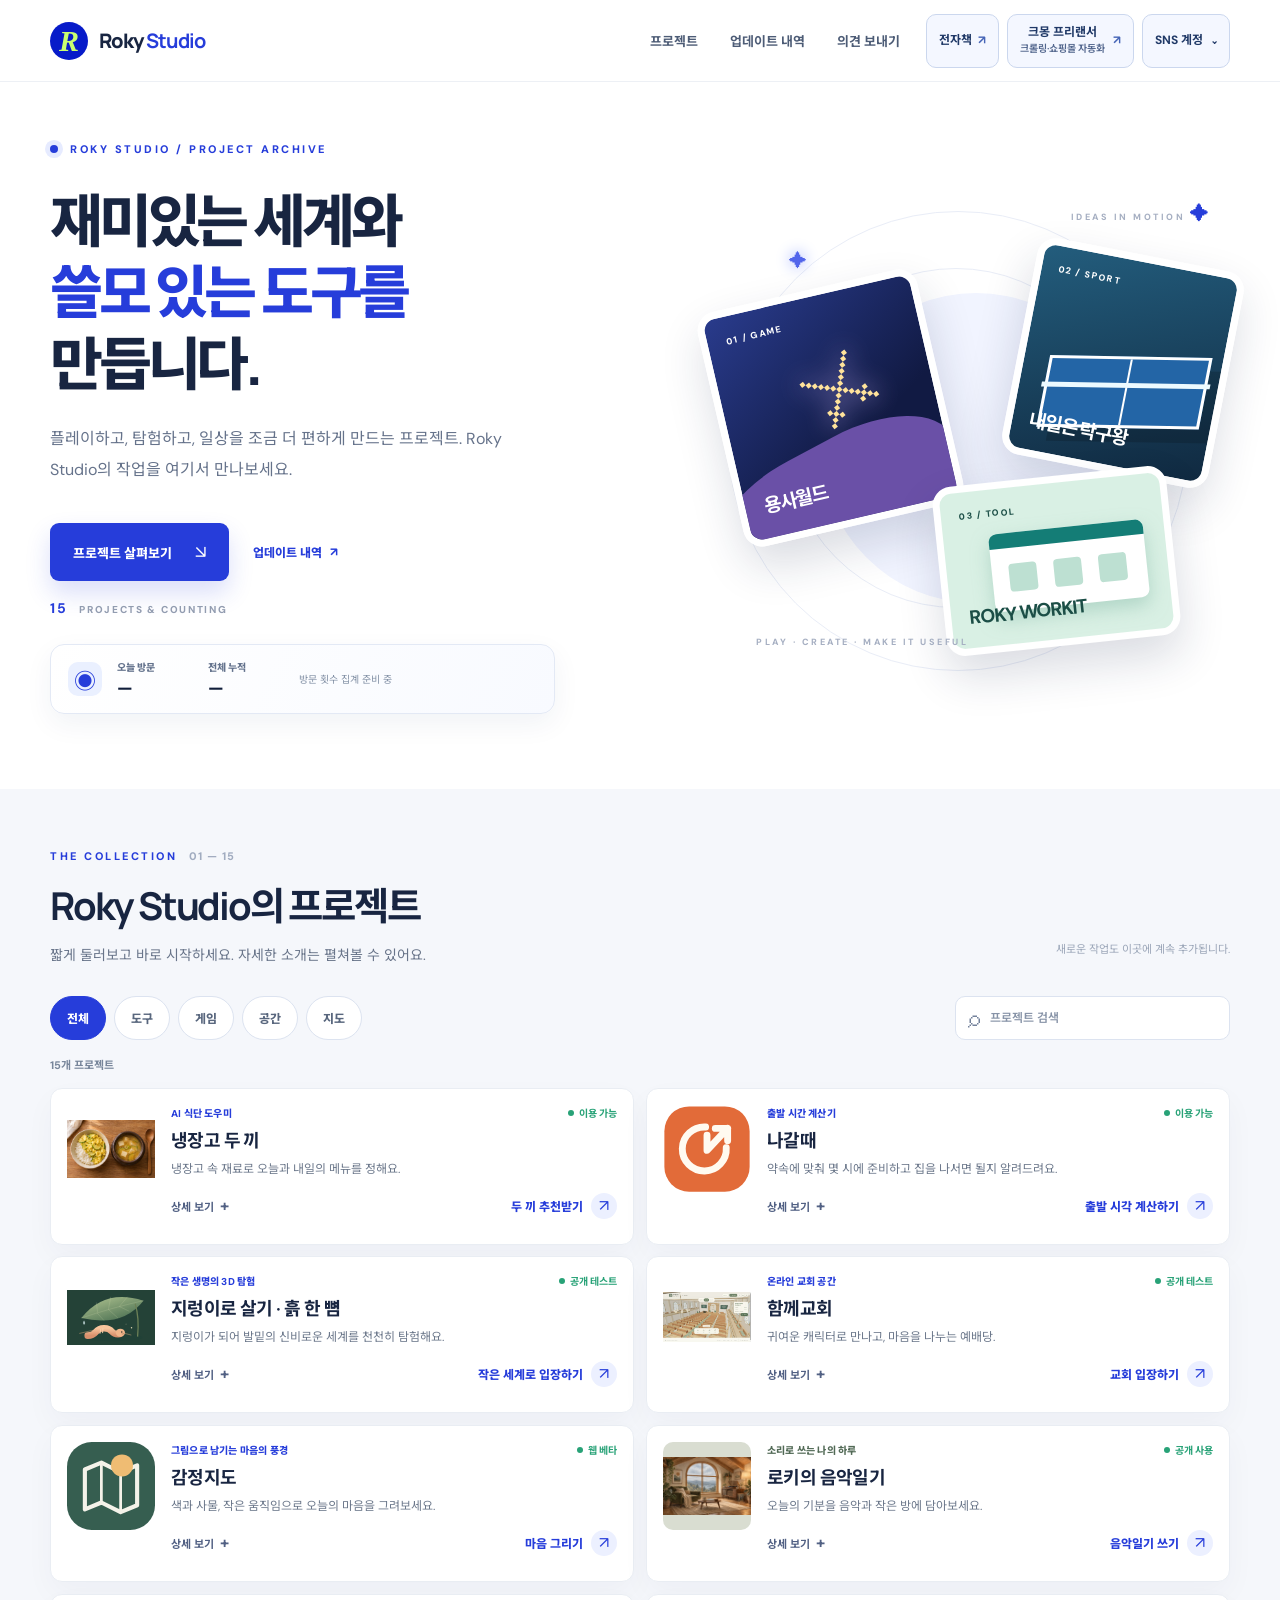
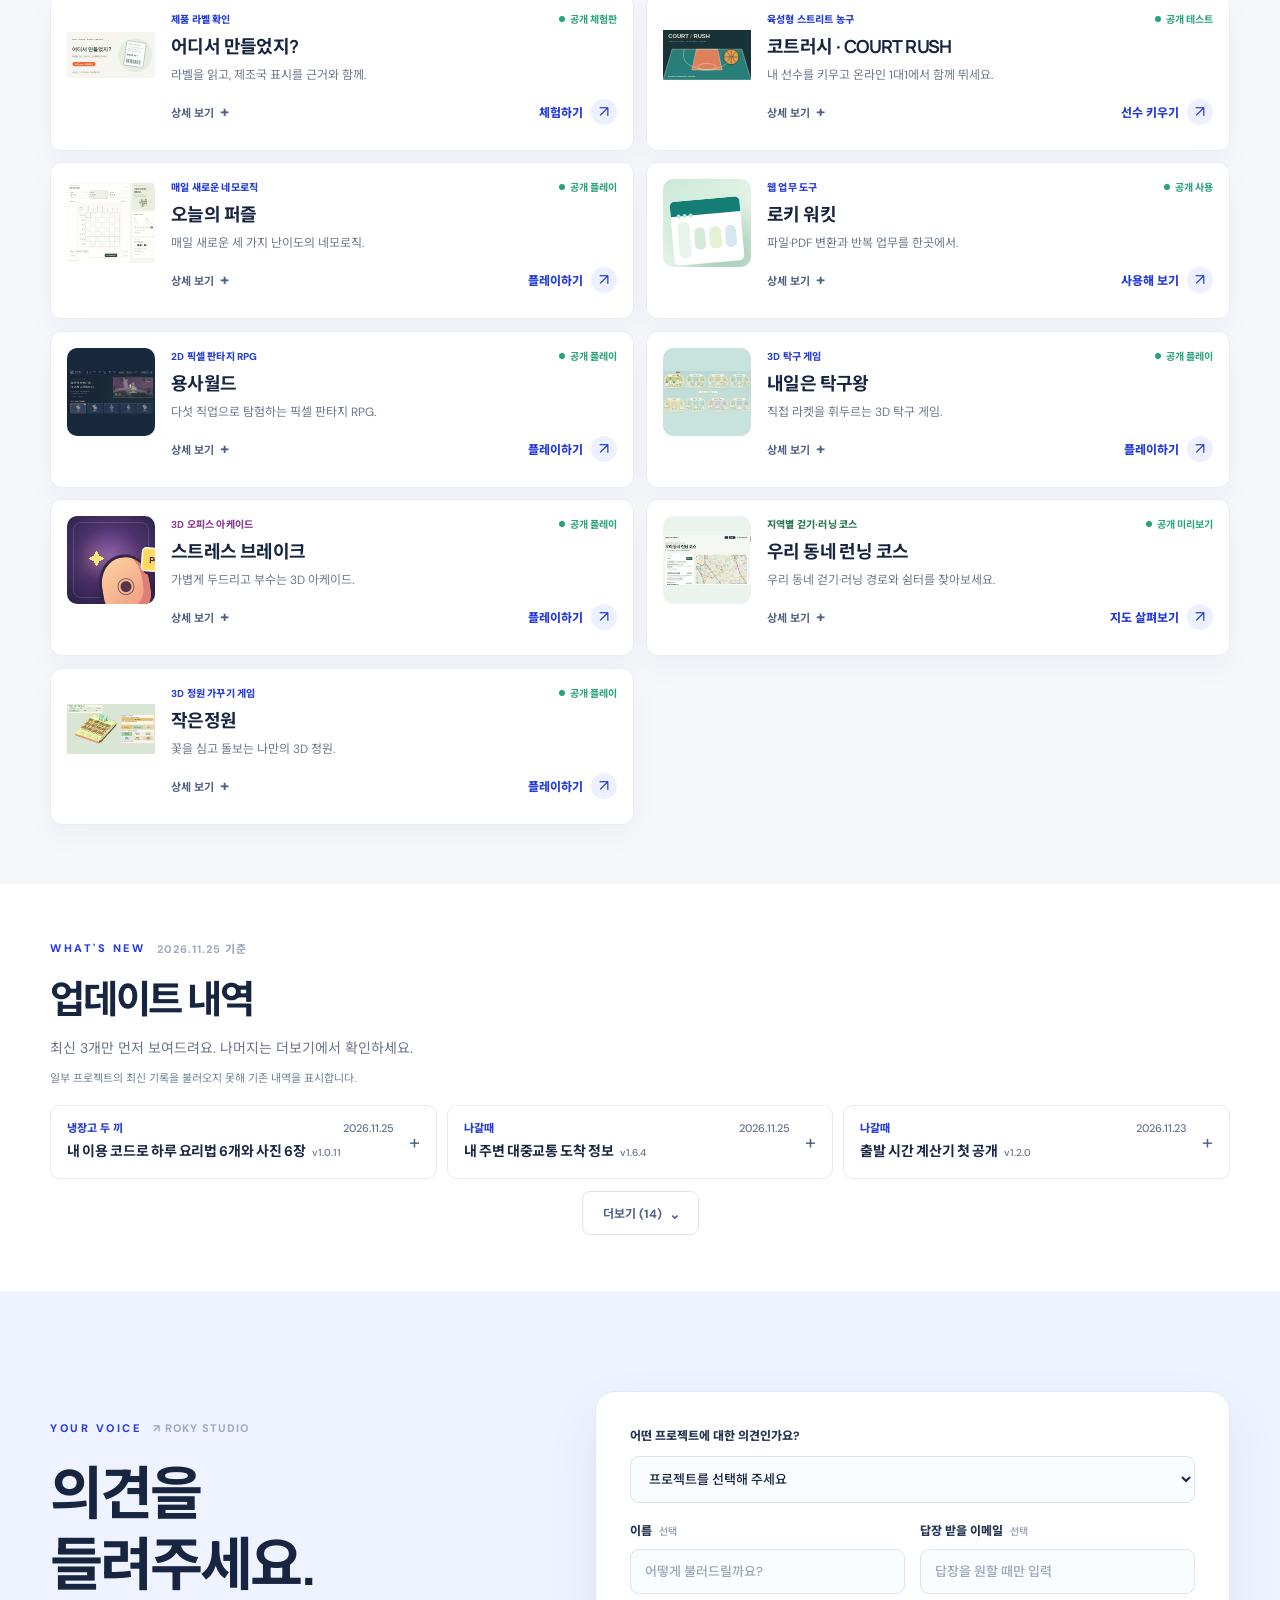
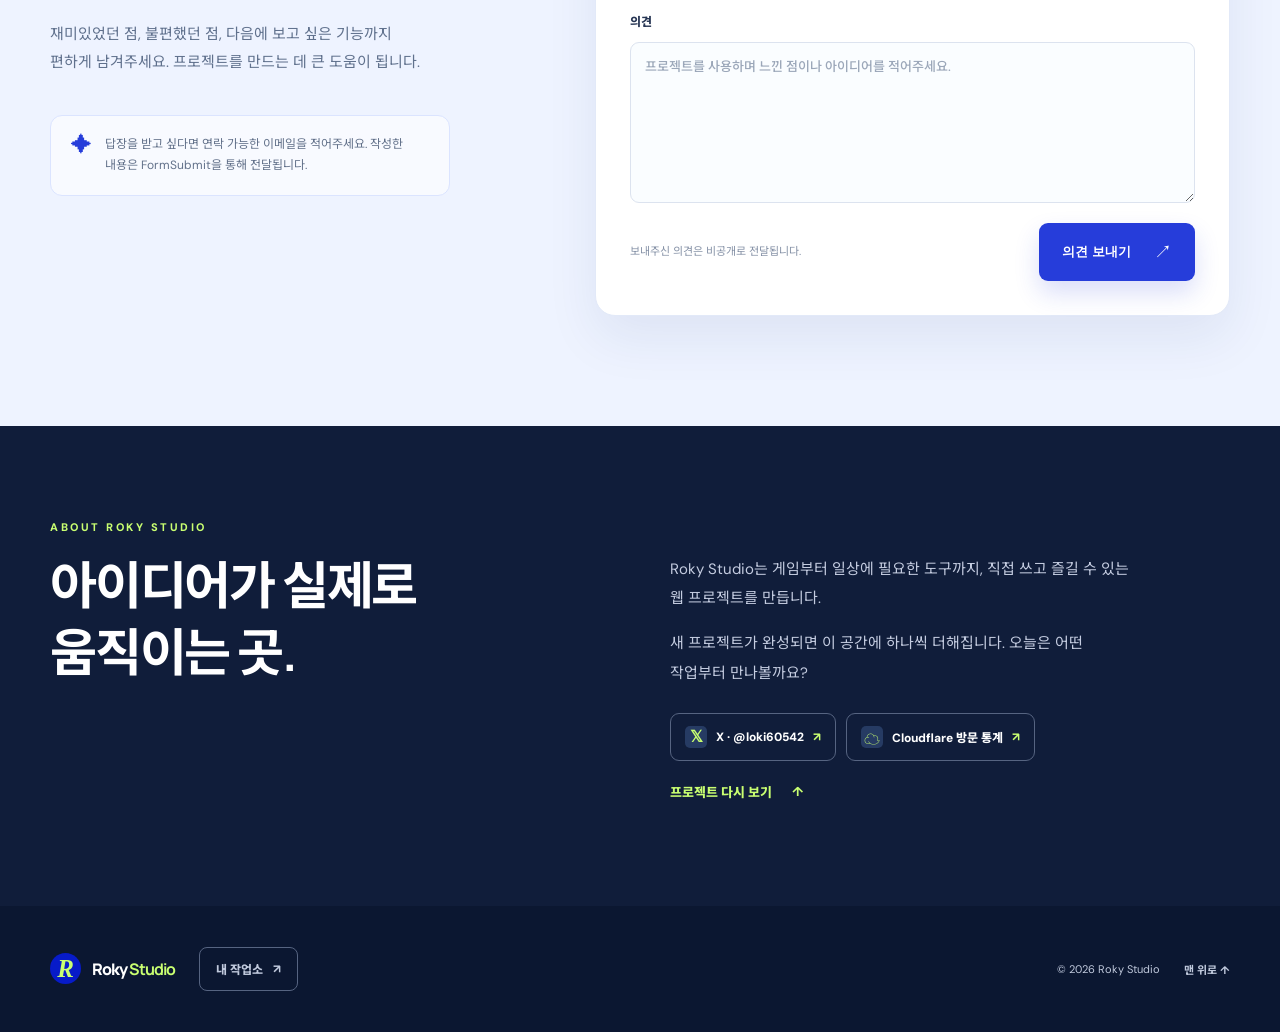
==== commit 4356b9bb: "Announce nearby transit arrivals in Nagalttae 1.6.4" ====
--- a/index.html
+++ b/index.html
@@ -131,8 +131,8 @@
                 <h3>나갈때</h3>
                 <p class="project-summary">약속에 맞춰 몇 시에 준비하고 집을 나서면 될지 알려드려요.</p>
                 <details class="project-details"><summary><span class="more-label">상세 보기</span><span class="less-label">설명 접기</span></summary>
-                  <p class="project-description">약속 시각과 준비·이동 시간을 입력하면 언제 나갈지 계산해요. 휴대폰 알림을 예약하면 준비할 때와 출발할 때 알려드려요. 출발 티켓은 이미지로 저장해 함께 가는 사람에게 보낼 수 있어요.</p>
-                  <ul class="feature-list" aria-label="주요 특징"><li>약속 시간 역산</li><li>준비·출발 푸시 알림</li><li>PNG 티켓</li></ul>
+                  <p class="project-description">약속 시각과 준비·이동 시간을 입력하면 언제 나갈지 계산해요. 휴대폰 알림을 예약하면 준비할 때와 출발할 때 알려드려요. 출발 티켓은 이미지로 저장해 함께 가는 사람에게 보낼 수 있어요. 위치를 허용하면 가까운 버스 정류장과 지하철역도 볼 수 있어요.</p>
+                  <ul class="feature-list" aria-label="주요 특징"><li>약속 시간 역산</li><li>준비·출발 푸시 알림</li><li>PNG 티켓</li><li>주변 대중교통 조회</li></ul>
                 </details>
                 <a class="project-link" href="https://mcroky.github.io/nagalttae/" target="_blank" rel="noopener noreferrer" aria-label="나갈때 새 창에서 출발 시각 계산하기">출발 시각 계산하기 <span aria-hidden="true">↗</span></a>
               </div>
@@ -348,9 +348,9 @@
             </article>
             <article class="update-card update-card-nagalttae-install">
               <details class="update-details">
-                <summary><h3><span class="update-meta"><span class="update-project">나갈때</span><time datetime="2026-11-25">2026.11.25</time></span><span class="update-title">홈 화면 앱에서 바로 새로고침 <span>v1.6.2</span></span></h3></summary>
-                <div class="update-body"><p>홈 화면에 설치한 나갈때에서 <strong>새로고침</strong>을 누르면 앱을 종료하지 않아도 새 버전을 적용할 수 있어요.</p>
-                  <details class="update-history"><summary>지난 업데이트 내역</summary><ol><li><time datetime="2026-11-25">v1.6.1</time><span>내 주변 정류장 자동 찾기</span></li><li><time datetime="2026-11-24">v1.5.0</time><span>준비·출발 푸시 알림 예약</span></li><li><time datetime="2026-11-24">v1.4.4</time><span>웹에서 준비·출발 알람 시각 확인</span></li></ol></details>
+                <summary><h3><span class="update-meta"><span class="update-project">나갈때</span><time datetime="2026-11-25">2026.11.25</time></span><span class="update-title">내 주변 대중교통 도착 정보 <span>v1.6.4</span></span></h3></summary>
+                <div class="update-body"><p>위치를 허용하면 가까운 버스 정류장과 지하철역을 찾아줘요. 제공되는 곳에서는 도착 예정 시간을 볼 수 있고, 지하철 공개 시간표도 확인할 수 있어요.</p>
+                  <details class="update-history"><summary>지난 업데이트 내역</summary><ol><li><time datetime="2026-11-25">v1.6.3</time><span>준비·출발 알림 예약 조회</span></li><li><time datetime="2026-11-25">v1.6.2</time><span>홈 화면 앱에서 바로 새로고침</span></li><li><time datetime="2026-11-25">v1.6.1</time><span>내 주변 정류장 자동 찾기</span></li><li><time datetime="2026-11-24">v1.5.0</time><span>준비·출발 푸시 알림 예약</span></li><li><time datetime="2026-11-24">v1.4.4</time><span>웹에서 준비·출발 알람 시각 확인</span></li></ol></details>
                   <a href="https://mcroky.github.io/nagalttae/" target="_blank" rel="noopener noreferrer">나갈때 열기 <span aria-hidden="true">↗</span></a>
                 </div>
               </details>
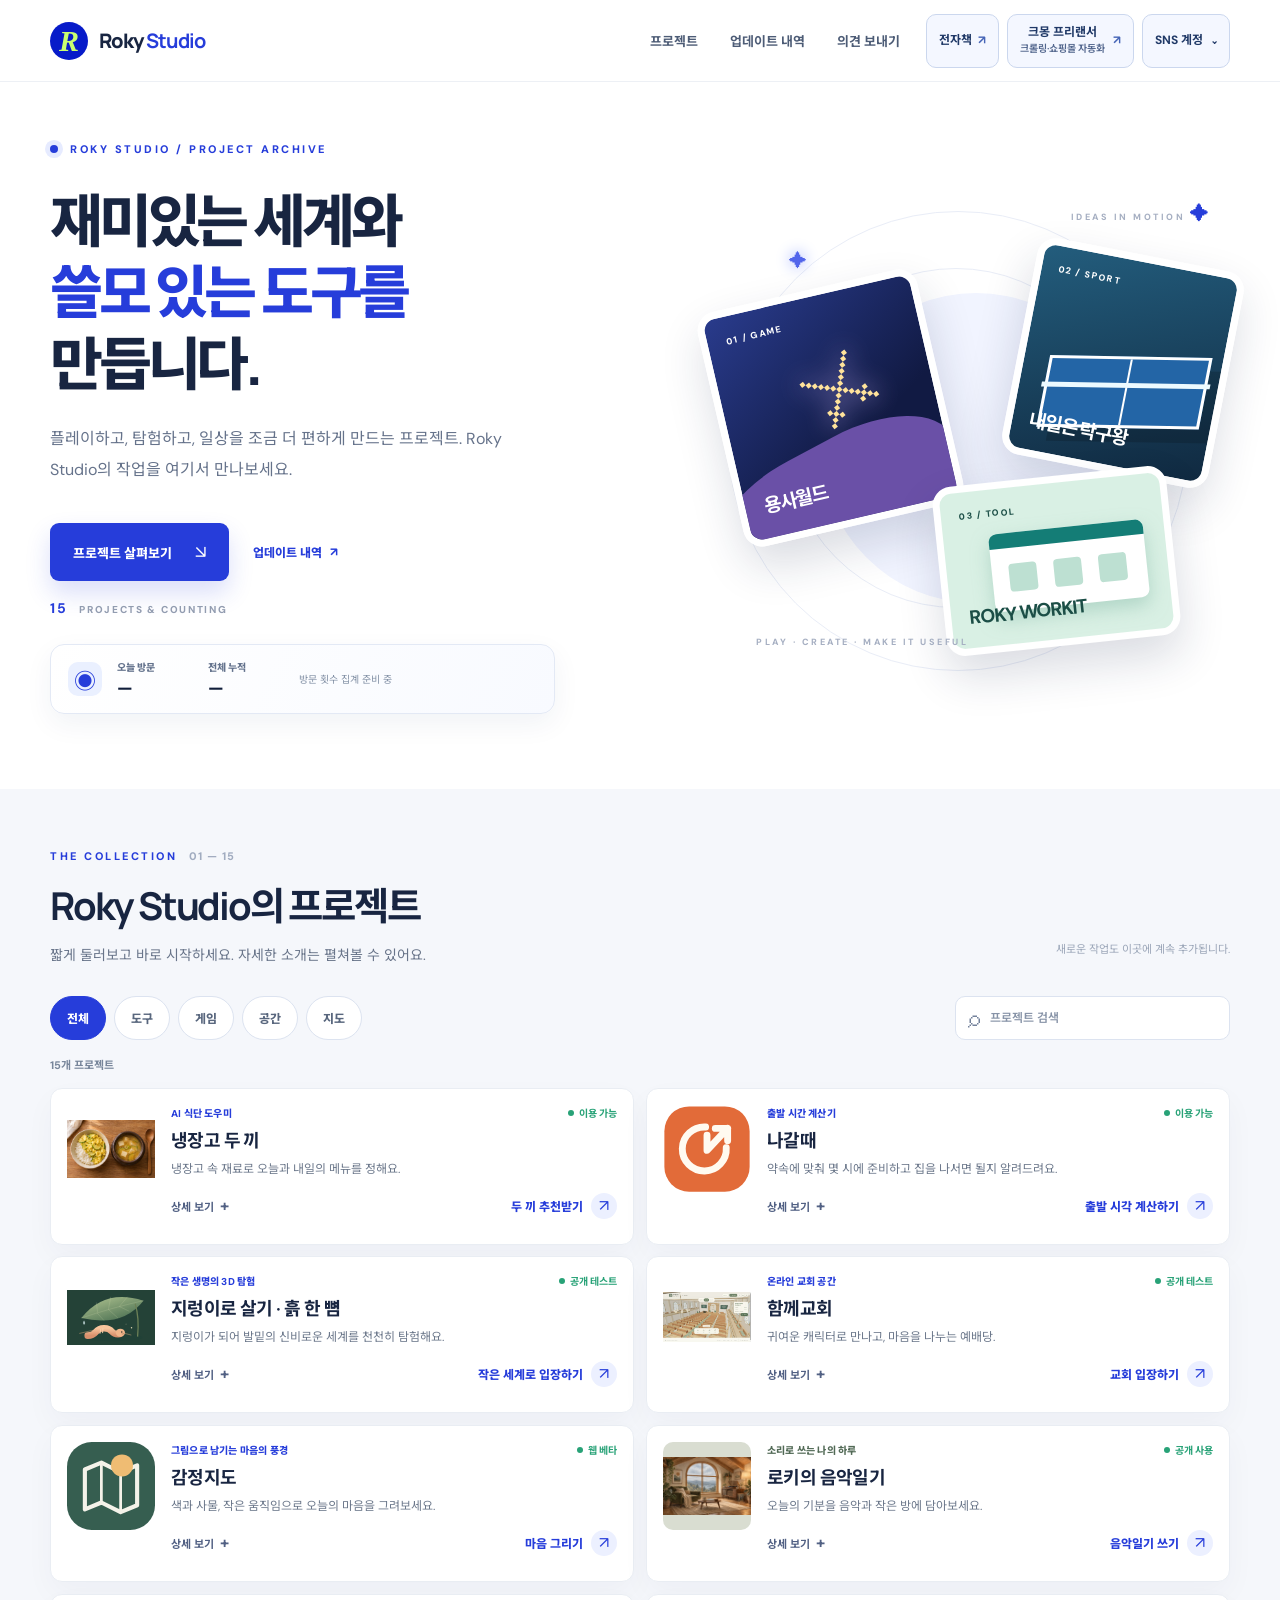
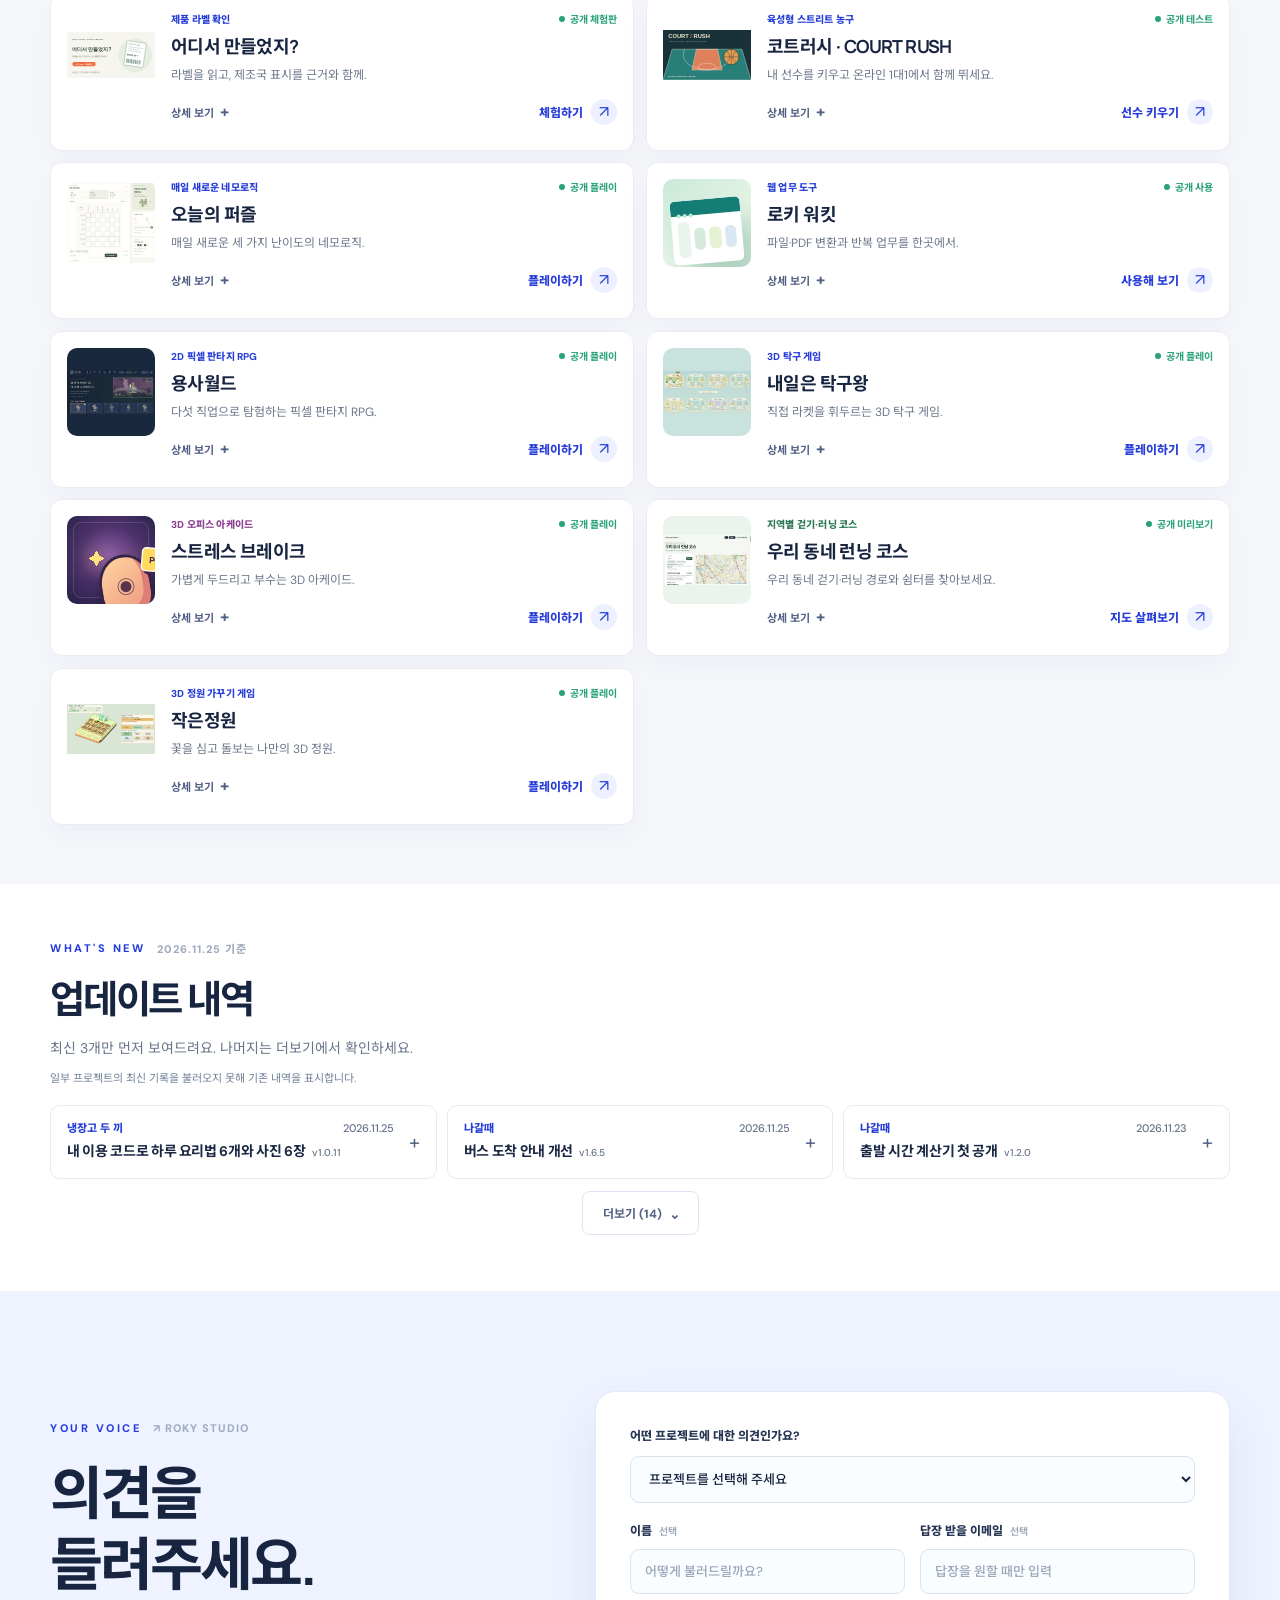
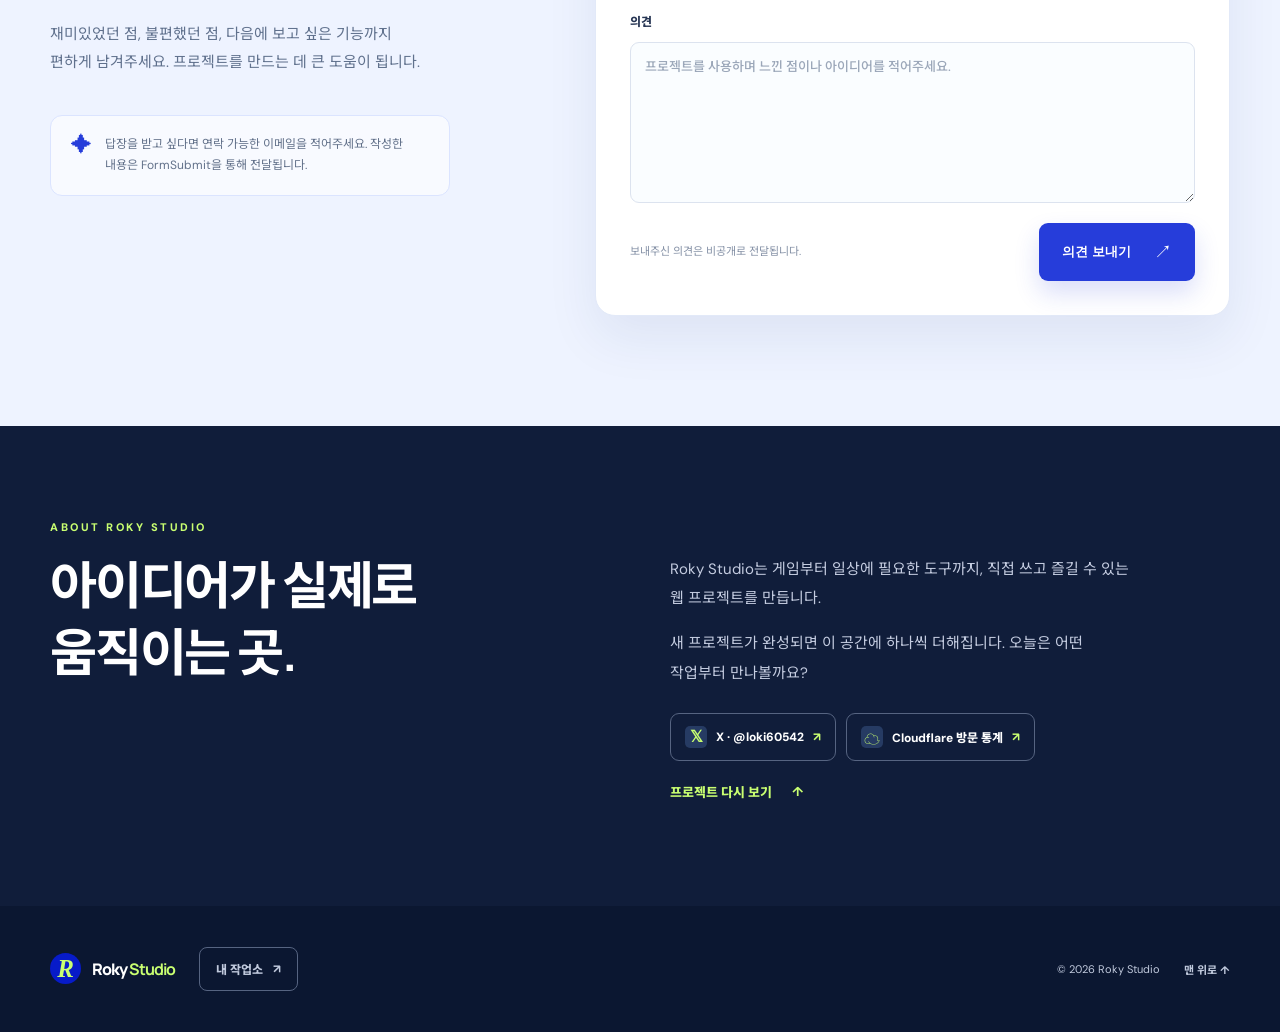
==== commit 3729b8e8: "Announce Nagalttae 1.6.5 bus arrival improvements" ====
--- a/index.html
+++ b/index.html
@@ -348,9 +348,9 @@
             </article>
             <article class="update-card update-card-nagalttae-install">
               <details class="update-details">
-                <summary><h3><span class="update-meta"><span class="update-project">나갈때</span><time datetime="2026-11-25">2026.11.25</time></span><span class="update-title">내 주변 대중교통 도착 정보 <span>v1.6.4</span></span></h3></summary>
-                <div class="update-body"><p>위치를 허용하면 가까운 버스 정류장과 지하철역을 찾아줘요. 제공되는 곳에서는 도착 예정 시간을 볼 수 있고, 지하철 공개 시간표도 확인할 수 있어요.</p>
-                  <details class="update-history"><summary>지난 업데이트 내역</summary><ol><li><time datetime="2026-11-25">v1.6.3</time><span>준비·출발 알림 예약 조회</span></li><li><time datetime="2026-11-25">v1.6.2</time><span>홈 화면 앱에서 바로 새로고침</span></li><li><time datetime="2026-11-25">v1.6.1</time><span>내 주변 정류장 자동 찾기</span></li><li><time datetime="2026-11-24">v1.5.0</time><span>준비·출발 푸시 알림 예약</span></li><li><time datetime="2026-11-24">v1.4.4</time><span>웹에서 준비·출발 알람 시각 확인</span></li></ol></details>
+                <summary><h3><span class="update-meta"><span class="update-project">나갈때</span><time datetime="2026-11-25">2026.11.25</time></span><span class="update-title">버스 도착 안내 개선 <span>v1.6.5</span></span></h3></summary>
+                <div class="update-body"><p>버스 도착 예측을 받지 못하면 같은 정류장을 카카오맵에서 열어 확인할 수 있어요. 중복 등록된 일부 정류장은 해당 지역의 정보로 조회해요.</p>
+                  <details class="update-history"><summary>지난 업데이트 내역</summary><ol><li><time datetime="2026-11-25">v1.6.4</time><span>내 주변 대중교통 도착 정보</span></li><li><time datetime="2026-11-25">v1.6.3</time><span>준비·출발 알림 예약 조회</span></li><li><time datetime="2026-11-25">v1.6.2</time><span>홈 화면 앱에서 바로 새로고침</span></li><li><time datetime="2026-11-25">v1.6.1</time><span>내 주변 정류장 자동 찾기</span></li><li><time datetime="2026-11-24">v1.5.0</time><span>준비·출발 푸시 알림 예약</span></li><li><time datetime="2026-11-24">v1.4.4</time><span>웹에서 준비·출발 알람 시각 확인</span></li></ol></details>
                   <a href="https://mcroky.github.io/nagalttae/" target="_blank" rel="noopener noreferrer">나갈때 열기 <span aria-hidden="true">↗</span></a>
                 </div>
               </details>
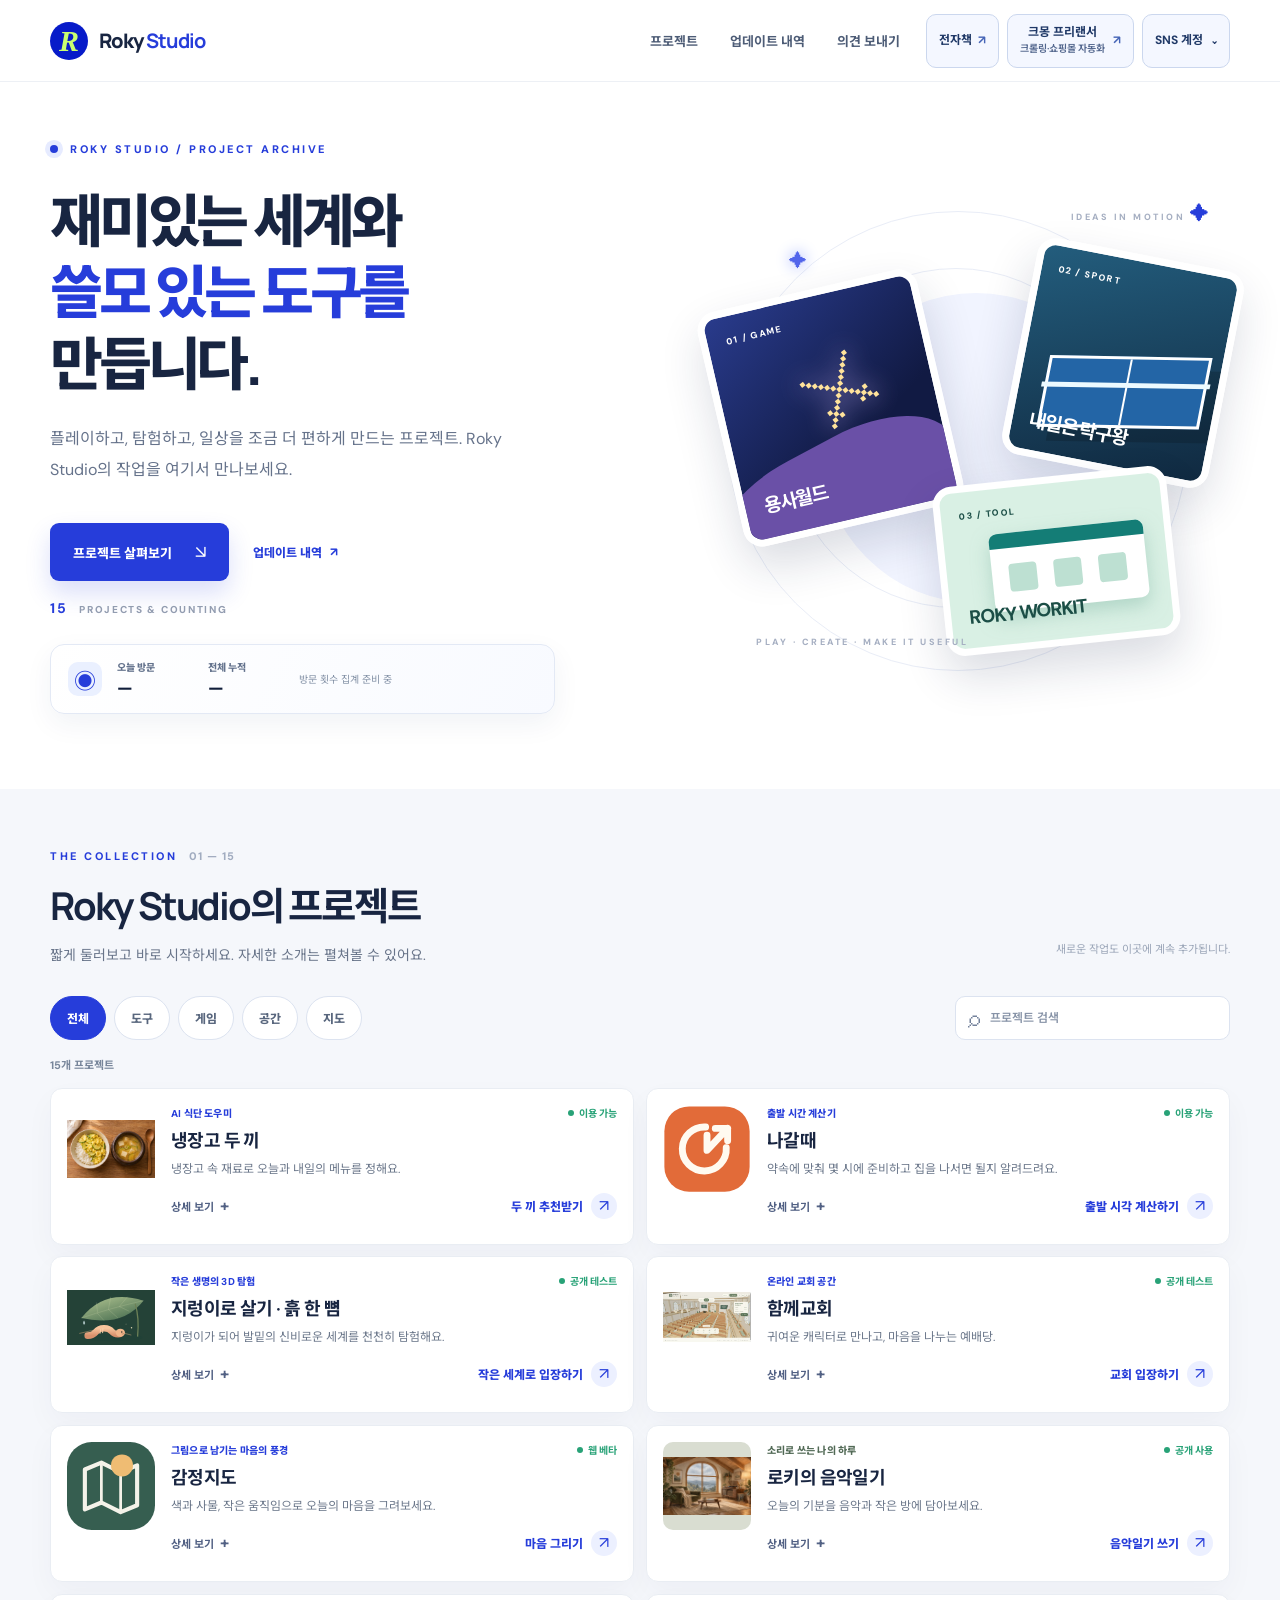
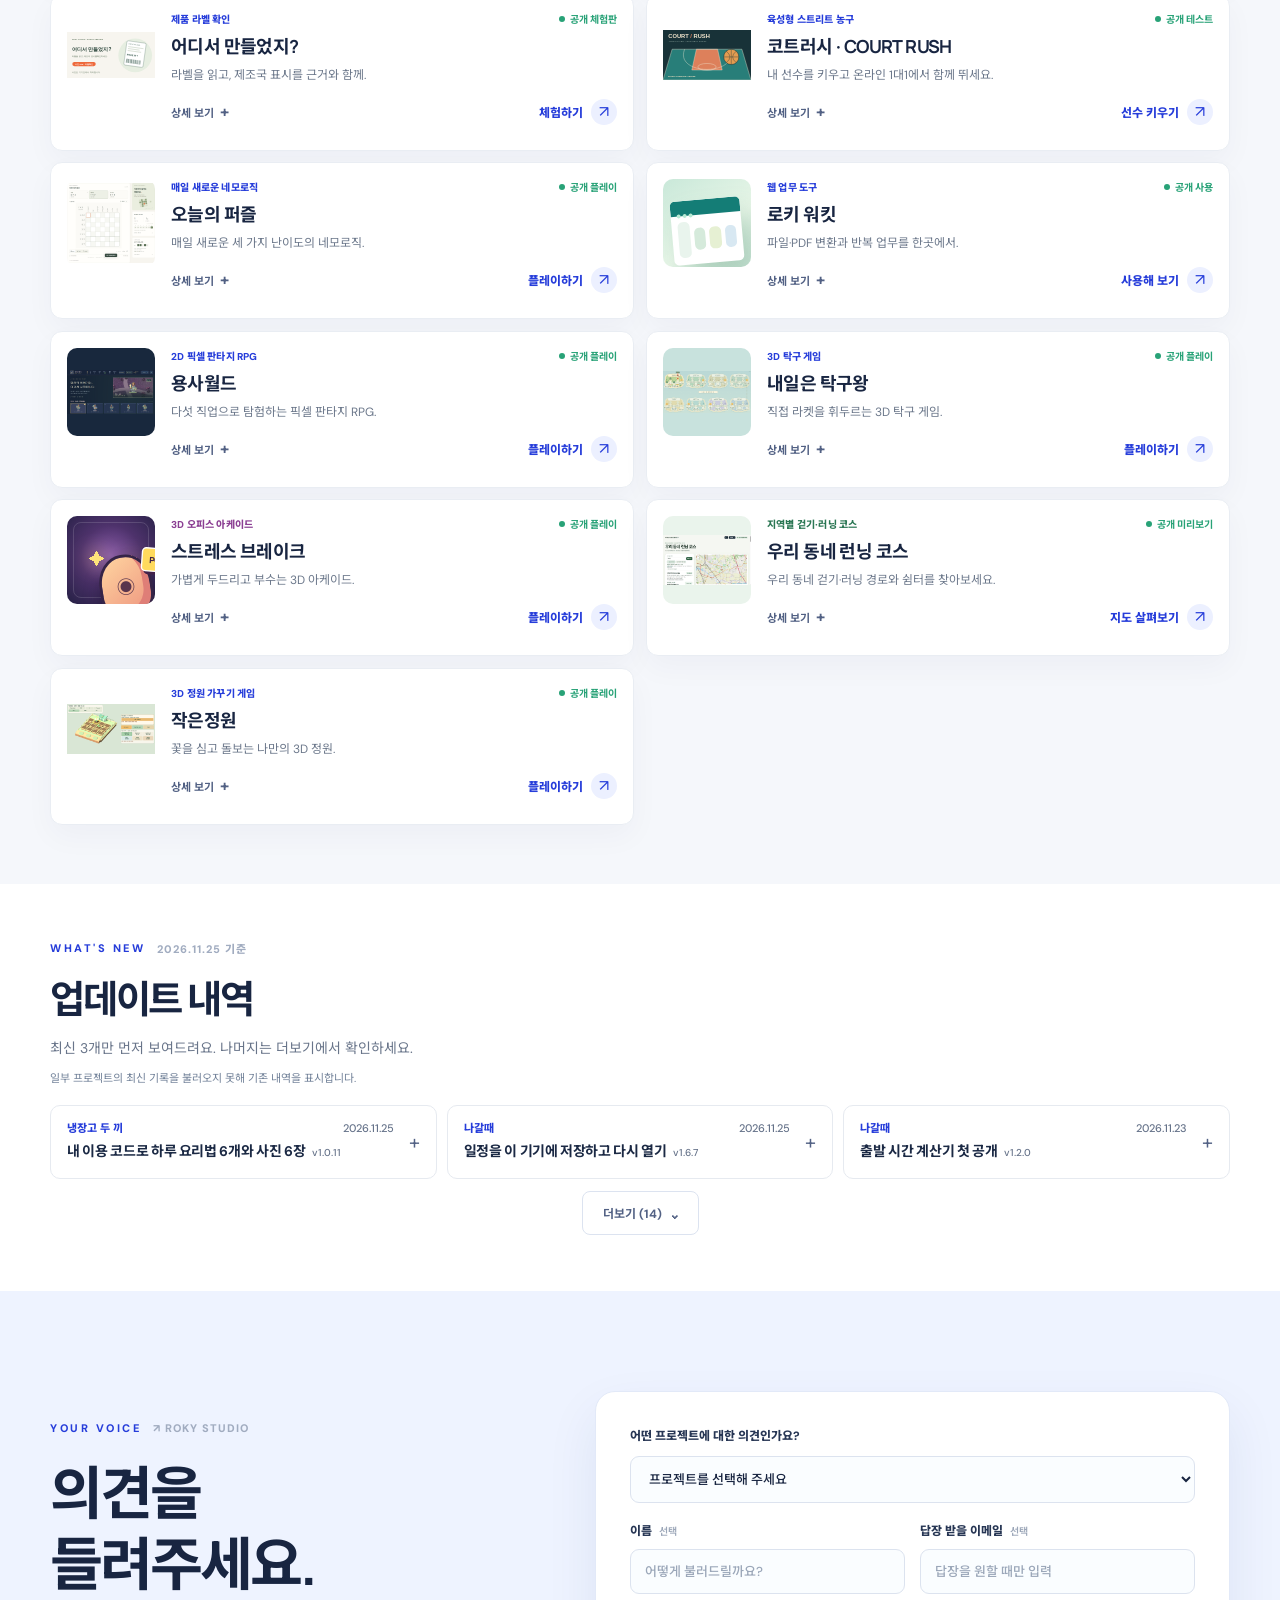
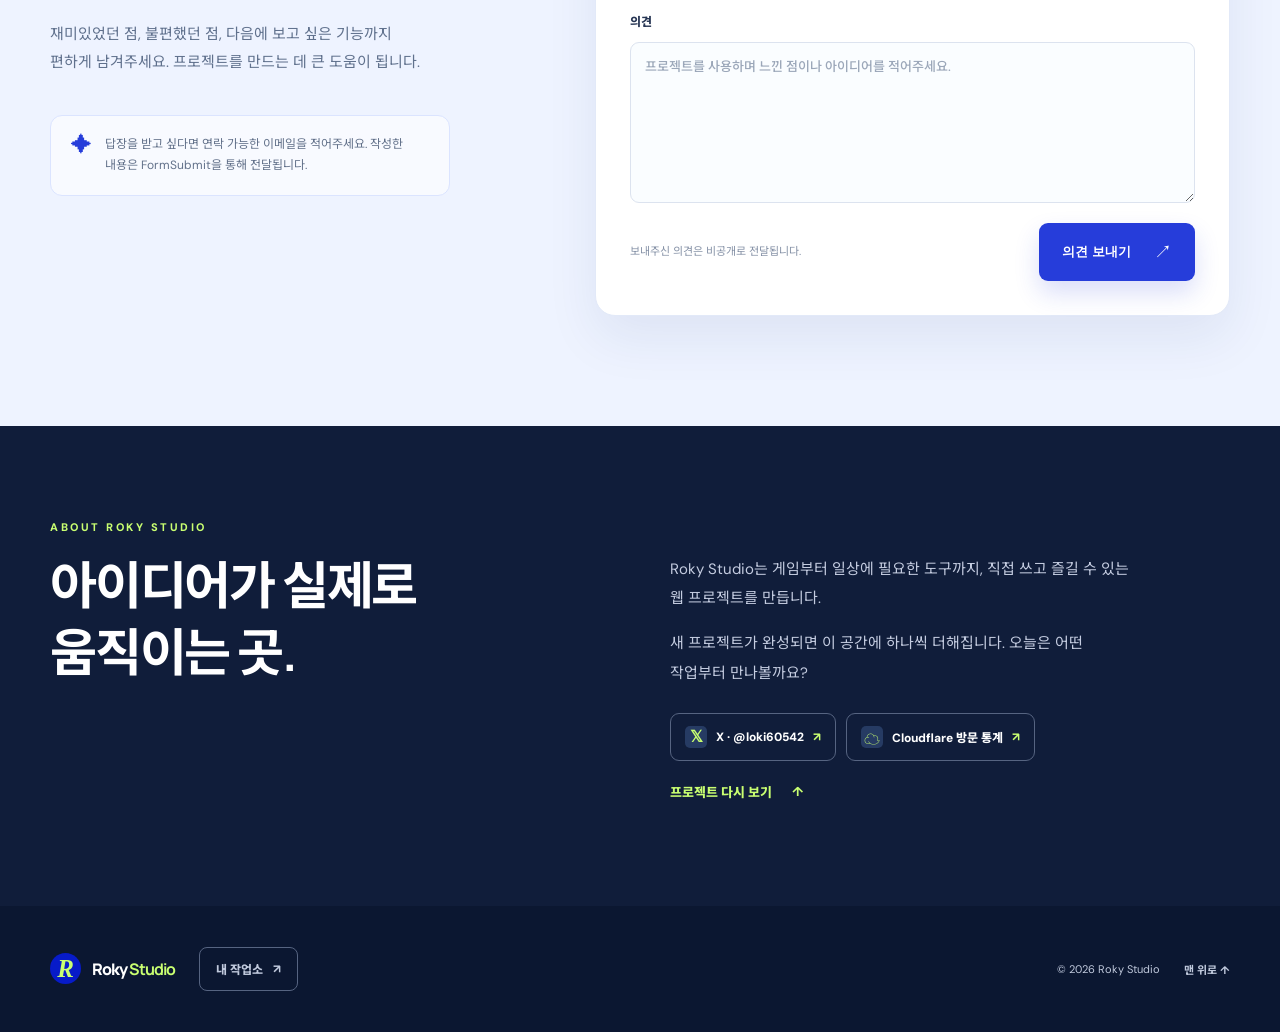
==== commit a739cc62: "Document device-local saved plans in Nagalttae 1.6.7" ====
--- a/index.html
+++ b/index.html
@@ -348,9 +348,9 @@
             </article>
             <article class="update-card update-card-nagalttae-install">
               <details class="update-details">
-                <summary><h3><span class="update-meta"><span class="update-project">나갈때</span><time datetime="2026-11-25">2026.11.25</time></span><span class="update-title">버스 도착 안내 개선 <span>v1.6.5</span></span></h3></summary>
-                <div class="update-body"><p>버스 도착 예측을 받지 못하면 같은 정류장을 카카오맵에서 열어 확인할 수 있어요. 중복 등록된 일부 정류장은 해당 지역의 정보로 조회해요.</p>
-                  <details class="update-history"><summary>지난 업데이트 내역</summary><ol><li><time datetime="2026-11-25">v1.6.4</time><span>내 주변 대중교통 도착 정보</span></li><li><time datetime="2026-11-25">v1.6.3</time><span>준비·출발 알림 예약 조회</span></li><li><time datetime="2026-11-25">v1.6.2</time><span>홈 화면 앱에서 바로 새로고침</span></li><li><time datetime="2026-11-25">v1.6.1</time><span>내 주변 정류장 자동 찾기</span></li><li><time datetime="2026-11-24">v1.5.0</time><span>준비·출발 푸시 알림 예약</span></li><li><time datetime="2026-11-24">v1.4.4</time><span>웹에서 준비·출발 알람 시각 확인</span></li></ol></details>
+                <summary><h3><span class="update-meta"><span class="update-project">나갈때</span><time datetime="2026-11-25">2026.11.25</time></span><span class="update-title">일정을 이 기기에 저장하고 다시 열기 <span>v1.6.7</span></span></h3></summary>
+                <div class="update-body"><p>일정 설정에서 지금 입력한 약속을 이 기기에 저장할 수 있어요. 저장한 일정 목록에서 다시 열고 편집하거나 삭제할 수 있습니다.</p>
+                  <details class="update-history"><summary>지난 업데이트 내역</summary><ol><li><time datetime="2026-11-25">v1.6.2</time><span>홈 화면 앱에서 바로 새로고침</span></li><li><time datetime="2026-11-25">v1.6.4</time><span>내 주변 대중교통 도착 정보</span></li><li><time datetime="2026-11-25">v1.6.3</time><span>준비·출발 알림 예약 조회</span></li><li><time datetime="2026-11-25">v1.6.2</time><span>홈 화면 앱에서 바로 새로고침</span></li><li><time datetime="2026-11-25">v1.6.1</time><span>내 주변 정류장 자동 찾기</span></li><li><time datetime="2026-11-24">v1.5.0</time><span>준비·출발 푸시 알림 예약</span></li><li><time datetime="2026-11-24">v1.4.4</time><span>웹에서 준비·출발 알람 시각 확인</span></li></ol></details>
                   <a href="https://mcroky.github.io/nagalttae/" target="_blank" rel="noopener noreferrer">나갈때 열기 <span aria-hidden="true">↗</span></a>
                 </div>
               </details>
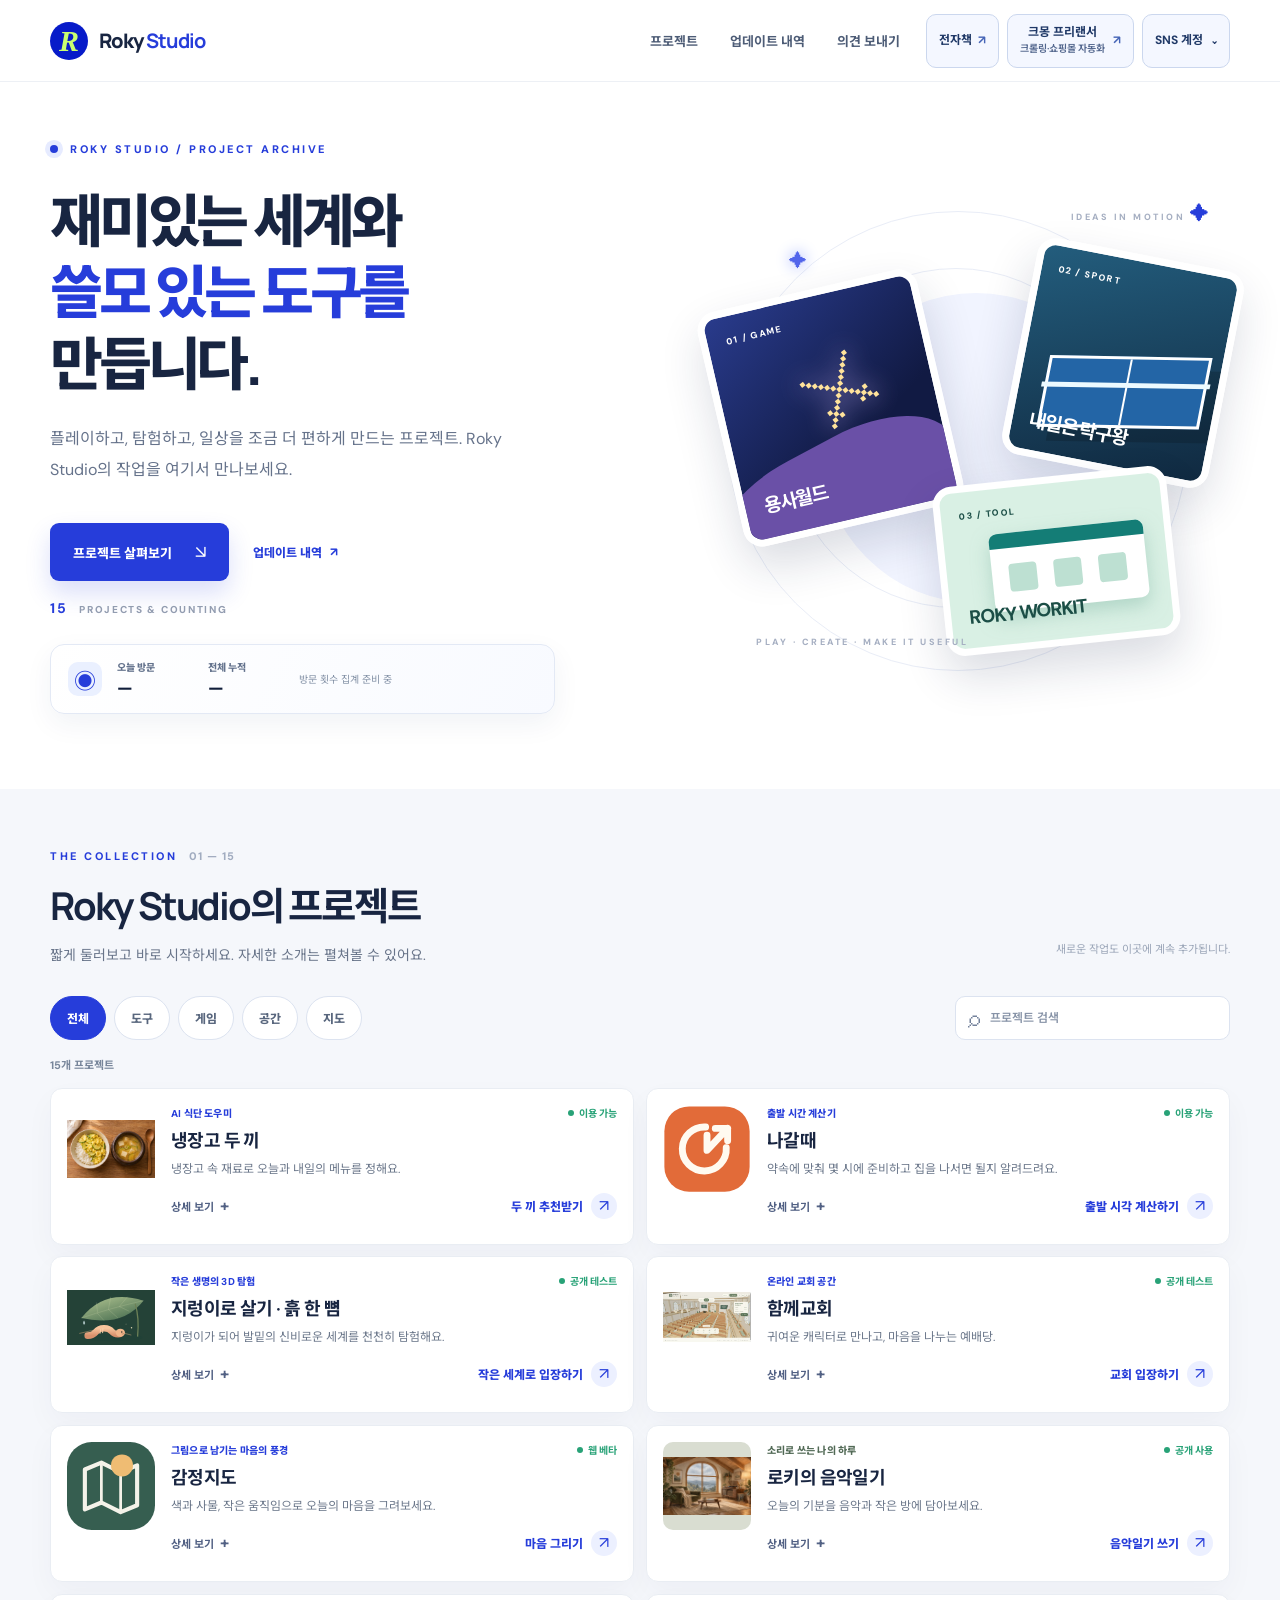
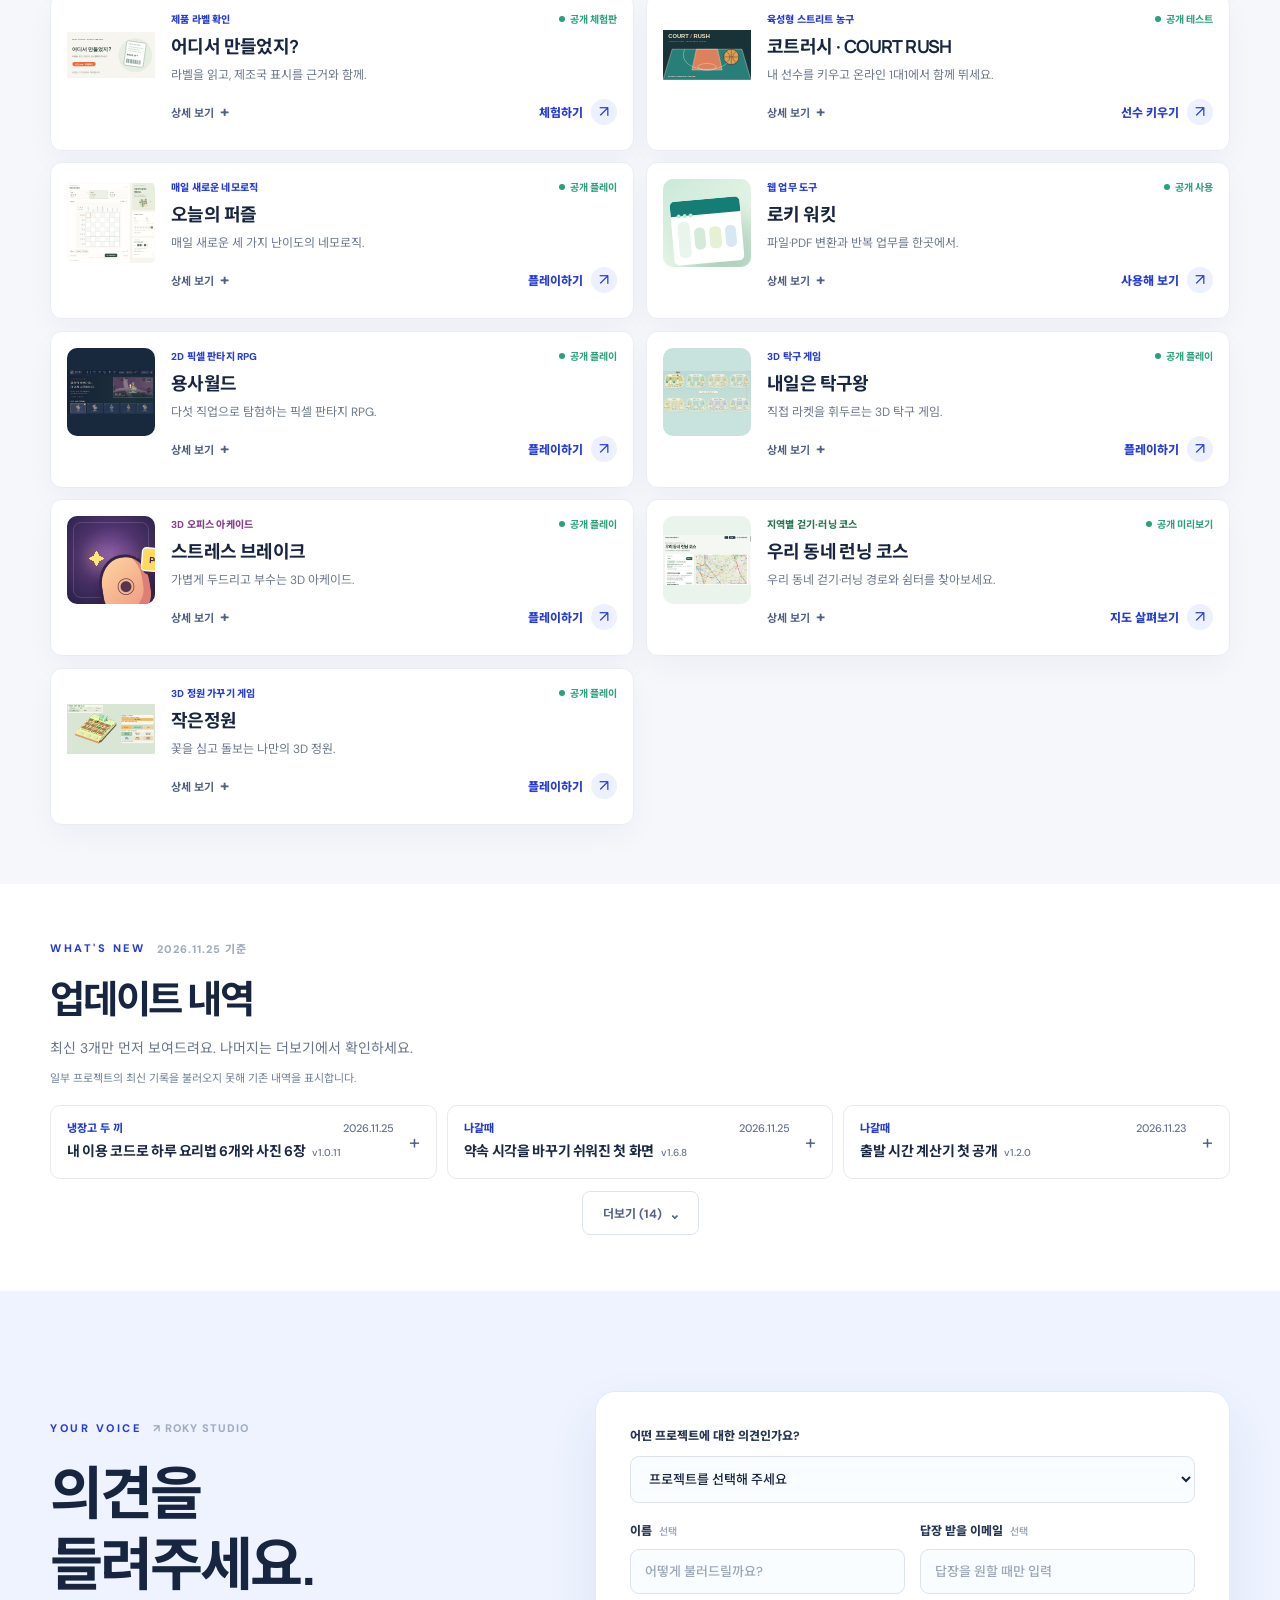
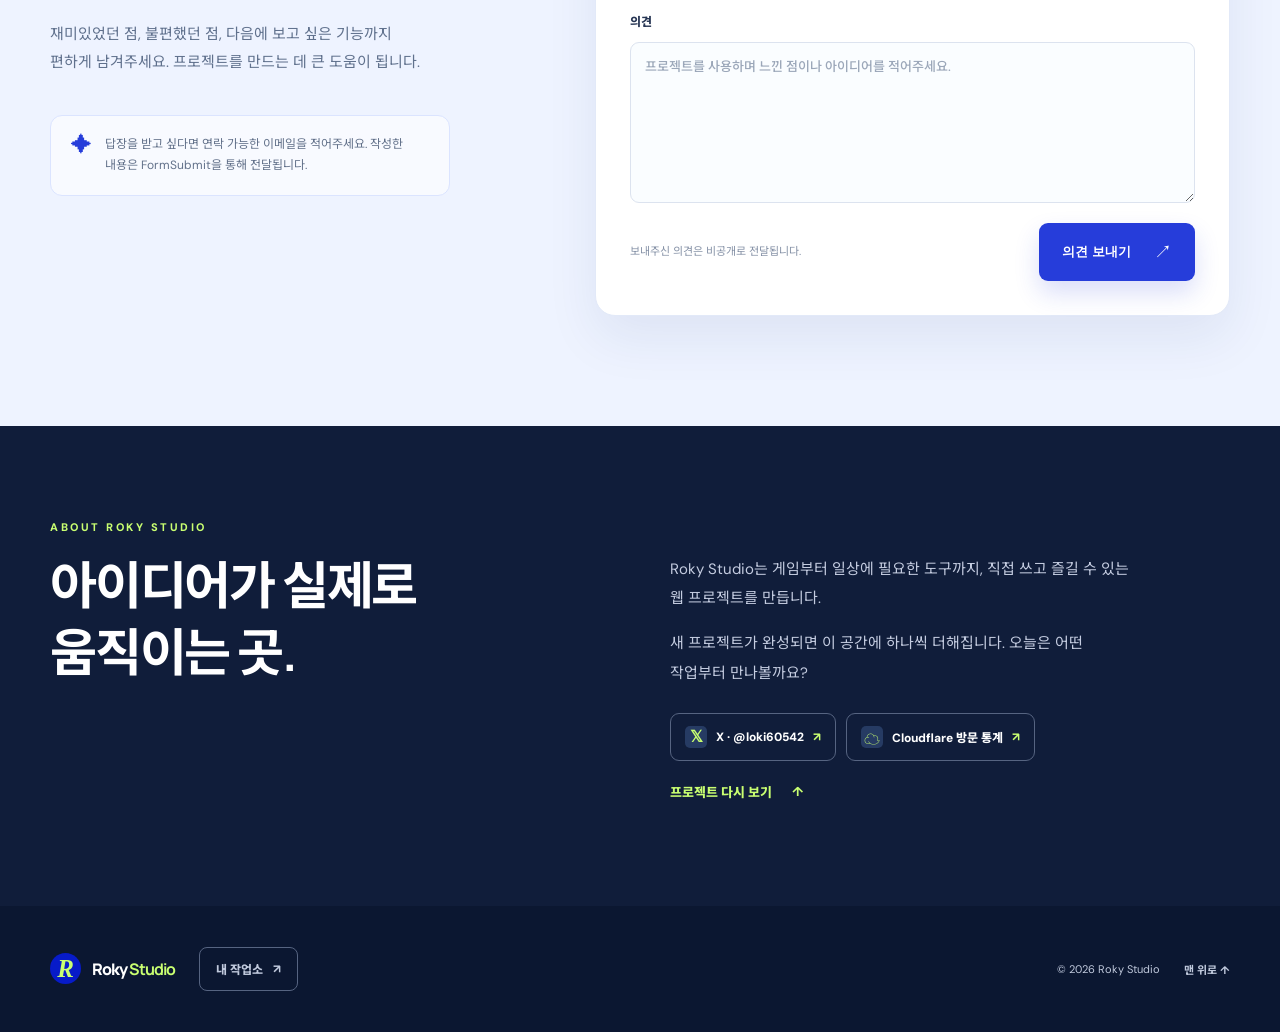
==== commit aa7153b7: "Announce the simpler Nagalttae first screen in v1.6.8" ====
--- a/index.html
+++ b/index.html
@@ -348,9 +348,9 @@
             </article>
             <article class="update-card update-card-nagalttae-install">
               <details class="update-details">
-                <summary><h3><span class="update-meta"><span class="update-project">나갈때</span><time datetime="2026-11-25">2026.11.25</time></span><span class="update-title">일정을 이 기기에 저장하고 다시 열기 <span>v1.6.7</span></span></h3></summary>
-                <div class="update-body"><p>일정 설정에서 지금 입력한 약속을 이 기기에 저장할 수 있어요. 저장한 일정 목록에서 다시 열고 편집하거나 삭제할 수 있습니다.</p>
-                  <details class="update-history"><summary>지난 업데이트 내역</summary><ol><li><time datetime="2026-11-25">v1.6.2</time><span>홈 화면 앱에서 바로 새로고침</span></li><li><time datetime="2026-11-25">v1.6.4</time><span>내 주변 대중교통 도착 정보</span></li><li><time datetime="2026-11-25">v1.6.3</time><span>준비·출발 알림 예약 조회</span></li><li><time datetime="2026-11-25">v1.6.2</time><span>홈 화면 앱에서 바로 새로고침</span></li><li><time datetime="2026-11-25">v1.6.1</time><span>내 주변 정류장 자동 찾기</span></li><li><time datetime="2026-11-24">v1.5.0</time><span>준비·출발 푸시 알림 예약</span></li><li><time datetime="2026-11-24">v1.4.4</time><span>웹에서 준비·출발 알람 시각 확인</span></li></ol></details>
+                <summary><h3><span class="update-meta"><span class="update-project">나갈때</span><time datetime="2026-11-25">2026.11.25</time></span><span class="update-title">약속 시각을 바꾸기 쉬워진 첫 화면 <span>v1.6.8</span></span></h3></summary>
+                <div class="update-body"><p>약속 시간 행을 눌러 시각을 바꾸고, 같은 화면에서 출발 시각을 확인할 수 있어요. 상세 일정과 주변 교통은 필요할 때 펼쳐서 이용하세요.</p>
+                  <details class="update-history"><summary>지난 업데이트 내역</summary><ol><li><time datetime="2026-11-25">v1.6.7</time><span>일정 저장·편집·삭제</span></li><li><time datetime="2026-11-25">v1.6.2</time><span>홈 화면 앱에서 바로 새로고침</span></li><li><time datetime="2026-11-25">v1.6.4</time><span>내 주변 대중교통 도착 정보</span></li><li><time datetime="2026-11-25">v1.6.3</time><span>준비·출발 알림 예약 조회</span></li><li><time datetime="2026-11-25">v1.6.2</time><span>홈 화면 앱에서 바로 새로고침</span></li><li><time datetime="2026-11-25">v1.6.1</time><span>내 주변 정류장 자동 찾기</span></li><li><time datetime="2026-11-24">v1.5.0</time><span>준비·출발 푸시 알림 예약</span></li><li><time datetime="2026-11-24">v1.4.4</time><span>웹에서 준비·출발 알람 시각 확인</span></li></ol></details>
                   <a href="https://mcroky.github.io/nagalttae/" target="_blank" rel="noopener noreferrer">나갈때 열기 <span aria-hidden="true">↗</span></a>
                 </div>
               </details>
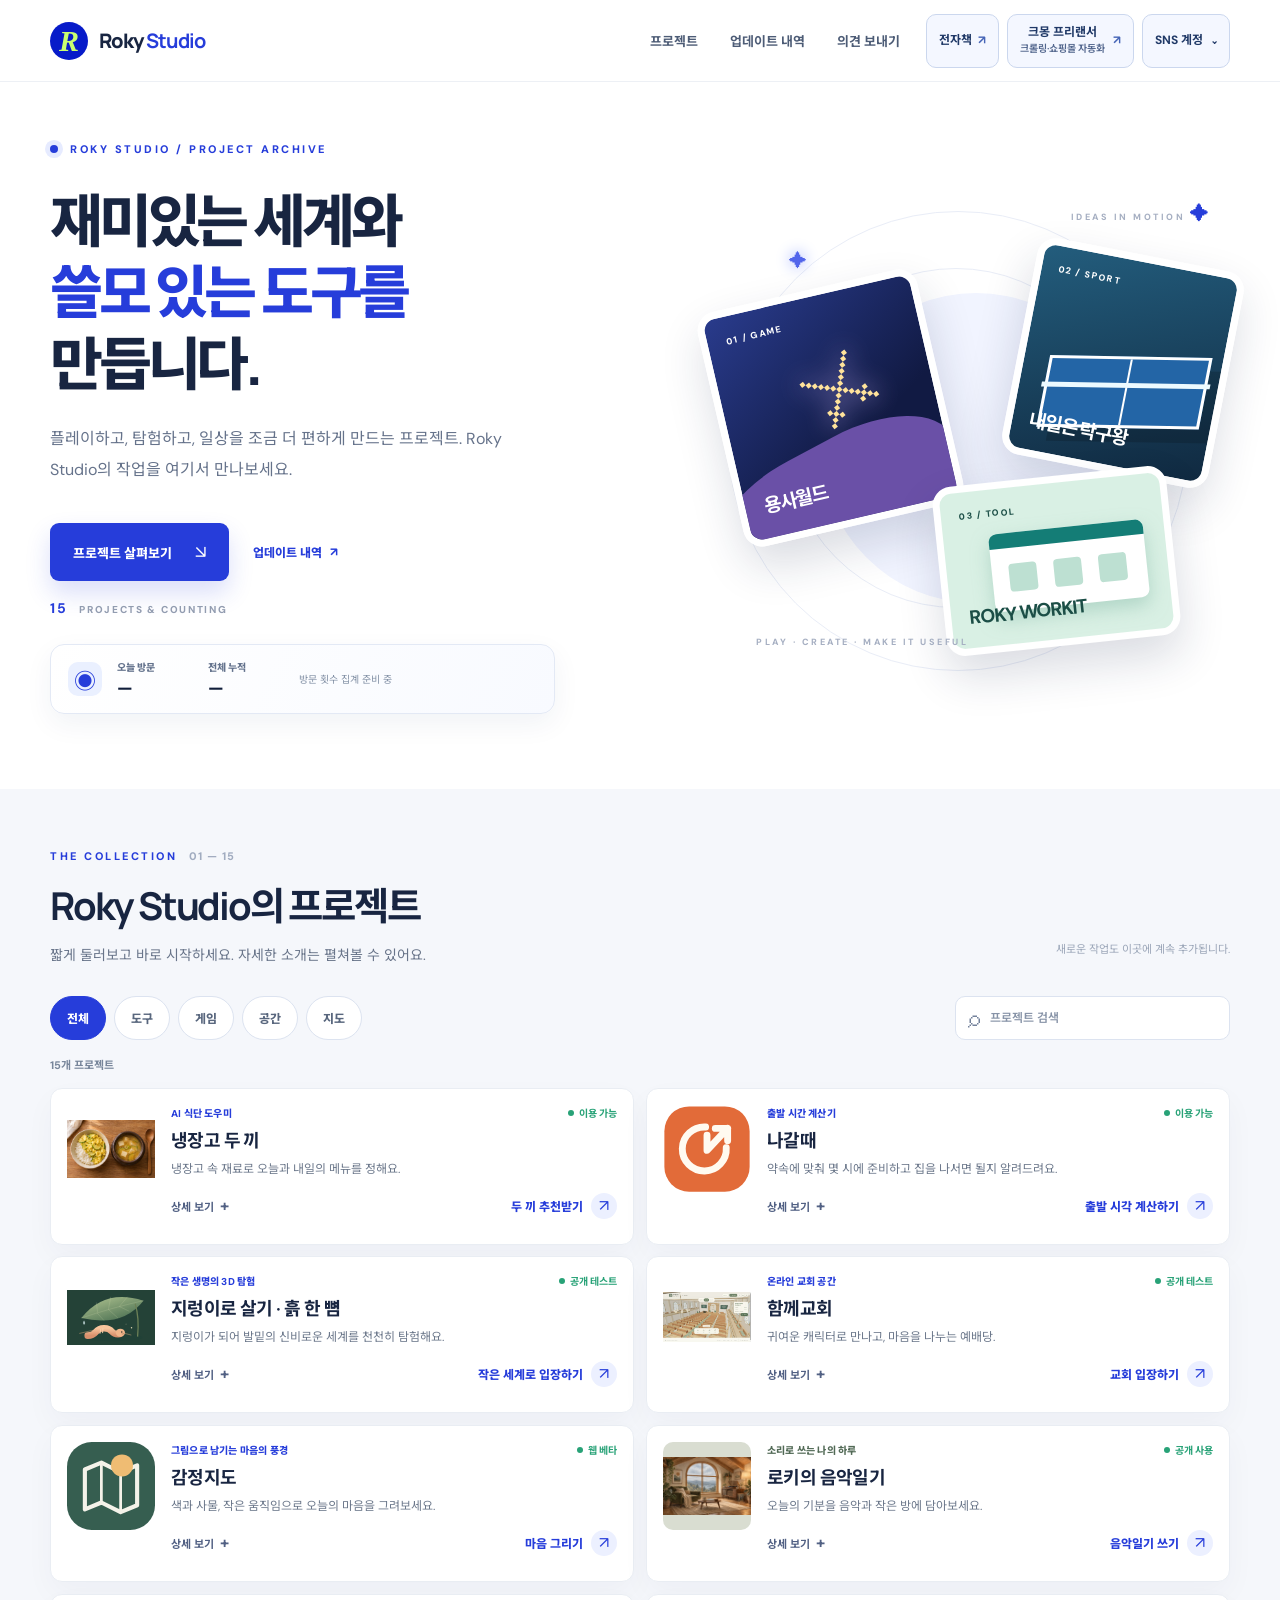
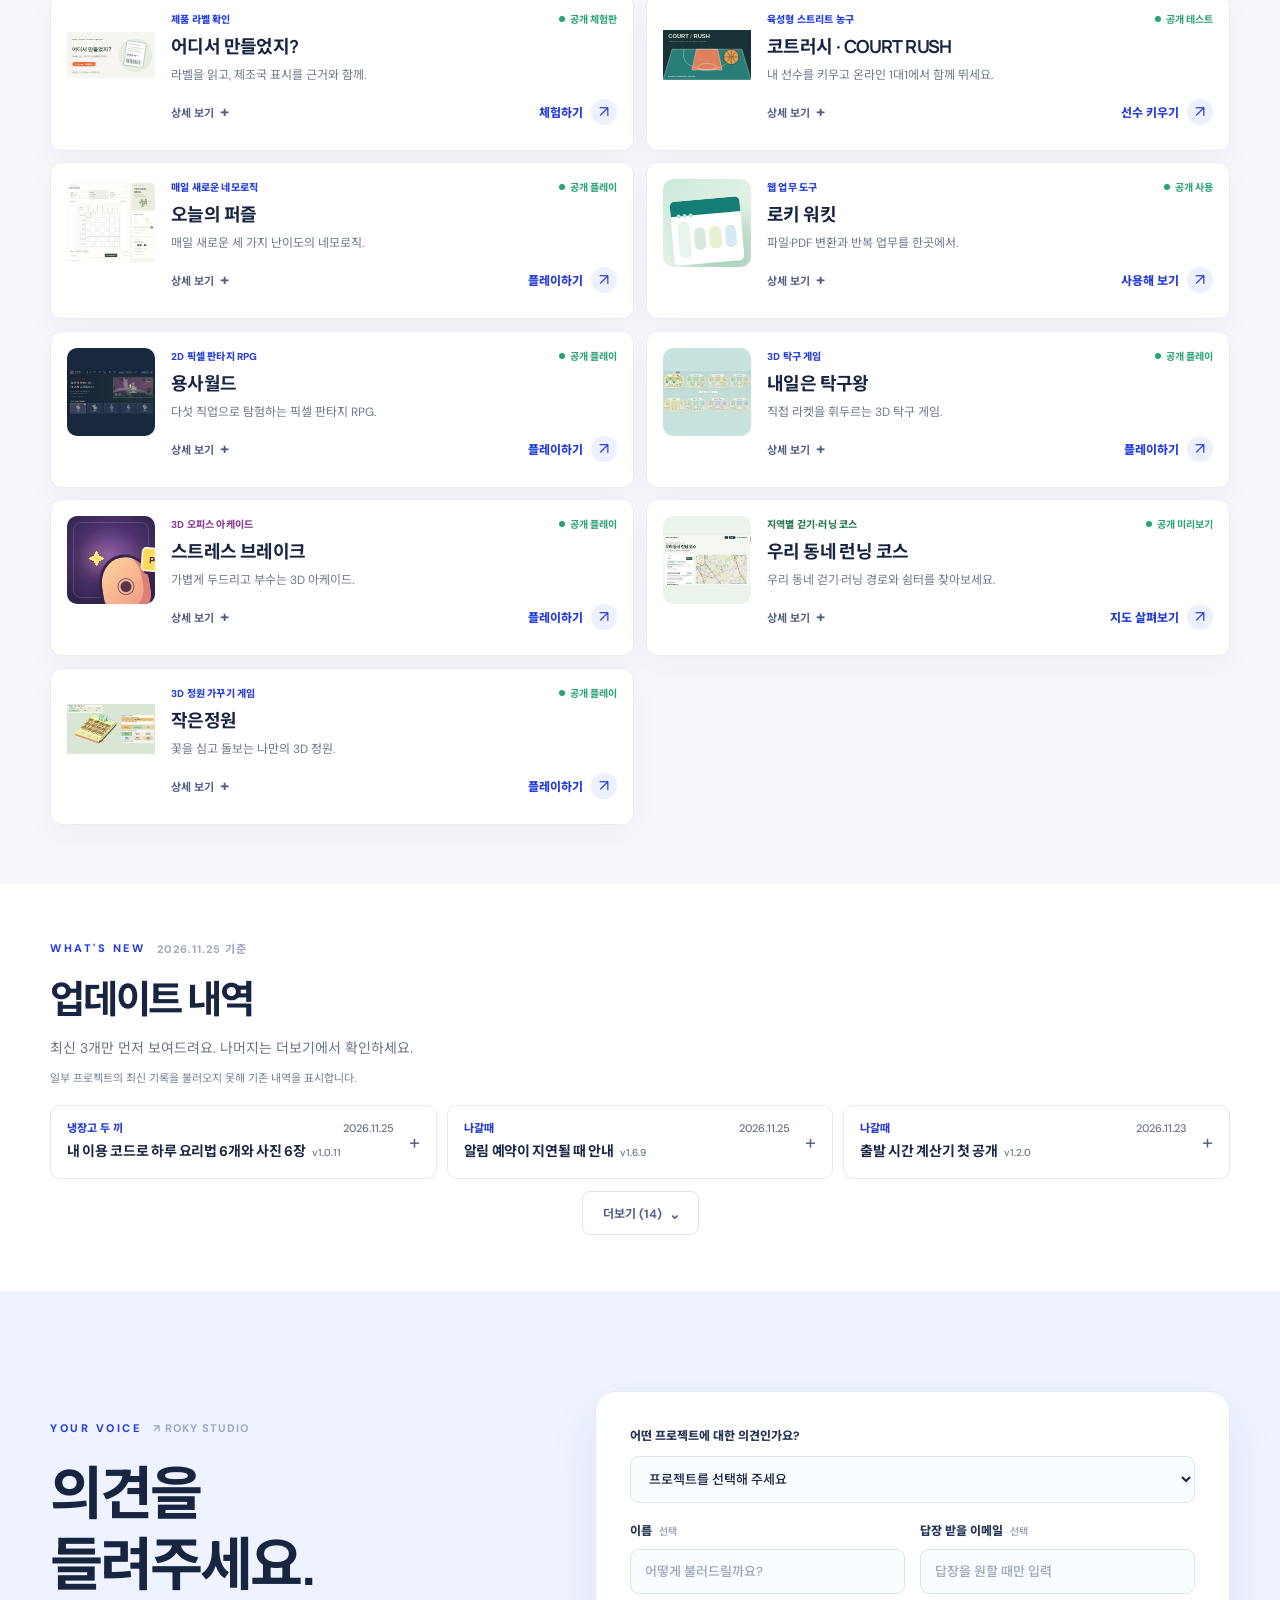
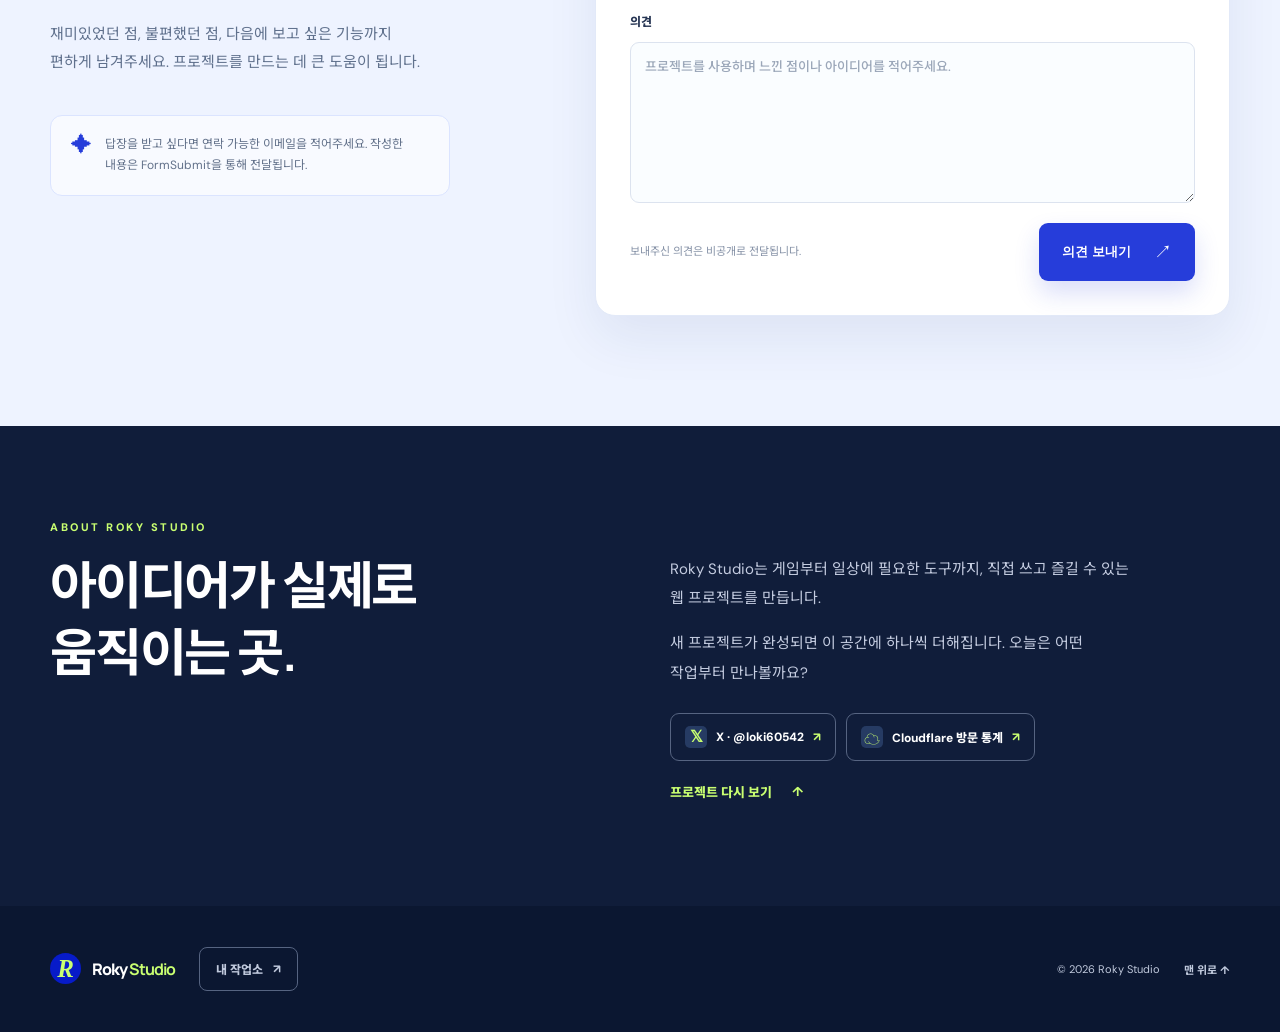
==== commit f5ebba1c: "Announce Nagalttae reminder timeout guidance" ====
--- a/index.html
+++ b/index.html
@@ -348,9 +348,9 @@
             </article>
             <article class="update-card update-card-nagalttae-install">
               <details class="update-details">
-                <summary><h3><span class="update-meta"><span class="update-project">나갈때</span><time datetime="2026-11-25">2026.11.25</time></span><span class="update-title">약속 시각을 바꾸기 쉬워진 첫 화면 <span>v1.6.8</span></span></h3></summary>
-                <div class="update-body"><p>약속 시간 행을 눌러 시각을 바꾸고, 같은 화면에서 출발 시각을 확인할 수 있어요. 상세 일정과 주변 교통은 필요할 때 펼쳐서 이용하세요.</p>
-                  <details class="update-history"><summary>지난 업데이트 내역</summary><ol><li><time datetime="2026-11-25">v1.6.7</time><span>일정 저장·편집·삭제</span></li><li><time datetime="2026-11-25">v1.6.2</time><span>홈 화면 앱에서 바로 새로고침</span></li><li><time datetime="2026-11-25">v1.6.4</time><span>내 주변 대중교통 도착 정보</span></li><li><time datetime="2026-11-25">v1.6.3</time><span>준비·출발 알림 예약 조회</span></li><li><time datetime="2026-11-25">v1.6.2</time><span>홈 화면 앱에서 바로 새로고침</span></li><li><time datetime="2026-11-25">v1.6.1</time><span>내 주변 정류장 자동 찾기</span></li><li><time datetime="2026-11-24">v1.5.0</time><span>준비·출발 푸시 알림 예약</span></li><li><time datetime="2026-11-24">v1.4.4</time><span>웹에서 준비·출발 알람 시각 확인</span></li></ol></details>
+                <summary><h3><span class="update-meta"><span class="update-project">나갈때</span><time datetime="2026-11-25">2026.11.25</time></span><span class="update-title">알림 예약이 지연될 때 안내 <span>v1.6.9</span></span></h3></summary>
+                <div class="update-body"><p>휴대폰 알림 예약이 지연되면 어느 단계에서 응답이 없었는지 알려드려요. 서버에서 결과를 확인하지 못한 경우 예약 조회로 확인할 수 있어요.</p>
+                  <details class="update-history"><summary>지난 업데이트 내역</summary><ol><li><time datetime="2026-11-25">v1.6.8</time><span>약속 시각을 바꾸기 쉬워진 첫 화면</span></li><li><time datetime="2026-11-25">v1.6.7</time><span>일정 저장·편집·삭제</span></li><li><time datetime="2026-11-25">v1.6.2</time><span>홈 화면 앱에서 바로 새로고침</span></li><li><time datetime="2026-11-25">v1.6.4</time><span>내 주변 대중교통 도착 정보</span></li><li><time datetime="2026-11-25">v1.6.3</time><span>준비·출발 알림 예약 조회</span></li><li><time datetime="2026-11-25">v1.6.2</time><span>홈 화면 앱에서 바로 새로고침</span></li><li><time datetime="2026-11-25">v1.6.1</time><span>내 주변 정류장 자동 찾기</span></li><li><time datetime="2026-11-24">v1.5.0</time><span>준비·출발 푸시 알림 예약</span></li><li><time datetime="2026-11-24">v1.4.4</time><span>웹에서 준비·출발 알람 시각 확인</span></li></ol></details>
                   <a href="https://mcroky.github.io/nagalttae/" target="_blank" rel="noopener noreferrer">나갈때 열기 <span aria-hidden="true">↗</span></a>
                 </div>
               </details>
